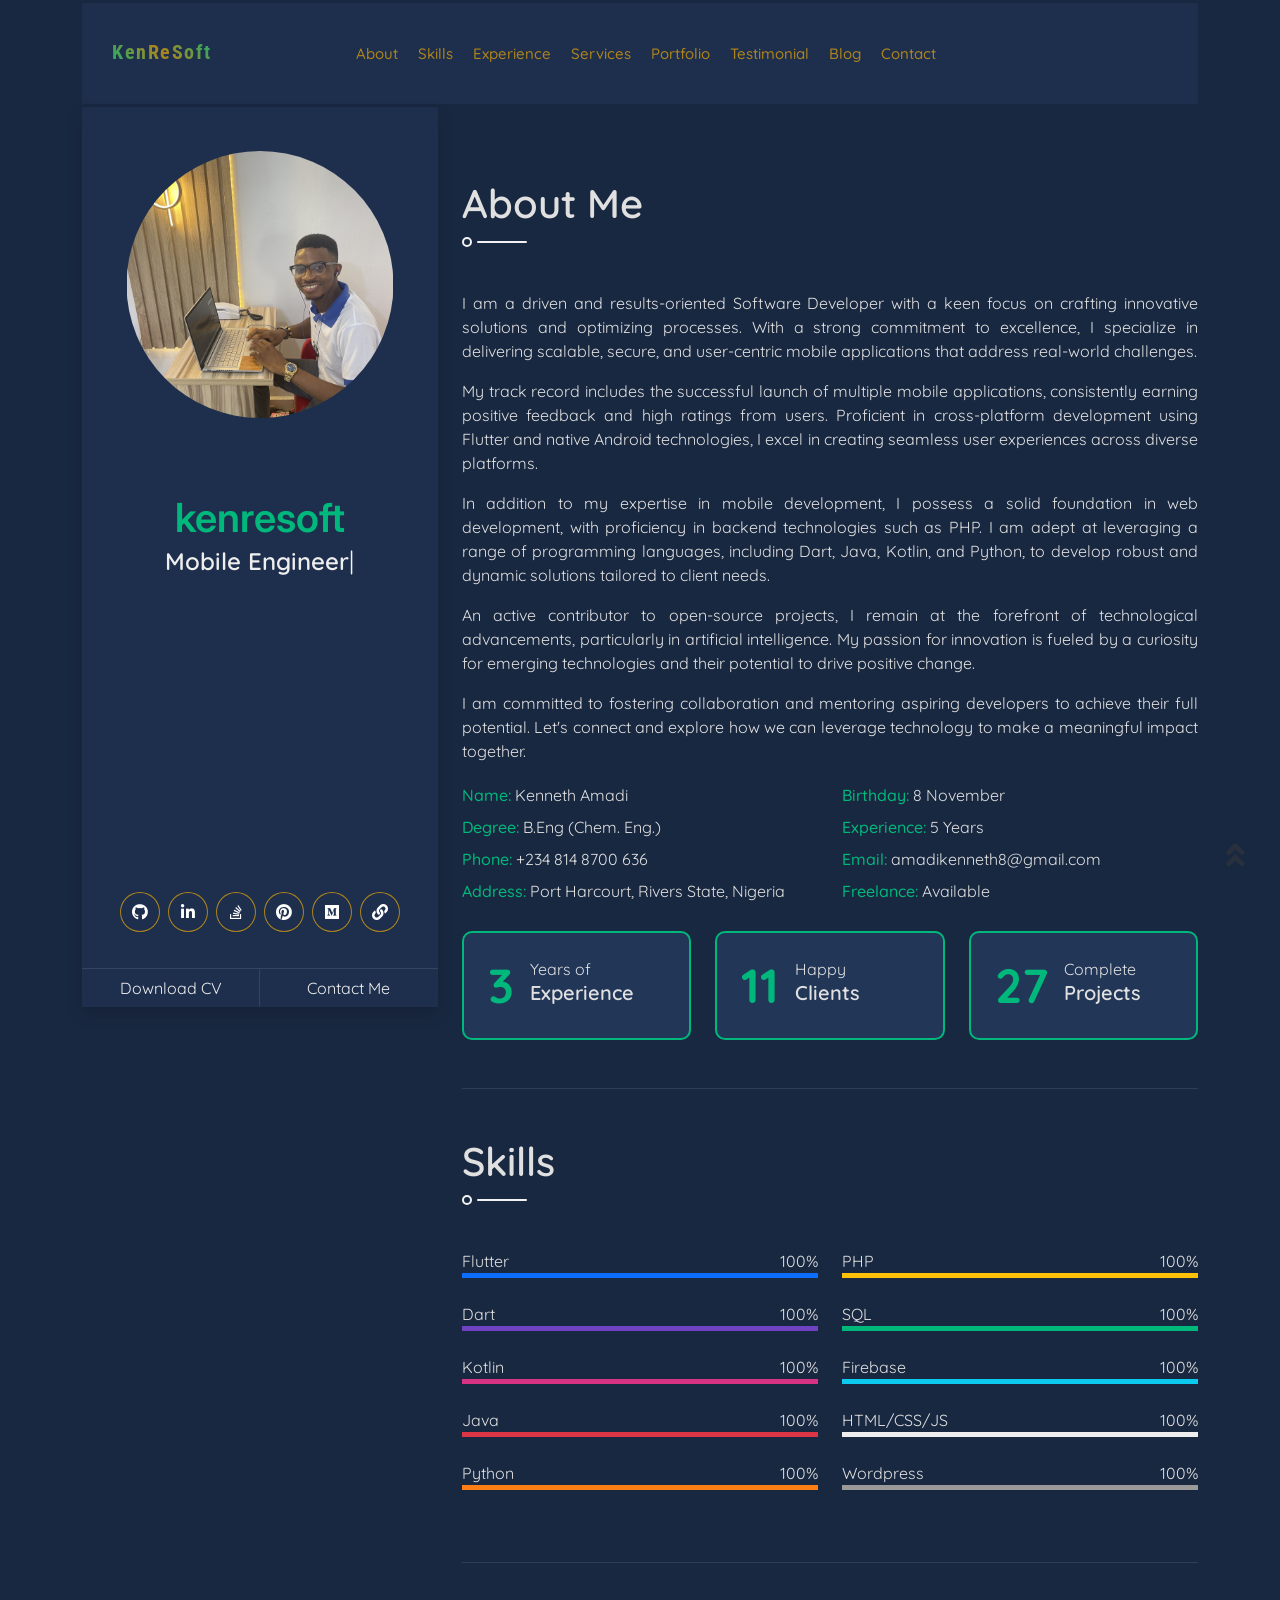
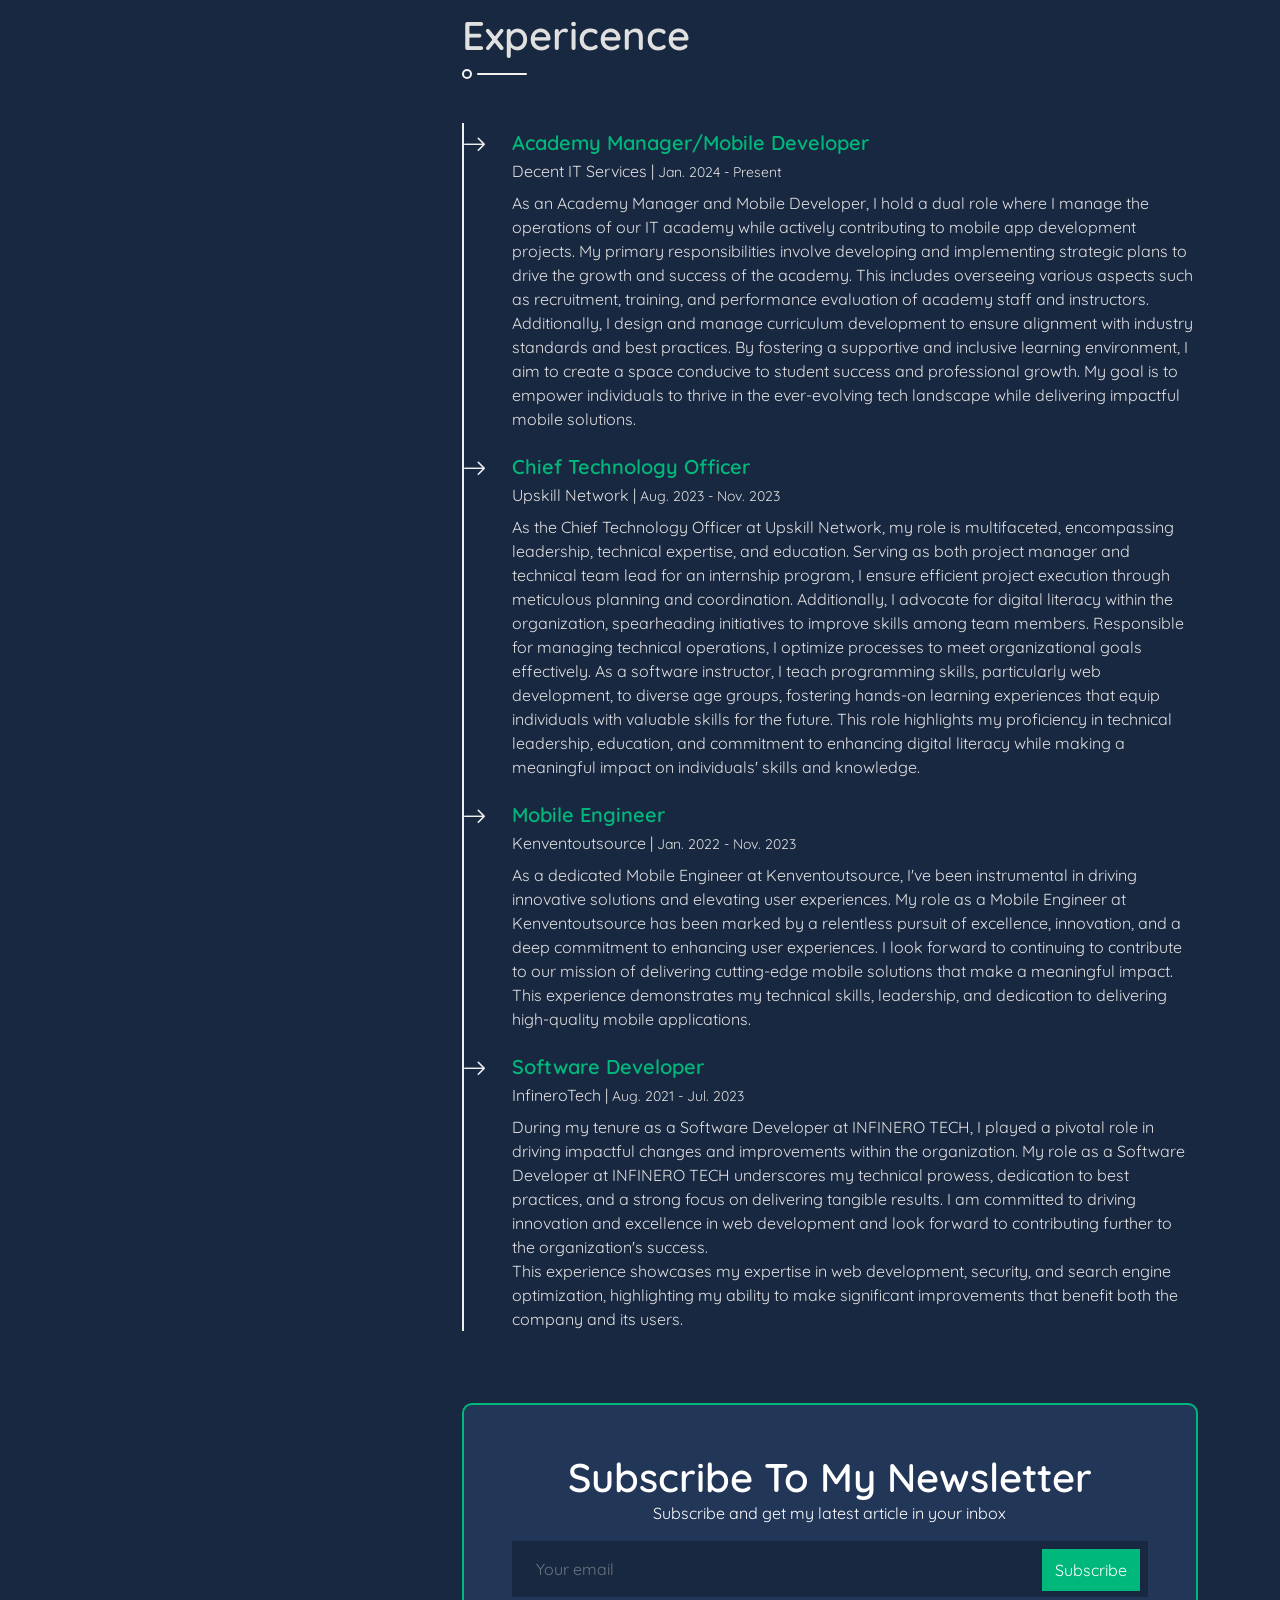
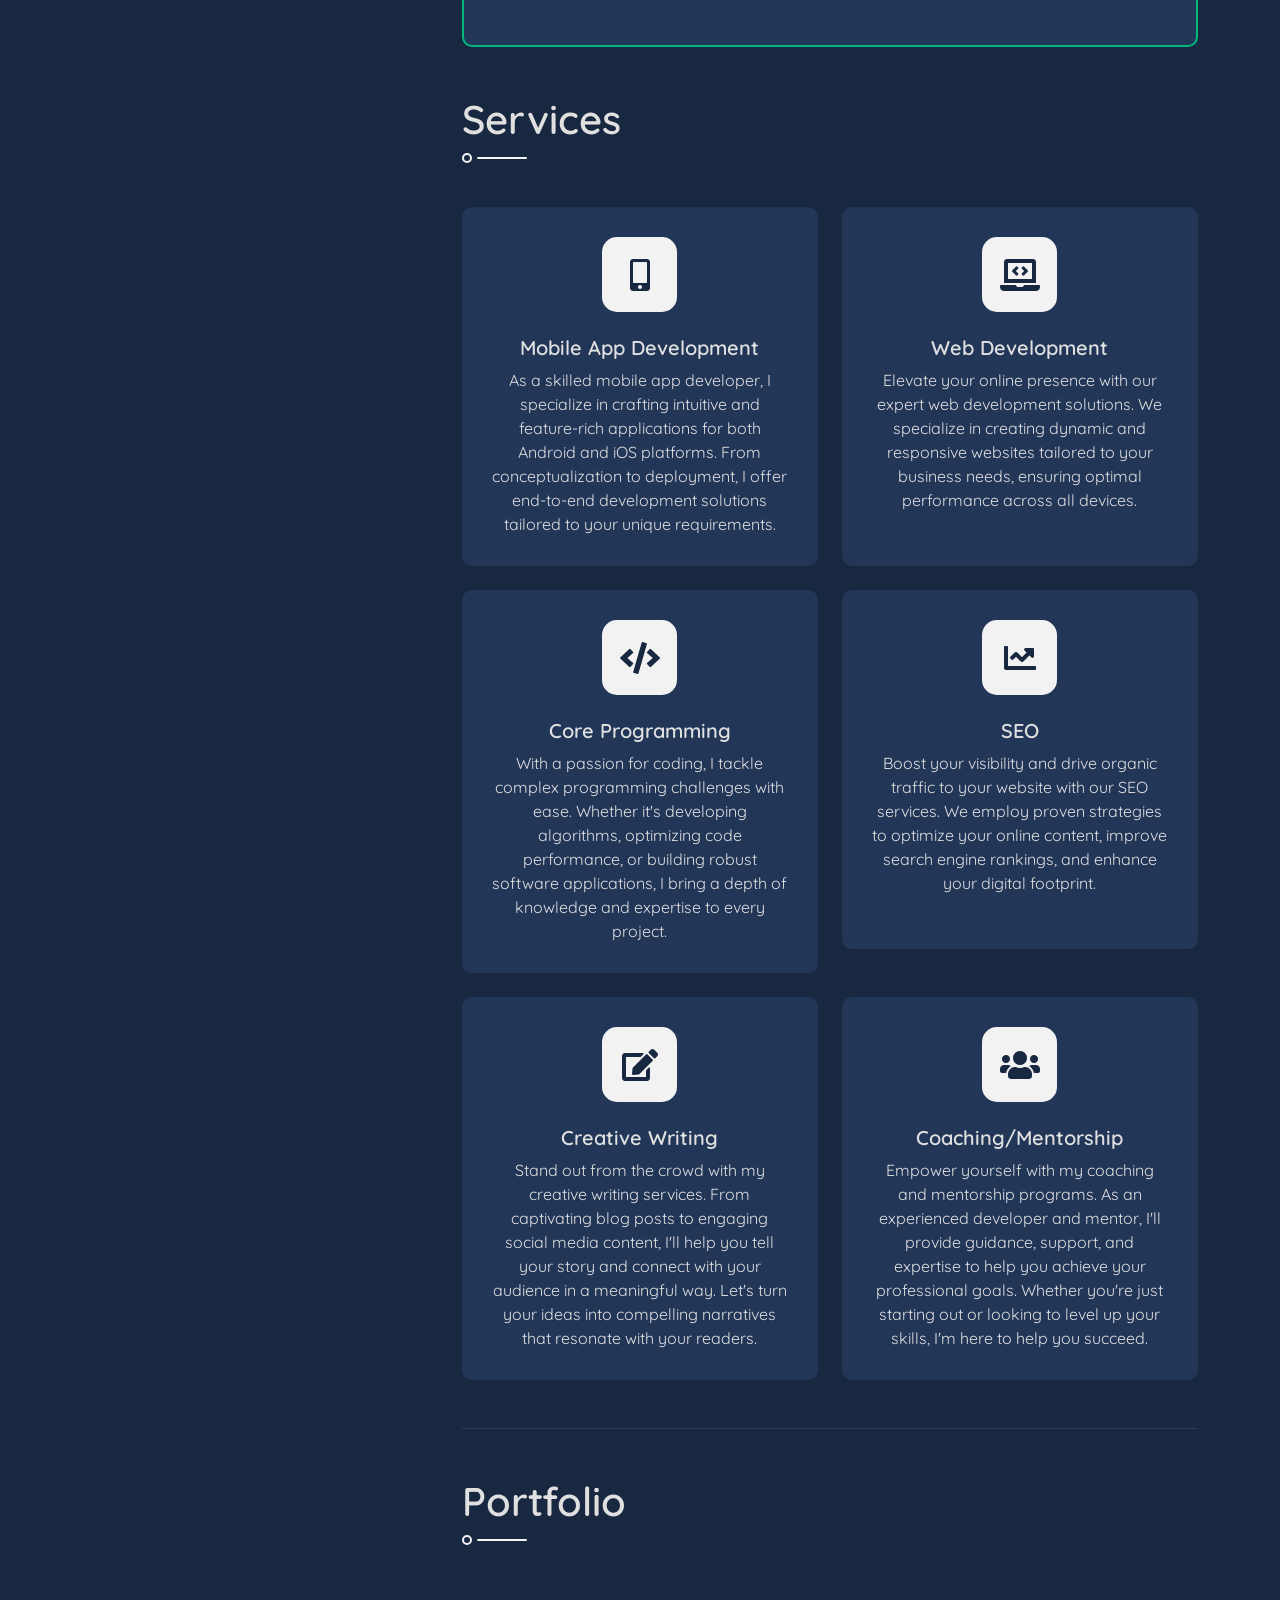
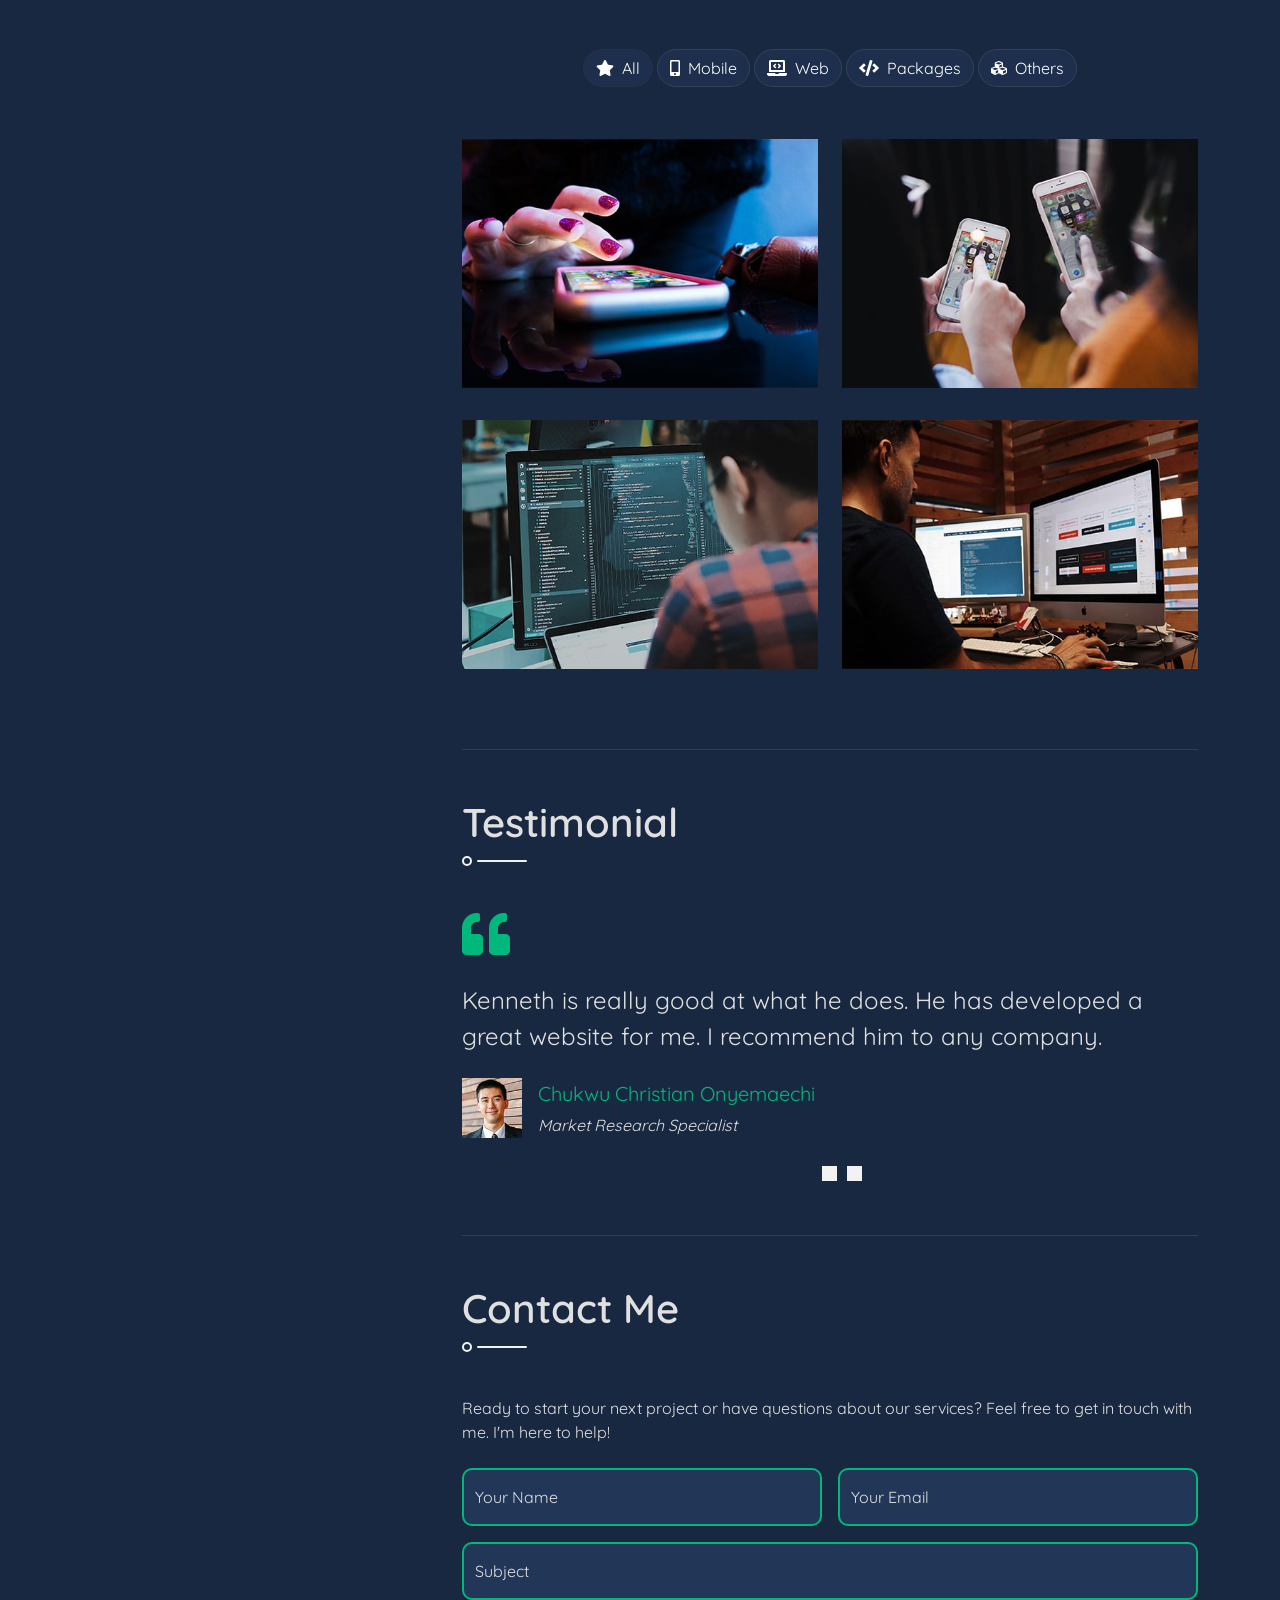
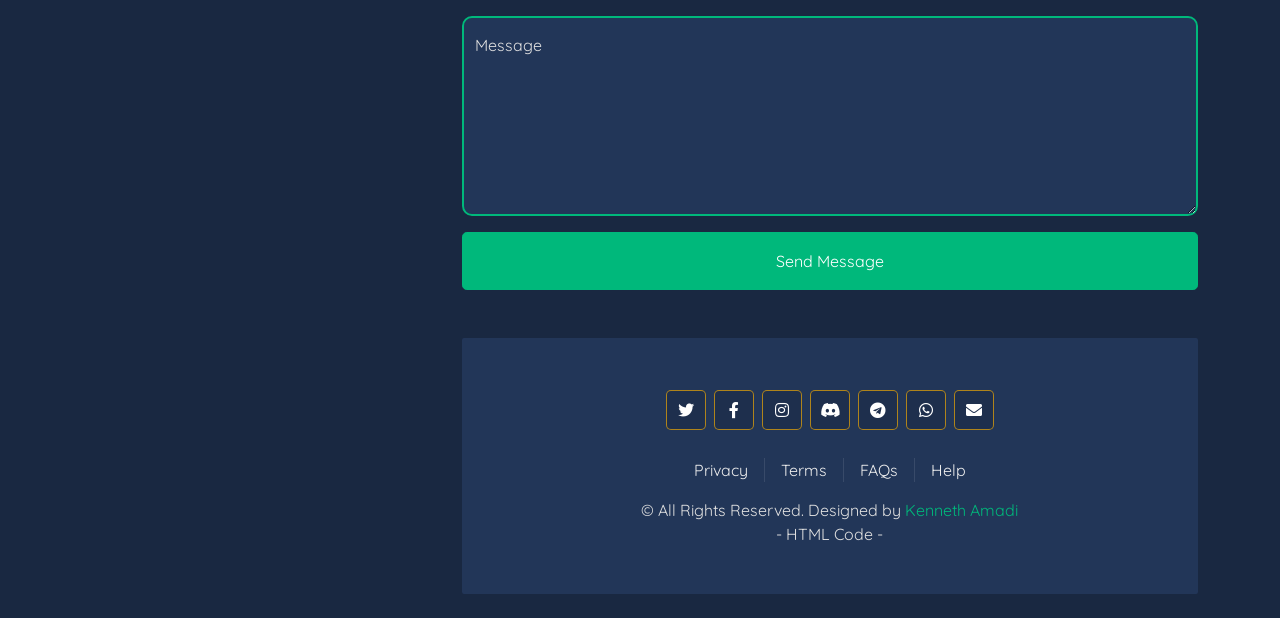
==== index.html @ 163d8c82 "Fixed broken social links. Modified brand design. Modified GTestimonials." ====
<!DOCTYPE html>
<html lang="en">

<head>
    <meta charset="utf-8">
    <title>Kenresoft's Portfolio: Building Digital Solutions with Passion</title>
    <meta content="width=device-width, initial-scale=1.0" name="viewport">
    <meta name="keywords" content="Software Development, Mobile App Development, Web Development, 
        Flutter, Android, iOS, User Experience (UX), User Interface (UI), Responsive Design, 
        Code Quality, Innovation, Passionate Developer, Kenresoft, Digital Solutions, Technology">

    <meta content="Explore Kenresoft's digital realm, where passion meets innovation. 
        As a skilled software developer specializing in mobile and web development, 
        Kenresoft is dedicated to elevating user experiences through meticulously crafted code. 
        Discover a portfolio showcasing impactful projects, built with a focus on quality, creativity, 
        and user-centric design. Join the Kenresoft community and embark on a journey of digital transformation."
        name="description">

    <!-- Favicon -->
    <link href="img/favicon.ico" rel="icon">

    <!-- Google Web Fonts -->
    <link rel="preconnect" href="https://fonts.googleapis.com">
    <link rel="preconnect" href="https://fonts.gstatic.com" crossorigin>
    <link href="https://fonts.googleapis.com/css2?family=Lato:wght@400;700&display=swap" rel="stylesheet">
    <link href="https://fonts.googleapis.com/css2?family=Roboto+Condensed&display=swap" rel="stylesheet">
    <link href="https://fonts.googleapis.com/css2?family=Poppins&display=swap" rel="stylesheet">
    <link href="https://fonts.googleapis.com/css2?family=Quicksand&display=swap" rel="stylesheet">
    <link href="https://fonts.googleapis.com/css2?family=Inter&display=swap" rel="stylesheet">

    <!-- Icon Font Stylesheet -->
    <link href="https://cdnjs.cloudflare.com/ajax/libs/font-awesome/5.10.0/css/all.min.css" rel="stylesheet">
    <link href="https://cdn.jsdelivr.net/npm/bootstrap-icons@1.4.1/font/bootstrap-icons.css" rel="stylesheet">

    <!-- Libraries Stylesheet -->
    <link href="lib/owlcarousel/assets/owl.carousel.min.css" rel="stylesheet">
    <link href="lib/lightbox/css/lightbox.min.css" rel="stylesheet">
    <link href="lib/animate/animate.min.css" rel="stylesheet">

    <!-- Customized Bootstrap Stylesheet -->
    <link href="css/bootstrap.min.css" rel="stylesheet">

    <!-- Template Stylesheet -->
    <link href="css/style.css" rel="stylesheet">
</head>

<body data-spy="scroll" data-target=".navbar" data-offset="51">


    <!-- Spinner Start -->
    <div id="spinner"
        class="show bg-white position-fixed translate-middle w-100 vh-100 top-50 start-50 d-flex align-items-center justify-content-center">
        <div class="spinner-border text-primary" style="width: 3rem; height: 3rem;" role="status">
            <span class="sr-only">Loading...</span>
        </div>
    </div>
    <!-- Spinner End -->

    <div class="container">
        <div class="row g-4">
            <div>
                <!-- Nav Bar Start -->
                <div class="navbar navbar-expand-lg bg-light navbar-dark overflow-hidden">
                    <div class="container-fluid" style="display: flex;">
                        <div>
                            <a href="index.html" class="navbar-brand brand gradient-text">KenReSoft</a>
                        </div>
                        <button type="button" class="navbar-toggler" data-toggle="collapse"
                            data-target="#navbarCollapse">
                            <span class="navbar-toggler-icon"></span>
                        </button>

                        <div class="collapse navbar-collapse justify-content-between" id="navbarCollapse">
                            <div class="navbar-nav ml-auto">
                                <!-- <a href="#home" class="nav-item nav-link active">Home</a> -->
                                <a href="#about" class="nav-item nav-link">About</a>
                                <a href="#skills" class="nav-item nav-link">Skills</a>
                                <a href="#experience" class="nav-item nav-link">Experience</a>
                                <a href="#services" class="nav-item nav-link">Services</a>
                                <a href="#portfolio" class="nav-item nav-link">Portfolio</a>
                                <a href="#testimonial" class="nav-item nav-link">Testimonial</a>
                                <a href="#blog" class="nav-item nav-link">Blog</a>
                                <a href="#contact" class="nav-item nav-link">Contact</a>
                            </div>
                        </div>
                    </div>
                </div>
                <!-- Nav Bar End -->
            </div>

            <div class="col-lg-4 sticky-lg-top vh-100 mt-0">

                <div class="d-flex flex-column h-100 text-center light-box overflow-hidden shadow brd">
                    <div>
                        <img class="w-75 img-fluid mb-4" src="img/profile.jpg" alt="Circular Image"
                            style="clip-path: circle();">
                    </div>
                    <!-- <img class="w-75 img-fluid mb-4" src="img/profile.jpg" alt="Circular Image" style="clip-path: circle();"> -->
                    <h1 class="text-primary mt-2 owner">kenresoft</h1>
                    <div class="mb-4" style="height: 22px;">
                        <h4 class="typed-text-output d-inline-block text-light"></h4>
                        <div class="typed-text d-none ">Mobile Engineer, Flutter Developer, Android Developer, Web
                            Developer, Content Writer, Data Analyst</div>
                    </div>
                    <div class="d-flex justify-content-center mt-auto mb-3">
                        <a class="btn btn-secondary btn-square mx-1" aria-label="GitHub Profile"
                            href="https://github.com/kenresoft"><i class="fab fa-github"></i></a>
                        <a class="btn btn-secondary btn-square mx-1" aria-label="LinkedIn Profile"
                            href="https://linkedin.com/in/kenresoft"><i class="fab fa-linkedin-in"></i></a>
                        <a class="btn btn-secondary btn-square mx-1" aria-label="Stack Overflow Profile"
                            href="https://stackoverflow.com/kenresoft"><i class="fab fa-stack-overflow"></i></a>
                        <a class="btn btn-secondary btn-square mx-1" aria-label="Pinterest Handle"
                            href="https://pinterest.com/kenresoft"><i class="fab fa-pinterest"></i></a>
                        <a class="btn btn-secondary btn-square mx-1" aria-label="Medium Blog"
                            href="https://medium.com/kenresoft"><i class="fab fa-medium"></i></a>
                        <a class="btn btn-secondary btn-square mx-1" aria-label="Hashnode Blog"
                            href="https://hashnode.com/kenresoft"><i class="fas fa-link"></i></a>
                    </div>
                    <div class="d-flex align-items-end justify-content-between border-top">
                        <a href="" class="btn w-50 border-end">Download CV</a>
                        <a href="#contact" class="btn w-50 btn-scroll">Contact Me</a>
                    </div>
                </div>
            </div>
            <div class="col-lg-8">
                <!-- About Start -->
                <section class="py-5 border-bottom wow fadeInUp" data-wow-delay="0.1s" id="about">
                    <h1 class="title pb-3 mb-5">About Me</h1>
                    <p class="mb-3 text-justify">I am a driven and results-oriented Software Developer with a keen focus
                        on crafting
                        innovative solutions and optimizing processes. With a strong commitment to excellence, I
                        specialize in delivering scalable, secure, and user-centric mobile applications that address
                        real-world challenges.</p>

                    <p class="mb-3 text-justify">My track record includes the successful launch of multiple mobile
                        applications,
                        consistently earning positive feedback and high ratings from users. Proficient in cross-platform
                        development using Flutter and native Android technologies, I excel in creating seamless user
                        experiences across diverse platforms.

                    </p>
                    <p class="mb-3 text-justify">In addition to my expertise in mobile development, I possess a solid
                        foundation in
                        web development, with proficiency in backend technologies such as PHP. I am adept at leveraging
                        a range of programming languages, including Dart, Java, Kotlin, and Python, to develop robust
                        and dynamic solutions tailored to client needs.

                    </p>
                    <p class="mb-3 text-justify">An active contributor to open-source projects, I remain at the
                        forefront of
                        technological advancements, particularly in artificial intelligence. My passion for innovation
                        is fueled by a curiosity for emerging technologies and their potential to drive positive change.
                    </p>

                    </p>
                    <p class="mb-3 text-justify">I am committed to fostering collaboration and mentoring aspiring
                        developers to
                        achieve their full potential. Let's connect and explore how we can leverage technology to make a
                        meaningful impact together.</p>
                    <div class="row mb-4">
                        <div class="col-sm-6 py-1">
                            <span class="fw-medium text-primary">Name:</span> Kenneth Amadi
                        </div>
                        <div class="col-sm-6 py-1">
                            <span class="fw-medium text-primary">Birthday:</span> 8 November
                        </div>
                        <div class="col-sm-6 py-1">
                            <span class="fw-medium text-primary">Degree:</span> B.Eng (Chem. Eng.)
                        </div>
                        <div class="col-sm-6 py-1">
                            <span class="fw-medium text-primary">Experience:</span> 5 Years
                        </div>
                        <div class="col-sm-6 py-1">
                            <span class="fw-medium text-primary">Phone:</span> +234 814 8700 636
                        </div>
                        <div class="col-sm-6 py-1">
                            <span class="fw-medium text-primary">Email:</span> amadikenneth8@gmail.com
                        </div>
                        <div class="col-sm-6 py-1">
                            <span class="fw-medium text-primary">Address:</span> Port Harcourt, Rivers State, Nigeria
                        </div>
                        <div class="col-sm-6 py-1">
                            <span class="fw-medium text-primary">Freelance:</span> Available
                        </div>
                    </div>
                    <div class="row g-4">
                        <div class="col-md-4 col-lg-6 col-xl-4">
                            <div class="d-flex bg-secondary p-4">
                                <h1 class="fl*x-shrink-0 display-5 text-primary mb-0" data-toggle="counter-up">6</h1>
                                <div class="ps-3">
                                    <p class="mb-0">Years of</p>
                                    <h5 class="mb-0">Experience</h5>
                                </div>
                            </div>
                        </div>
                        <div class="col-md-4 col-lg-6 col-xl-4">
                            <div class="d-flex bg-secondary p-4">
                                <h1 class="flex-shrink-0 display-5 text-primary mb-0" data-toggle="counter-up">20</h1>
                                <div class="ps-3">
                                    <p class="mb-0">Happy</p>
                                    <h5 class="mb-0">Clients</h5>
                                </div>
                            </div>
                        </div>
                        <div class="col-md-4 col-lg-6 col-xl-4">
                            <div class="d-flex bg-secondary p-4">
                                <h1 class="flex-shrink-0 display-5 text-primary mb-0" data-toggle="counter-up">50</h1>
                                <div class="ps-3">
                                    <p class="mb-0">Complete</p>
                                    <h5 class="mb-0">Projects</h5>
                                </div>
                            </div>
                        </div>
                    </div>
                </section>
                <!-- About End -->

                <!-- Skills Start -->
                <section class="py-5 border-bottom wow fadeInUp" data-wow-delay="0.1s" id="skills">
                    <h1 class="title pb-3 mb-5">Skills</h1>
                    <div class="row">
                        <div class="col-sm-6">
                            <div class="skill mb-4">
                                <div class="d-flex justify-content-between">
                                    <p class="mb-0">Flutter</p>
                                    <p class="mb-0">100%</p>
                                </div>
                                <div class="progress">
                                    <div class="progress-bar blue" role="progressbar" aria-valuenow="100"
                                        aria-valuemin="0" aria-valuemax="100"></div>
                                </div>
                            </div>
                            <div class="skill mb-4">
                                <div class="d-flex justify-content-between">
                                    <p class="mb-0">Dart</p>
                                    <p class="mb-0">100%</p>
                                </div>
                                <div class="progress">
                                    <div class="progress-bar purple" role="progressbar" aria-valuenow="100"
                                        aria-valuemin="0" aria-valuemax="100"></div>
                                </div>
                            </div>
                            <div class="skill mb-4">
                                <div class="d-flex justify-content-between">
                                    <p class="mb-0">Kotlin</p>
                                    <p class="mb-0">100%</p>
                                </div>
                                <div class="progress">
                                    <div class="progress-bar pink" role="progressbar" aria-valuenow="100"
                                        aria-valuemin="0" aria-valuemax="100"></div>
                                </div>
                            </div>
                            <div class="skill mb-4">
                                <div class="d-flex justify-content-between">
                                    <p class="mb-0">Java</p>
                                    <p class="mb-0">100%</p>
                                </div>
                                <div class="progress">
                                    <div class="progress-bar red" role="progressbar" aria-valuenow="100"
                                        aria-valuemin="0" aria-valuemax="100"></div>
                                </div>
                            </div>
                            <div class="skill mb-4">
                                <div class="d-flex justify-content-between">
                                    <p class="mb-0">Python</p>
                                    <p class="mb-0">100%</p>
                                </div>
                                <div class="progress">
                                    <div class="progress-bar orange" role="progressbar" aria-valuenow="100"
                                        aria-valuemin="0" aria-valuemax="100"></div>
                                </div>
                            </div>
                        </div>
                        <div class="col-sm-6">
                            <div class="skill mb-4">
                                <div class="d-flex justify-content-between">
                                    <p class="mb-0">PHP</p>
                                    <p class="mb-0">100%</p>
                                </div>
                                <div class="progress">
                                    <div class="progress-bar yellow" role="progressbar" aria-valuenow="100"
                                        aria-valuemin="0" aria-valuemax="100"></div>
                                </div>
                            </div>
                            <div class="skill mb-4">
                                <div class="d-flex justify-content-between">
                                    <p class="mb-0">SQL</p>
                                    <p class="mb-0">100%</p>
                                </div>
                                <div class="progress">
                                    <div class="progress-bar green" role="progressbar" aria-valuenow="100"
                                        aria-valuemin="0" aria-valuemax="100"></div>
                                </div>
                            </div>
                            <div class="skill mb-4">
                                <div class="d-flex justify-content-between">
                                    <p class="mb-0">Firebase</p>
                                    <p class="mb-0">100%</p>
                                </div>
                                <div class="progress">
                                    <div class="progress-bar cyan" role="progressbar" aria-valuenow="100"
                                        aria-valuemin="0" aria-valuemax="100"></div>
                                </div>
                            </div>
                            <div class="skill mb-4">
                                <div class="d-flex justify-content-between">
                                    <p class="mb-0">HTML/CSS/JS</p>
                                    <p class="mb-0">100%</p>
                                </div>
                                <div class="progress">
                                    <div class="progress-bar white" role="progressbar" aria-valuenow="100"
                                        aria-valuemin="0" aria-valuemax="100"></div>
                                </div>
                            </div>
                            <div class="skill mb-4">
                                <div class="d-flex justify-content-between">
                                    <p class="mb-0">Wordpress</p>
                                    <p class="mb-0">100%</p>
                                </div>
                                <div class="progress">
                                    <div class="progress-bar gray" role="progressbar" aria-valuenow="100"
                                        aria-valuemin="0" aria-valuemax="100"></div>
                                </div>
                            </div>
                        </div>
                    </div>
                </section>
                <!-- Skills End -->

                <!-- Expericence Start -->
                <section class="py-5 wow fadeInUp" data-wow-delay="0.1s" id="experience">
                    <h1 class="title pb-3 mb-5">Expericence</h1>
                    <div class="border-start border-2 border-light pt-2 ps-5">
                        <div class="position-relative mb-4">
                            <span class="bi bi-arrow-right fs-4 text-light position-absolute"
                                style="top: -5px; left: -50px;"></span>
                            <h5 class="mb-1">Academy Manager/Mobile Developer</h5>
                            <p class="mb-2">Decent IT Services | <small>Jan. 2024 - Present</small></p>
                            <p>
                                As an Academy Manager and Mobile Developer, I hold a dual role where I manage the
                                operations of our IT academy while actively contributing to mobile app development
                                projects. My primary responsibilities involve developing and implementing strategic
                                plans to drive the growth and success of the academy. This includes overseeing various
                                aspects such as recruitment, training, and performance evaluation of academy staff and
                                instructors. Additionally, I design and manage curriculum development to ensure
                                alignment with industry standards and best practices. By fostering a supportive and
                                inclusive learning environment, I aim to create a space conducive to student success and
                                professional growth. My goal is to empower individuals to thrive in the ever-evolving
                                tech landscape while delivering impactful mobile solutions.</p>
                        </div>
                        <div class="position-relative mb-4">
                            <span class="bi bi-arrow-right fs-4 text-light position-absolute"
                                style="top: -5px; left: -50px;"></span>
                            <h5 class="mb-1">Chief Technology Officer</h5>
                            <p class="mb-2">Upskill Network | <small> Aug. 2023 - Nov. 2023</small></p>
                            <p>As the Chief Technology Officer at Upskill Network, my role is multifaceted, encompassing
                                leadership, technical expertise, and education. Serving as both project manager and
                                technical team lead for an internship program, I ensure efficient project execution
                                through meticulous planning and coordination. Additionally, I advocate for digital
                                literacy within the organization, spearheading initiatives to improve skills among team
                                members. Responsible for managing technical operations, I optimize processes to meet
                                organizational goals effectively. As a software instructor, I teach programming skills,
                                particularly web development, to diverse age groups, fostering hands-on learning
                                experiences that equip individuals with valuable skills for the future. This role
                                highlights my proficiency in technical leadership, education, and commitment to
                                enhancing digital literacy while making a meaningful impact on individuals' skills and
                                knowledge.</p>
                        </div>
                        <div class="position-relative mb-4">
                            <span class="bi bi-arrow-right fs-4 text-light position-absolute"
                                style="top: -5px; left: -50px;"></span>
                            <h5 class="mb-1">Mobile Engineer</h5>
                            <p class="mb-2">Kenventoutsource | <small>Jan. 2022 - Nov. 2023</small></p>
                            <p>As a dedicated Mobile Engineer at Kenventoutsource, I've been instrumental in driving
                                innovative solutions and elevating user experiences. My role as a Mobile Engineer at
                                Kenventoutsource has been marked by a relentless pursuit of excellence, innovation, and
                                a deep commitment to enhancing user experiences. I look forward to continuing to
                                contribute to our mission of delivering cutting-edge mobile solutions that make a
                                meaningful impact. <br />
                                This experience demonstrates my technical skills, leadership, and dedication to
                                delivering high-quality mobile applications.</p>
                        </div>
                        <div class="position-relative mb-4">
                            <span class="bi bi-arrow-right fs-4 text-light position-absolute"
                                style="top: -5px; left: -50px;"></span>
                            <h5 class="mb-1">Software Developer</h5>
                            <p class="mb-2">InfineroTech | <small>Aug. 2021 - Jul. 2023</small></p>
                            <p>During my tenure as a Software Developer at INFINERO TECH, I played a pivotal role in
                                driving impactful changes and improvements within the organization. My role as a
                                Software Developer at INFINERO TECH underscores my technical prowess, dedication to best
                                practices, and a strong focus on delivering tangible results. I am committed to driving
                                innovation and excellence in web development and look forward to contributing further to
                                the organization's success. <br />
                                This experience showcases my expertise in web development, security, and search engine
                                optimization, highlighting my ability to make significant improvements that benefit both
                                the company and its users.</p>
                        </div>
                    </div>
                </section>
                <!-- Expericence End -->

                <!-- Subscribe Start -->
                <section class="wow fadeInUp" data-wow-delay="0.1s">
                    <div class="bg-secondary text-center p-5">
                        <h1 class="text-white font-weight-bold">Subscribe To My Newsletter</h1>
                        <p class="text-white mb-3">Subscribe and get my latest article in your inbox</p>
                        <div class="position-relative w-100">
                            <input class="form-control bg-dark border-0 w-100 py-3 ps-4 pe-5" type="text"
                                placeholder="Your email">
                            <button type="button"
                                class="btn btn-primary py-2 position-absolute top-0 end-0 mt-2 me-2">Subscribe</button>
                        </div>
                    </div>
                </section>
                <!-- Subscribe End -->

                <!-- Services Start -->
                <section class="py-5 border-bottom wow fadeInUp" data-wow-delay="0.1s" id="services">
                    <h1 class="title pb-3 mb-5">Services</h1>
                    <div class="row g-4">
                        <div class="col-md-6">
                            <div class="service-item">
                                <i class="fas fa-2x fa-mobile-alt mx-auto mb-4"></i>
                                <h5 class="mb-2">Mobile App Development</h5>
                                <p class="mb-0">As a skilled mobile app developer, I specialize in crafting intuitive
                                    and feature-rich applications for both Android and iOS platforms. From
                                    conceptualization to deployment, I offer end-to-end development solutions tailored
                                    to your unique requirements.</p>
                            </div>
                        </div>
                        <div class="col-md-6">
                            <div class="service-item">
                                <i class="fas fa-2x fa-laptop-code mx-auto mb-4"></i>
                                <h5 class="mb-2">Web Development</h5>
                                <p class="mb-0">Elevate your online presence with our expert web development solutions.
                                    We specialize in creating dynamic and responsive websites tailored to your business
                                    needs, ensuring optimal performance across all devices.</p><br />
                            </div>
                        </div>
                        <div class="col-md-6">
                            <div class="service-item">
                                <i class="fas fa-2x fa-code mx-auto mb-4"></i>
                                <h5 class="mb-2">Core Programming</h5>
                                <p class="mb-0">With a passion for coding, I tackle complex programming challenges with
                                    ease. Whether it's developing algorithms, optimizing code performance, or building
                                    robust software applications, I bring a depth of knowledge and expertise to every
                                    project.</p>
                            </div>
                        </div>
                        <div class="col-md-6">
                            <div class="service-item">
                                <i class="fas fa-2x fa-chart-line mx-auto mb-4"></i>
                                <h5 class="mb-2">SEO</h5>
                                <p class="mb-0">Boost your visibility and drive organic traffic to your website with our
                                    SEO services. We employ proven strategies to optimize your online content, improve
                                    search engine rankings, and enhance your digital footprint.</p><br />
                            </div>
                        </div>
                        <div class="col-md-6">
                            <div class="service-item">
                                <i class="fas fa-2x fa-edit mx-auto mb-4"></i>
                                <h5 class="mb-2">Creative Writing</h5>
                                <p class="mb-0">Stand out from the crowd with my creative writing services. From
                                    captivating blog posts to engaging social media content, I'll help you tell your
                                    story and connect with your audience in a meaningful way. Let's turn your ideas into
                                    compelling narratives that resonate with your readers.</p>
                            </div>
                        </div>
                        <div class="col-md-6">
                            <div class="service-item">
                                <i class="fas fa-2x fa-users mx-auto mb-4"></i>
                                <h5 class="mb-2">Coaching/Mentorship</h5>
                                <p class="mb-0">Empower yourself with my coaching and mentorship programs. As an
                                    experienced developer and mentor, I'll provide guidance, support, and expertise to
                                    help you achieve your professional goals. Whether you're just starting out or
                                    looking to level up your skills, I'm here to help you succeed.</p>
                            </div>
                        </div>
                    </div>
                </section>
                <!-- Services End -->

                <!-- Portfolio Start -->
                <section class="py-5 border-bottom wow fadeInUp" data-wow-delay="0.1s" id="portfolio">
                    <h1 class="title pb-3 mb-5">Portfolio</h1>
                    <div class="row">
                        <div class="col-12">
                            <div class="row">
                                <div class="col-12 text-center mb-2">
                                    <ul class="list-inline mb-4" id="portfolio-flters">
                                        <li class="btn btn-secondary active" data-filter="*"><i
                                                class="fa fa-star me-2"></i>All</li>
                                        <li class="btn btn-secondary" data-filter=".first"><i
                                                class="fa fa-mobile-alt me-2"></i>Mobile</li>
                                        <li class="btn btn-secondary" data-filter=".second"><i
                                                class="fa fa-laptop-code me-2"></i>Web</li>
                                        <li class="btn btn-secondary" data-filter=".second"><i
                                                class="fa fa-code me-2"></i>Packages</li>
                                        <li class="btn btn-secondary" data-filter=".second"><i
                                                class="fa fa-cubes me-2"></i>Others</li>
                                    </ul>
                                </div>
                            </div>
                            <div class="row portfolio-container">
                                <div class="col-md-6 mb-4 portfolio-item first">
                                    <div class="position-relative overflow-hidden mb-2">
                                        <img class="img-fluid w-100" src="img/portfolio-1.jpg" alt="">
                                        <div class="portfolio-btn d-flex align-items-center justify-content-center">
                                            <a href="img/portfolio-1.jpg" data-lightbox="portfolio">
                                                <i class="bi bi-plus text-light"></i>
                                            </a>
                                        </div>
                                    </div>
                                </div>
                                <div class="col-md-6 mb-4 portfolio-item second">
                                    <div class="position-relative overflow-hidden mb-2">
                                        <img class="img-fluid w-100" src="img/portfolio-2.jpg" alt="">
                                        <div class="portfolio-btn d-flex align-items-center justify-content-center">
                                            <a href="img/portfolio-2.jpg" data-lightbox="portfolio">
                                                <i class="bi bi-plus text-light"></i>
                                            </a>
                                        </div>
                                    </div>
                                </div>
                                <div class="col-md-6 mb-4 portfolio-item first">
                                    <div class="position-relative overflow-hidden mb-2">
                                        <img class="img-fluid w-100" src="img/portfolio-3.jpg" alt="">
                                        <div class="portfolio-btn d-flex align-items-center justify-content-center">
                                            <a href="img/portfolio-3.jpg" data-lightbox="portfolio">
                                                <i class="bi bi-plus text-light"></i>
                                            </a>
                                        </div>
                                    </div>
                                </div>
                                <div class="col-md-6 mb-4 portfolio-item second">
                                    <div class="position-relative overflow-hidden mb-2">
                                        <img class="img-fluid w-100" src="img/portfolio-4.jpg" alt="">
                                        <div class="portfolio-btn d-flex align-items-center justify-content-center">
                                            <a href="img/portfolio-4.jpg" data-lightbox="portfolio">
                                                <i class="bi bi-plus text-light"></i>
                                            </a>
                                        </div>
                                    </div>
                                </div>
                            </div>
                        </div>
                    </div>
                </section>
                <!-- Portfolio End -->

                <!-- Testimonial Start -->
                <section class="py-5 border-bottom wow fadeInUp" data-wow-delay="0.1s" id="testimonial">
                    <h1 class="title pb-3 mb-5">Testimonial</h1>
                    <div class="owl-carousel testimonial-carousel">
                        <div class="text-left">
                            <i class="fa fa-3x fa-quote-left text-primary mb-4"></i>
                            <p class="fs-4 mb-4">Kenneth is really good at what he does. He has developed a great
                                website for me. I recommend him to any company.</p>
                            <div class="d-flex align-items-center">
                                <img class="img-fluid" src="img/testimonial-1.jpg" style="width: 60px; height: 60px;">
                                <div class="ps-3">
                                    <p class="text-primary fs-5 mb-1">Chukwu Christian Onyemaechi</p>
                                    <i>Market Research Specialist</i>
                                </div>
                            </div>
                        </div>
                        <div class="text-left">
                            <i class="fa fa-3x fa-quote-left text-primary mb-4"></i>
                            <p class="fs-4 mb-4">Work done great, easy to work with, understanding person. Would
                                recommend!</p>
                            <div class="d-flex align-items-center">
                                <img class="img-fluid" src="img/testimonial-2.jpg" style="width: 60px; height: 60px;">
                                <div class="ps-3">
                                    <p class="text-primary fs-5 mb-1">Georgi Jugashvilli</p>
                                    <i> - </i>
                                </div>
                            </div>
                        </div>
                        <div class="text-left">
                            <i class="fa fa-3x fa-quote-left text-primary mb-4"></i>
                            <p class="fs-4 mb-4">Kenneth is really good at what he does. He has developed a great
                                website for me. I recommend him to any company.</p>
                            <div class="d-flex align-items-center">
                                <img class="img-fluid" src="img/testimonial-3.jpg" style="width: 60px; height: 60px;">
                                <div class="ps-3">
                                    <p class="text-primary fs-5 mb-1">Chukwu Christian Onyemaechi</p>
                                    <i>Market Research Specialist</i>
                                </div>
                            </div>
                        </div>
                    </div>
                </section>
                <!-- Testimonial End -->

                <!-- Contact Start -->
                <section class="py-5 wow fadeInUp" data-wow-delay="0.1s" id="contact">
                    <h1 class="title pb-3 mb-5">Contact Me</h1>
                    <p class="mb-4">Ready to start your next project or have questions about our services? Feel free to
                        get in touch with me. I'm here to help!</p>
                    <form>
                        <div class="row g-3">
                            <div class="col-md-6">
                                <div class="form-floating">
                                    <input type="text" class="form-control border-0 bg-secondary" id="name"
                                        placeholder="Your Name">
                                    <label for="name">Your Name</label>
                                </div>
                            </div>
                            <div class="col-md-6">
                                <div class="form-floating">
                                    <input type="email" class="form-control border-0 bg-secondary" id="email"
                                        placeholder="Your Email">
                                    <label for="email">Your Email</label>
                                </div>
                            </div>
                            <div class="col-12">
                                <div class="form-floating">
                                    <input type="text" class="form-control border-0 bg-secondary" id="subject"
                                        placeholder="Subject">
                                    <label for="subject">Subject</label>
                                </div>
                            </div>
                            <div class="col-12">
                                <div class="form-floating">
                                    <textarea class="form-control border-0 bg-secondary"
                                        placeholder="Leave a message here" id="message"
                                        style="height: 200px"></textarea>
                                    <label for="message">Message</label>
                                </div>
                            </div>
                            <div class="col-12">
                                <button class="btn btn-primary w-100 py-3 rounded-3" type="submit">Send Message</button>
                            </div>
                        </div>
                    </form>
                </section>
                <!-- Contact End -->

                <!-- Footer Start -->
                <section class="wow fadeIn overflow-hidden light-box brd" data-wow-delay="0.1s">
                    <div class="bg-secondary light-box text-center p-5">
                        <div class="d-flex justify-content-center mb-4 flex-wrap">
                            <a class="btn btn-dark btn-square mx-1 my-1" href="https://x.com/kenresoft"><i
                                    class="fab fa-twitter"></i></a>
                            <a class="btn btn-dark btn-square mx-1 my-1" href="https://facebook.com/kenresoft"><i
                                    class="fab fa-facebook-f"></i></a>
                            <a class="btn btn-dark btn-square mx-1 my-1" href="https://instagram.com/kenresoft"><i
                                    class="fab fa-instagram"></i></a>
                            <a class="btn btn-dark btn-square mx-1 my-1" href="https://discord.com/@kenresoft"><i
                                    class="fab fa-discord"></i></a>
                            <a class="btn btn-dark btn-square mx-1 my-1" href="https://telegram.com/@kenresoft"><i
                                    class="fab fa-telegram"></i></a>
                            <a class="btn btn-dark btn-square mx-1 my-1" href="https://wa.me/2348148700636"><i
                                    class="fab fa-whatsapp"></i></a>
                            <a class="btn btn-dark btn-square mx-1 my-1" href="mailto:amadikenneth8@gmail.com"><i
                                    class="fas fa-envelope"></i></a>
                        </div>
                        <div class="d-flex justify-content-center flex-wrap mb-3">
                            <a class="text-light px-3 border-end" href="#">Privacy</a>
                            <a class="text-light px-3 border-end" href="#">Terms</a>
                            <a class="text-light px-3 border-end" href="#">FAQs</a>
                            <a class="text-light px-3" href="#">Help</a>
                        </div>

                        <p class="m-0">&copy; All Rights Reserved. Designed by <a
                                href="https://github.com/kenresoft">Kenneth Amadi</a>
                        </p>
                        <p>- HTML Code -</p>
                    </div>
                </section>
                <!-- Footer End -->
            </div>
        </div>
    </div>


    <!-- Back to Top -->
    <a href="#" class="back-to-top"><i class="fa fa-angle-double-up"></i></a>

    <!-- JavaScript Libraries -->
    <script src="https://code.jquery.com/jquery-3.4.1.min.js"></script>
    <script src="https://stackpath.bootstrapcdn.com/bootstrap/4.4.1/js/bootstrap.bundle.min.js"></script>
    <script src="lib/wow/wow.min.js"></script>
    <script src="lib/typed/typed.min.js"></script>
    <script src="lib/easing/easing.min.js"></script>
    <script src="lib/waypoints/waypoints.min.js"></script>
    <script src="lib/counterup/counterup.min.js"></script>
    <script src="lib/owlcarousel/owl.carousel.min.js"></script>
    <script src="lib/isotope/isotope.pkgd.min.js"></script>
    <script src="lib/lightbox/js/lightbox.min.js"></script>

    <!-- Contact Javascript File -->
    <script src="mail/jqBootstrapValidation.min.js"></script>
    <script src="mail/contact.js"></script>

    <!-- Template Javascript -->
    <script src="js/main.js"></script>
</body>

</html>
---- css/style.css ----
:root {
  --primary: #192841;
  --secondary: #223658;
  --tertiary: #273C56;
  --bright: #2B4254;
  --light: #F2F2F2;
  --dark: #192841;
  --background: #192841;
  --accent-1: #00B87B;
  --accent-2: #ffb300a4;
  --accent-3: #1E2F4D;
  --accent-4: #E0115F;
  --accent-5: #e0e0e0;
  --accent-6: #bdbdbd;
}


.cyan {
  background-color: #0dcaf0 !important
}

.blue {
  background-color: #0d6efd !important
}

.indigo {
  background-color: #6610f2 !important
}

.purple {
  background-color: #6f42c1 !important
}

.pink {
  background-color: #d63384 !important
}

.red {
  background-color: #dc3545 !important
}

.orange {
  background-color: #fd7e14 !important
}

.yellow {
  background-color: #ffc107 !important
}

.green {
  background-color: #00B87B !important
}

.teal {
  background-color: #20c997 !important
}

.gray {
  background-color: #999999 !important
}

.white {
  background-color: #eee;
}

.black {
  background-color: #333;
}

/* Reset some default browser styles */
body,
h1,
h2,
p {
  margin: 0;
  padding: 0;
}

body {
  background-color: var(--primary) !important;
  color: var(--accent-5) !important;
  min-height: 100vh !important;
  overflow-x: hidden !important;
  font-family: 'Quicksand', sans-serif;
  ;
}

.brand {
  font-family: 'Roboto condensed', sans-serif;
}

.owner {
  font-family: 'Inter', sans-serif;
}

.text-justify {
  text-align: justify;
}

.bg-secondary {
  background-color: var(--secondary) !important;
  border-radius: 10px !important;
  border: #00B87B 2px solid !important;
}

.bg-dark {
  background-color: var(--dark) !important;
}

.btn-dark {
  background-color: var(--accent-3) !important;
}

.btn-dark:hover,
.btn-dark:focus {
  background-color: var(--accent-2) !important;
}

.btn-secondary {
  background-color: var(--accent-3) !important;
  border-radius: 30px !important;
  position: relative;
  margin-top: 60px !important;
  margin-bottom: 20px !important;
}

/* Tooltip text */
.btn-secondary::after {
  content: attr(aria-label);
  position: absolute;
  top: -100%;
  left: 50%;
  transform: translateX(-50%);
  background-color: var(--secondary);
  color: var(--accent-6);
  padding: 5px 10px;
  border-radius: 5px;
  font-size: 14px;
  white-space: nowrap;
  visibility: hidden;
  opacity: 0;
  transition: opacity 0.3s ease, visibility 0.3s ease;
}

/* Show tooltip on hover */
.btn-secondary:hover::after {
  visibility: visible;
  opacity: 1;
}

.btn-secondary:hover,
.btn-secondary:focus {
  background-color: var(--accent-2) !important;
}

.text-primary {
  --content: kenresoft;
  color: var(--accent-1) !important;
}

.mb-1 {
  color: var(--accent-1) !important;
}

.btn-dark {
  border-radius: 5px !important;
}

.gradient-text {
  --content: Sample Text Content;
  font-size: 36px;
  font-weight: bold;
  background-image: linear-gradient(to right, var(--accent-1), var(--accent-2));
  -webkit-background-clip: text;
  /* For Safari */
  background-clip: text;
  color: transparent;
}

.light-box {
  background: var(--accent-3);
  border: none !important;
  border-radius: 2px !important;
}

.brd {
  border: none !important;
  border-radius: 2px !important;
}

#spinner {
  opacity: 0;
  visibility: hidden;
  transition: opacity .5s ease-out, visibility 0s linear .5s;
  z-index: 99999;
}

#spinner.show {
  transition: opacity .5s ease-out, visibility 0s linear 0s;
  visibility: visible;
  opacity: 1;
}

@media (max-width: 991.98px) {
  .sticky-lg-top.vh-100 {
    height: 100% !important;
  }
}

.fw-semi-bold {
  font-weight: 600;
}

.fw-medium {
  font-weight: 500;
}

.btn-square {
  width: 40px;
  height: 40px;
}

.btn-sm-square {
  width: 30px;
  height: 30px;
}

.btn-lg-square {
  width: 50px;
  height: 50px;
}

.btn-square,
.btn-sm-square,
.btn-lg-square {
  padding: 0;
  display: flex;
  align-items: center;
  justify-content: center;
  border: var(--accent-2) 1.5px solid;
}

.btn.btn-primary {
  color: #FFFFFF;
}

.typed-cursor {
  font-size: 25px;
  color: var(--light);
}

.back-to-top {
  position: fixed;
  display: none;
  width: 30px;
  height: 30px;
  text-align: center;
  line-height: 1;
  font-size: 30px;
  right: 30px;
  bottom: 30px;
  transition: background 0.5s;
  z-index: 11;
}

.back-to-top i {
  color: var(--accent-2);
}

.back-to-top i:hover {
  color: var(--accent-1);
}

.back-to-top {
  -webkit-animation: action 1s infinite alternate;
  animation: action 1s infinite alternate;
}

@-webkit-keyframes action {
  0% {
    transform: translateY(0);
  }

  100% {
    transform: translateY(-15px);
  }
}

@keyframes action {
  0% {
    transform: translateY(0);
  }

  100% {
    transform: translateY(-15px);
  }
}

.title {
  position: relative;
}

.title::before {
  position: absolute;
  content: "";
  width: 10px;
  height: 10px;
  bottom: -4px;
  left: 0;
  border: 2px solid var(--light);
  border-radius: 10px;
}

.title::after {
  position: absolute;
  content: "";
  width: 50px;
  height: 2px;
  bottom: 0;
  left: 15px;
  border-radius: 2px;
  background: var(--light);
}

.progress {
  height: 5px;
}

.progress .progress-bar {
  width: 0px;
  transition: 2s;
}

.service-item {
  padding: 30px;
  text-align: center;
  background: var(--secondary);
  border-radius: 10px;
}

.service-item i {
  width: 75px;
  height: 75px;
  display: flex;
  align-items: center;
  justify-content: center;
  background: var(--light);
  color: var(--primary);
  border-radius: 15px;
  transition: .5s;
}

.service-item:hover i {
  background-image: linear-gradient(to bottom, var(--primary), var(--tertiary), var(--accent-3));
  color: var(--light);
}

.portfolio-item .portfolio-btn {
  position: absolute;
  width: 0;
  height: 0;
  top: 50%;
  left: 50%;
  font-size: 90px;
  background: rgba(15, 15, 15, 0.9);
  opacity: 0;
  transition: .5s;
}

.portfolio-item:hover .portfolio-btn {
  opacity: 1;
  width: calc(100% - 60px);
  height: calc(100% - 60px);
  top: 30px;
  left: 30px;
}

.portfolio-item i {
  opacity: 0;
  transition: .3s;
  transition-delay: .3s;
}

.portfolio-item:hover i {
  opacity: 1;
}

.testimonial-carousel .owl-dots {
  margin-top: 25px;
  text-align: center;
}

.testimonial-carousel .owl-dot {
  display: inline-block;
  margin: 0 5px;
  width: 15px;
  height: 15px;
  background: var(--light);
}

.testimonial-carousel .owl-dot.active {
  background: var(--primary);
}

/*** NavBar ***/
.navbar {
  background: var(--accent-3) !important;
  border-top: 3px solid var(--dark);
  border-bottom: 3px solid var(--dark);
  border-radius: 4px;
  position: relative;
  transition: .5s;
  z-index: 999;
}

.navbar .navbar-brand {
  color: var(--light);
  margin: 0;
  font-size: 20px;
  line-height: 0px;
  font-weight: 900;
  letter-spacing: 1.5px;
  transition: .5s;
  background-color: var(--background);
  border-radius: 100px;
  padding: 6px;
}

.navbar .navbar-brand img {
  max-width: 100%;
  max-height: 40px;
}

.navbar .dropdown-menu {
  margin-top: 0;
  border: 0;
  border-radius: 0;
  background: #f8f9fa;
}

.navbar-dark .navbar-nav .nav-link,
.navbar-dark .navbar-nav .nav-link:focus {
  padding: 10px 10px 8px 10px;
  color: var(--accent-2);
  font-size: 15px;
  font-weight: 500;
  display: flex;
  flex-wrap: wrap;
}

.navbar-dark .navbar-nav .nav-link:hover,
.navbar-dark .navbar-nav .nav-link.active {
  color: var(--accent-1);
}

.navbar-toggler {
  border: 0.5px solid transparent;
  box-shadow: var(--dark) 0 0 0 0.09rem;
}

.navbar-toggler:focus {
  border: 1.5px solid transparent;
  box-shadow: var(--accent-2) 0 0 0 .05rem
}

@media (min-width: 992px) {

  /* Desktop */
  .navbar {
    position: relative;
    width: 100%;
    padding: 30px 0px;
    background: var(--accent-3) !important;
    /* border-bottom: 1px dashed rgba(256, 256, 256, .2); */
    z-index: 9;
  }

  .navbar .navbar-brand {
    margin-right: 10vw !important
  }
}

@media (max-width: 991.98px) {

  /* Mobile */
  .navbar {
    padding: 15px 0;
    margin: 0;
  }

  .navbar .navbar-nav {
    margin-top: 10px;
    padding-left: 20px;
    background: var(--primary);
    border-radius: 10px;
  }

  .navbar a.nav-link {
    padding: 5px;
  }

  .navbar .dropdown-menu {
    box-shadow: none;
  }
}

.gradient-text {
  font-weight: bold !important;
  background: linear-gradient(45deg, var(--accent-1), var(--accent-2), var(--accent-1)) !important;
  background-clip: text !important;
  -webkit-background-clip: text !important;
  color: transparent !important;
}
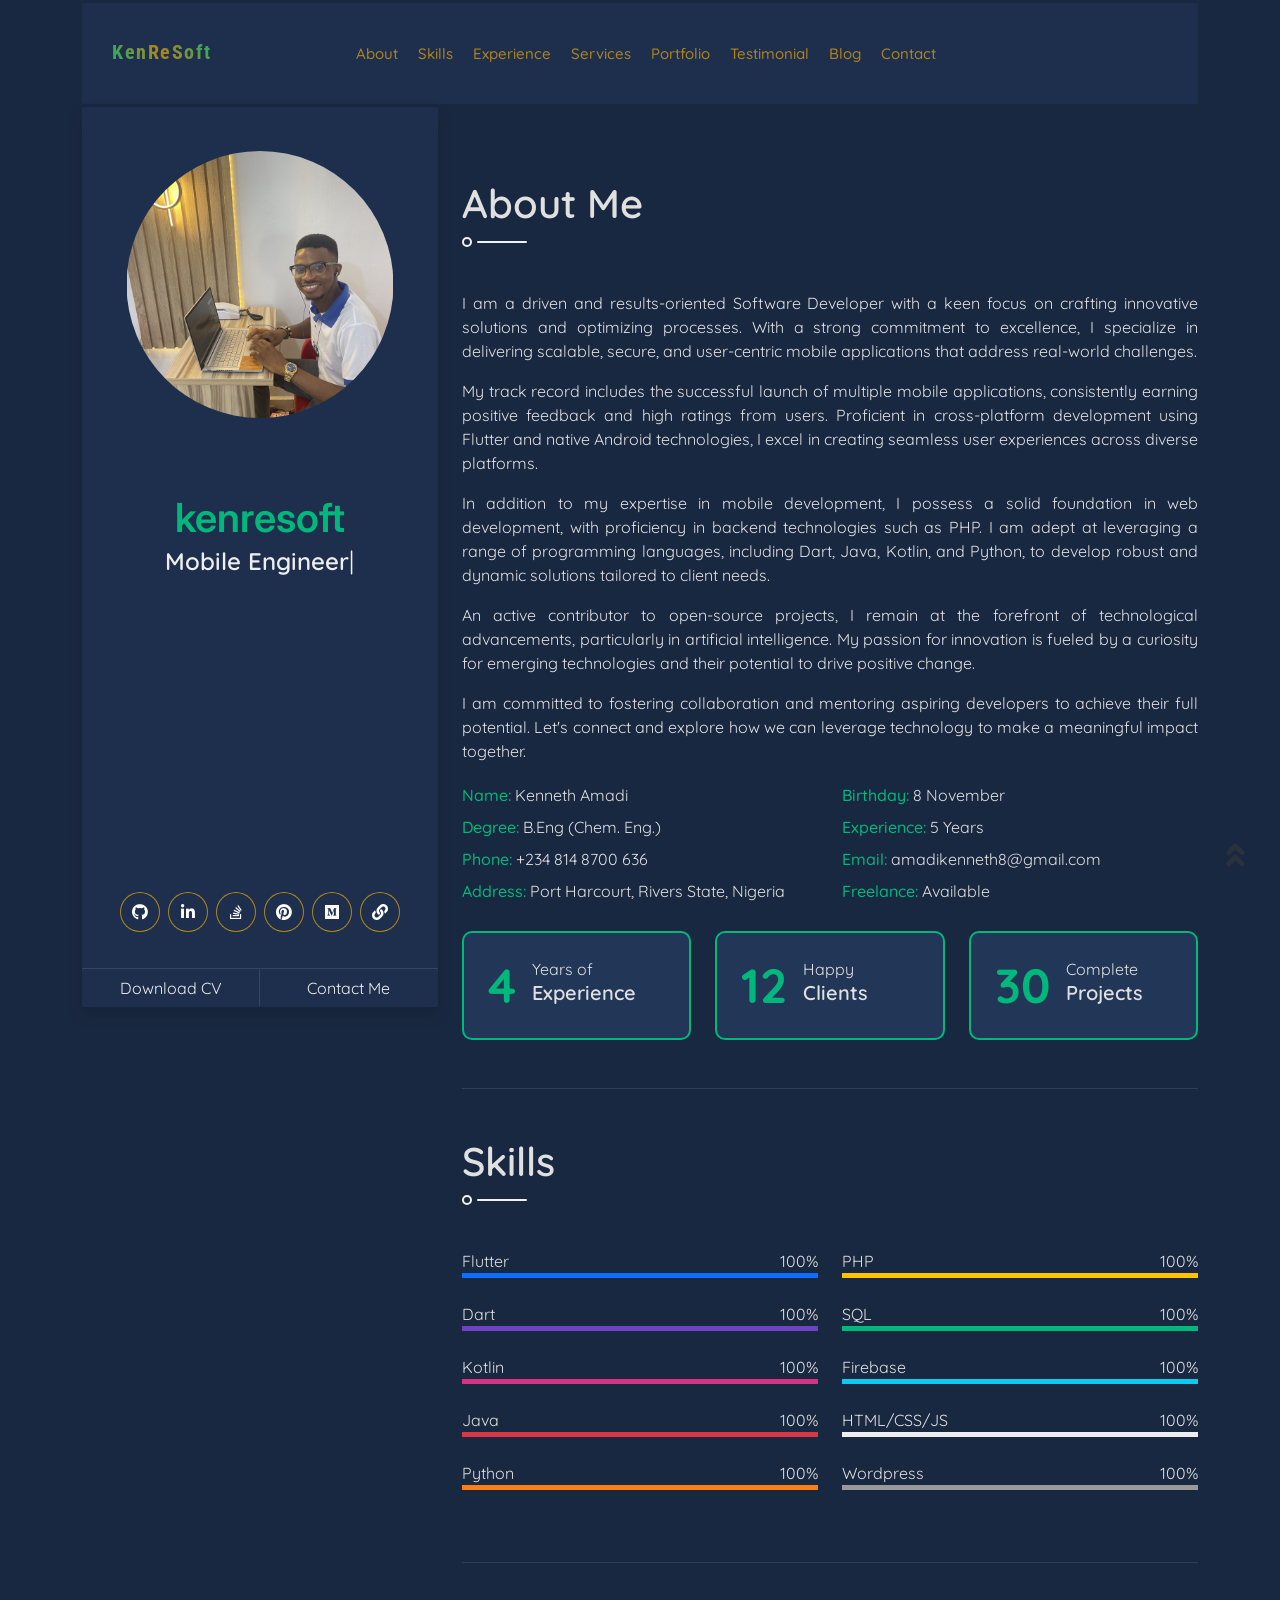
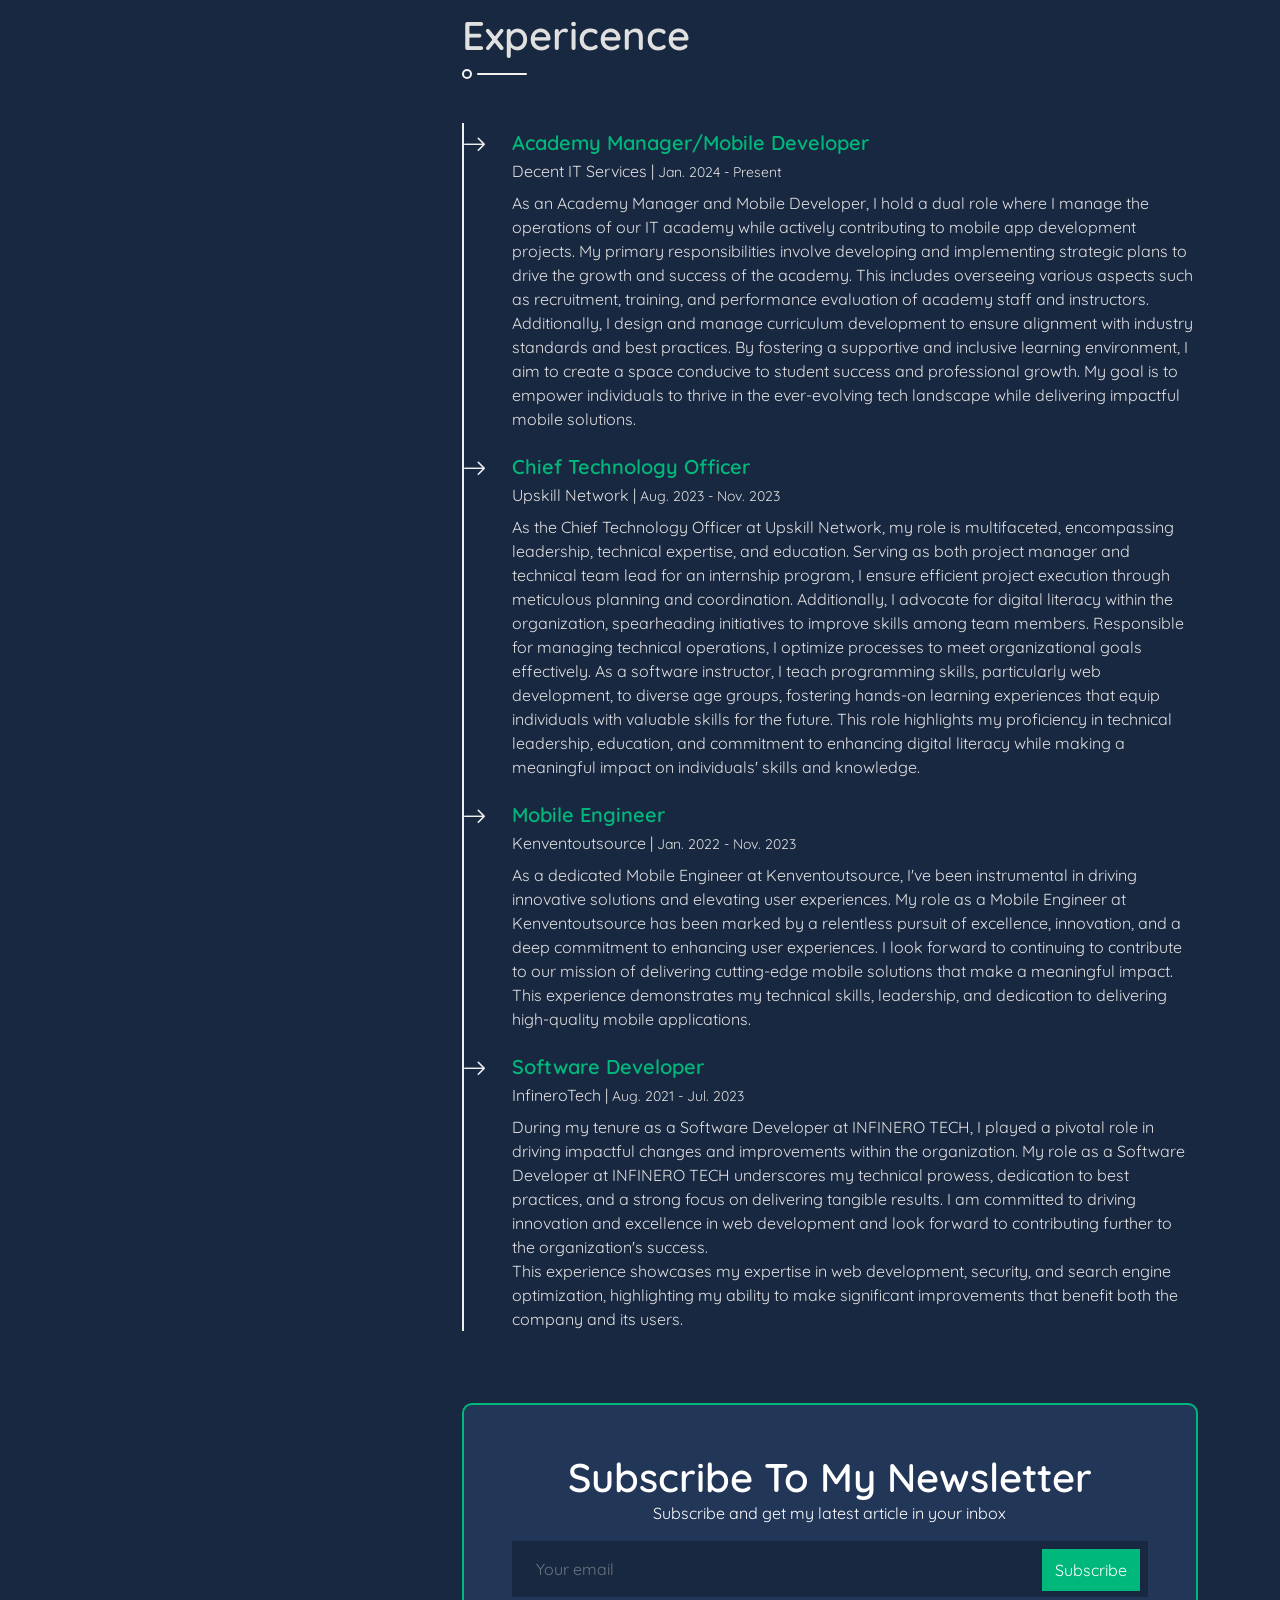
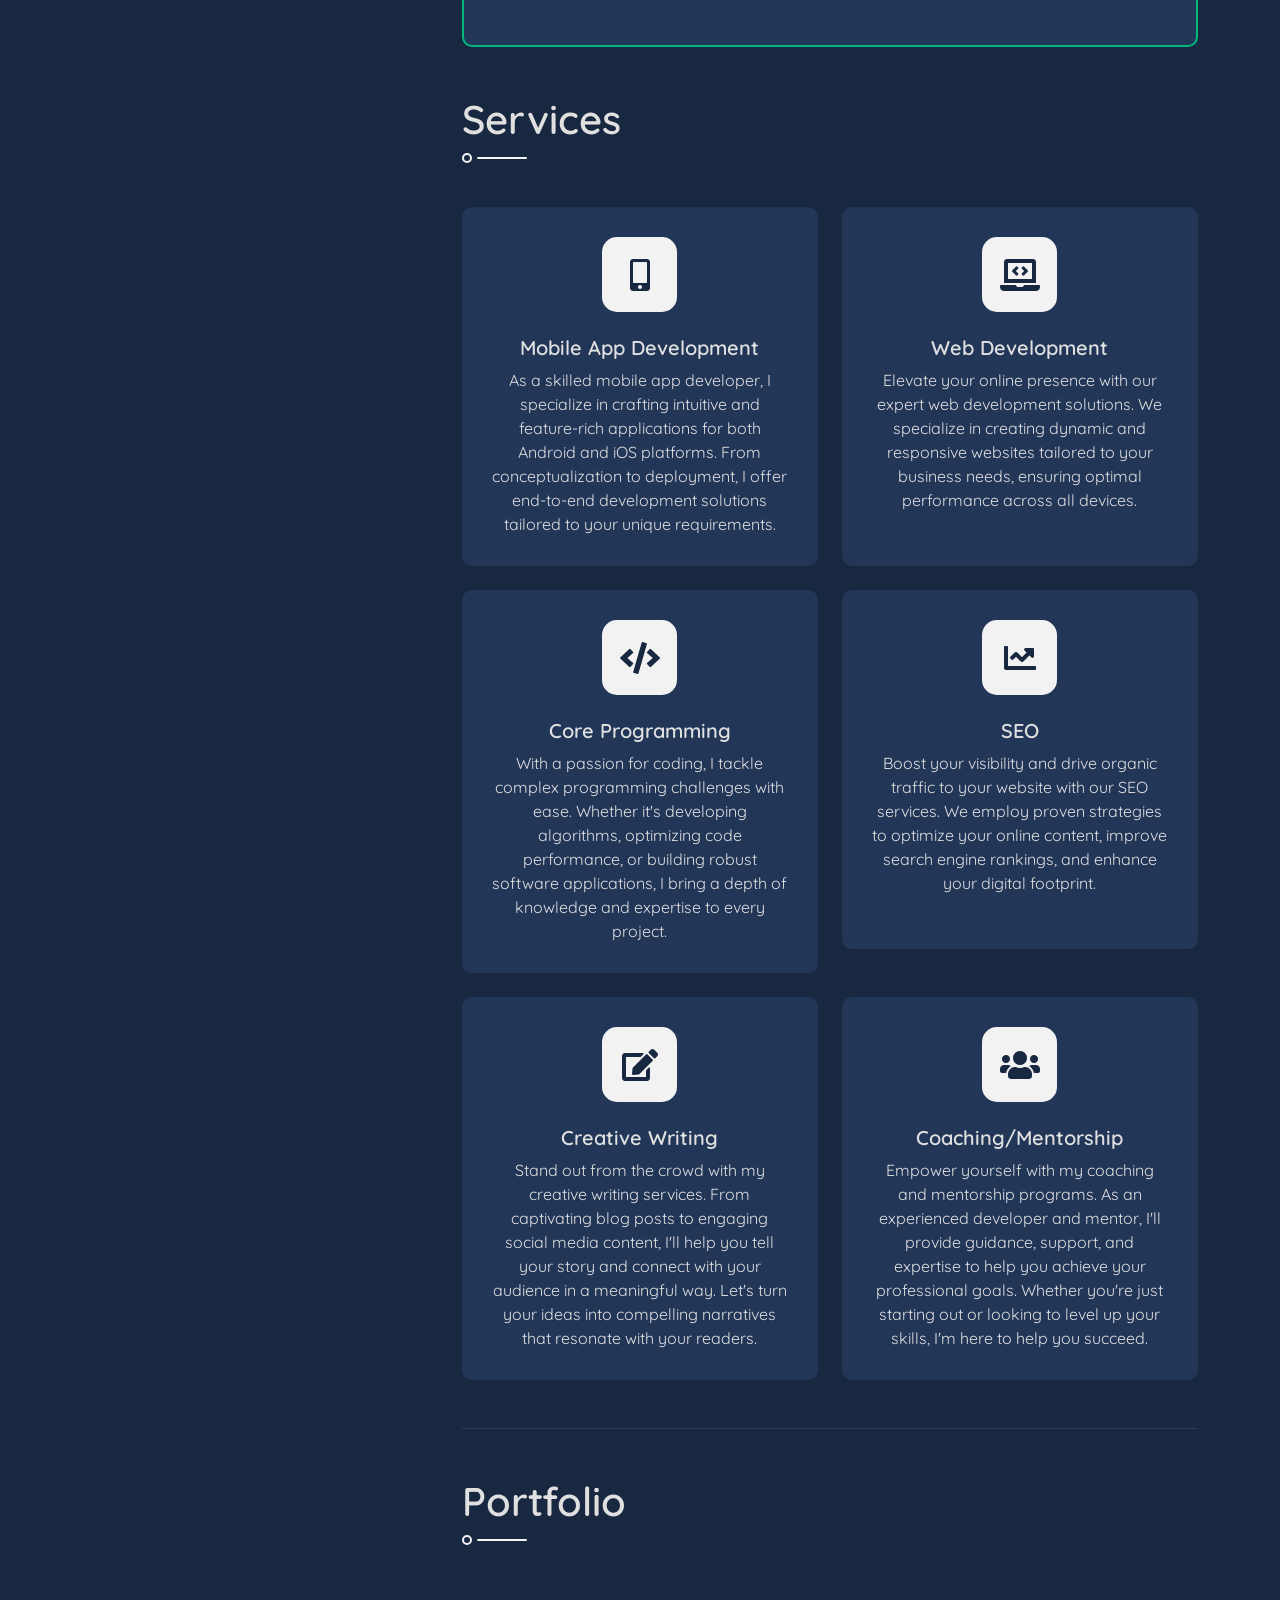
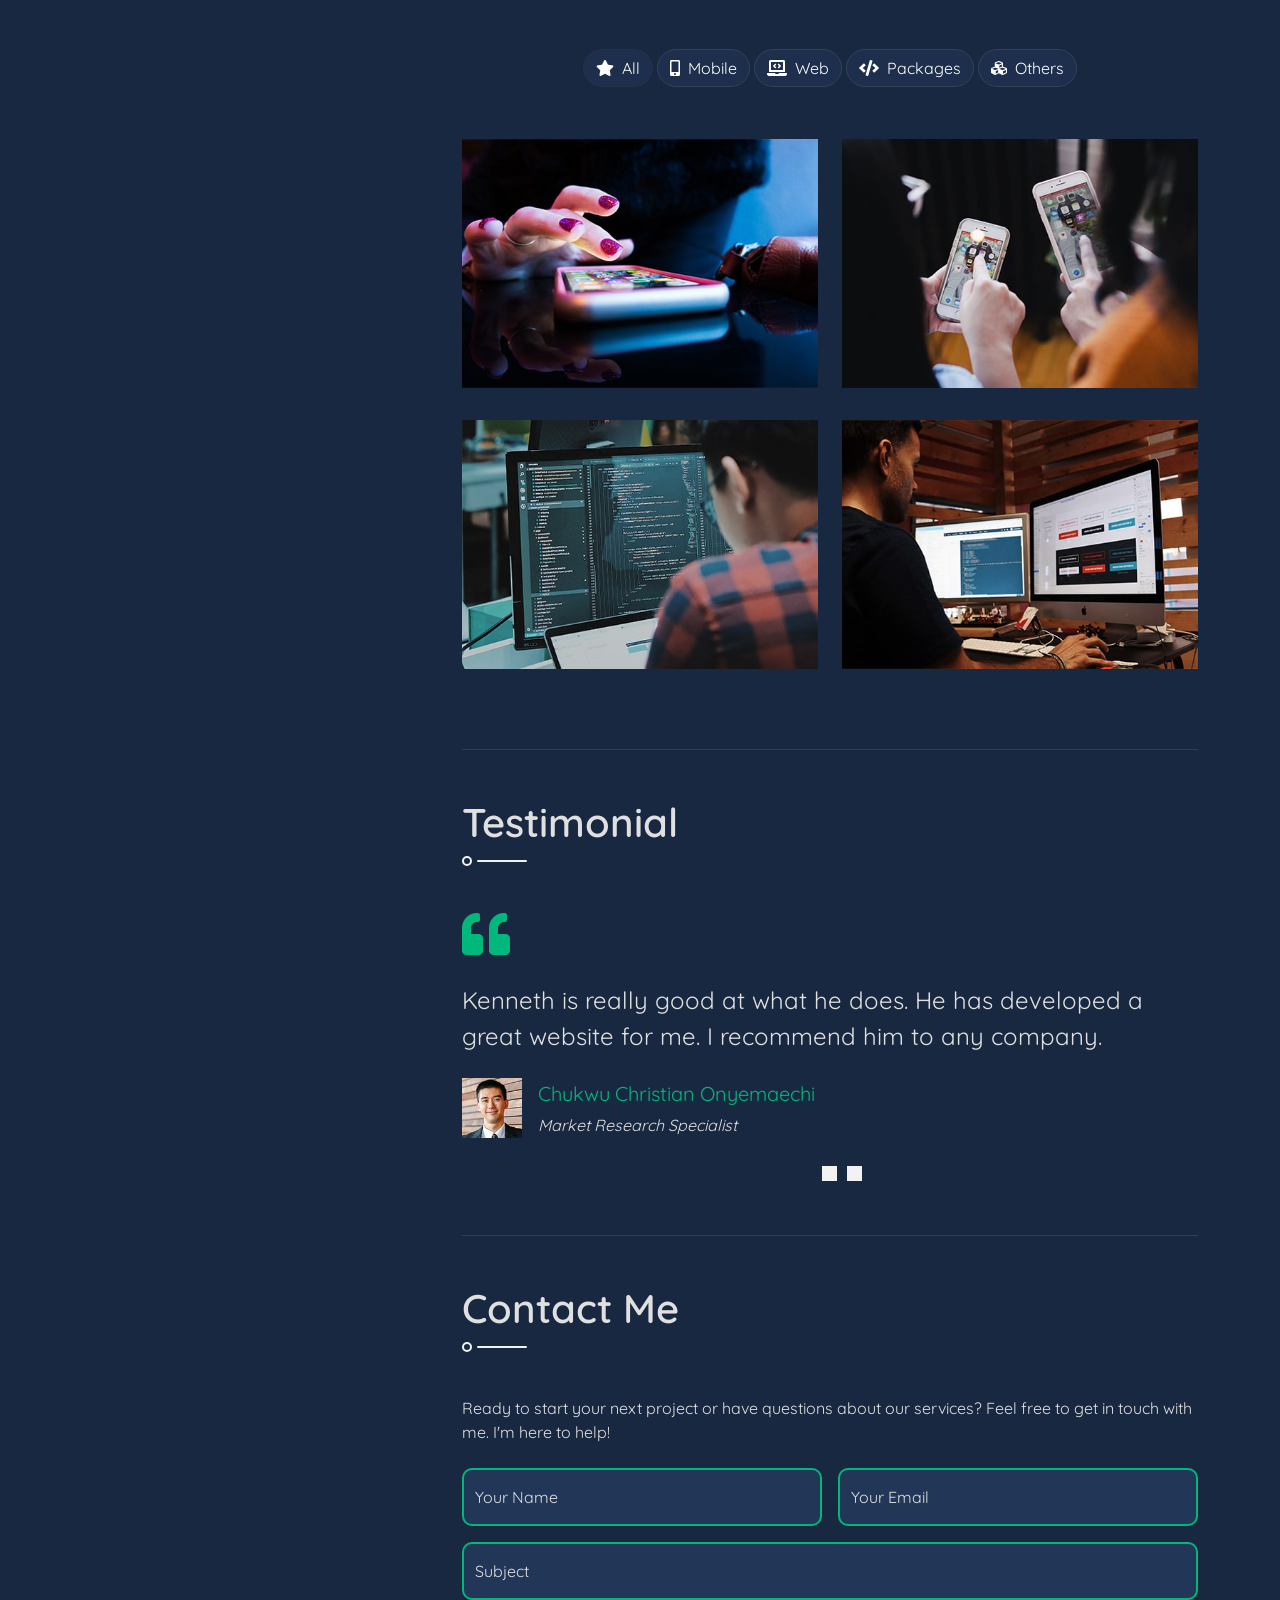
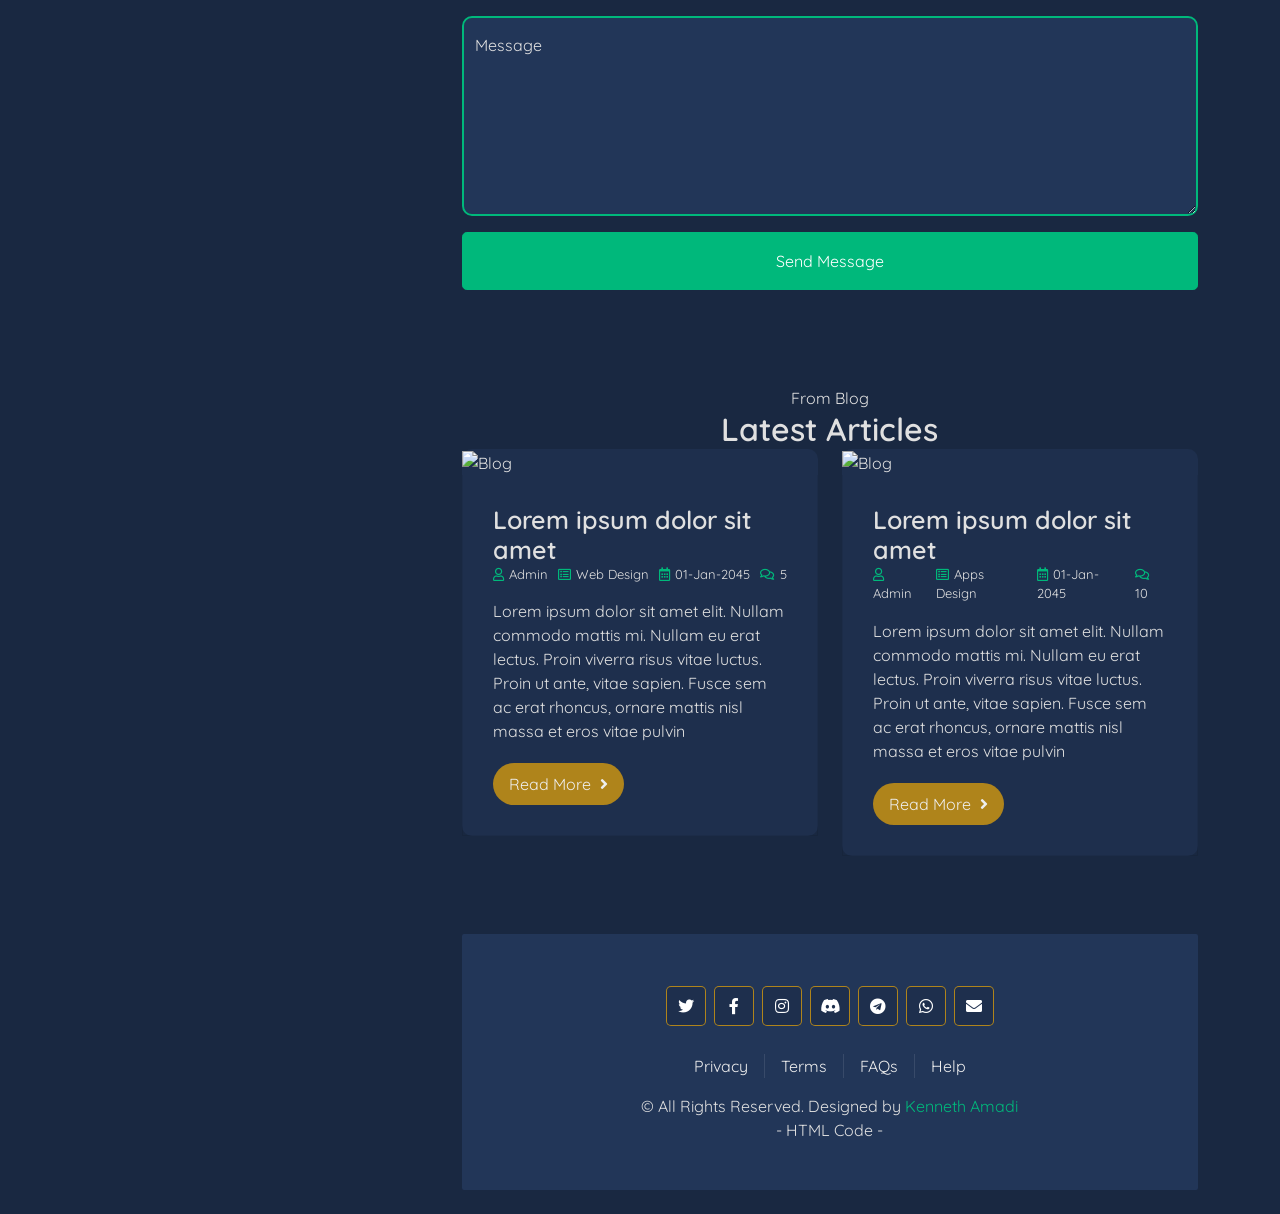
==== commit b09e0eb1: "Added Blog section" ====
--- a/index.html
+++ b/index.html
@@ -636,6 +636,61 @@
                 </section>
                 <!-- Contact End -->
 
+                <!-- Blog Start -->
+                <section class="py-5 blog" id="blog">
+                    <div class="section-header text-center wow zoomIn" data-wow-delay="0.1s">
+                        <p>From Blog</p>
+                        <h2>Latest Articles</h2>
+                    </div>
+                    <div class="row">
+                        <div class="col-lg-6">
+                            <div class="blog-item wow fadeInUp" data-wow-delay="0.1s">
+                                <div class="blog-img">
+                                    <img src="img/blog-1.jpg" alt="Blog">
+                                </div>
+                                <div class="blog-text">
+                                    <h2>Lorem ipsum dolor sit amet</h2>
+                                    <div class="blog-meta">
+                                        <p><i class="far fa-user text-primary"></i>Admin</p>
+                                        <p><i class="far fa-list-alt text-primary"></i>Web Design</p>
+                                        <p><i class="far fa-calendar-alt text-primary"></i>01-Jan-2045</p>
+                                        <p><i class="far fa-comments text-primary"></i>5</p>
+                                    </div>
+                                    <p>
+                                        Lorem ipsum dolor sit amet elit. Nullam commodo mattis mi. Nullam eu erat
+                                        lectus. Proin viverra risus vitae luctus. Proin ut ante, vitae sapien. Fusce
+                                        sem ac erat rhoncus, ornare mattis nisl massa et eros vitae pulvin
+                                    </p>
+                                    <a class="btn" href="">Read More <i class="fa fa-angle-right"></i></a>
+                                </div>
+                            </div>
+                        </div>
+                        <div class="col-lg-6">
+                            <div class="blog-item wow fadeInUp" data-wow-delay="0.3s">
+                                <div class="blog-img">
+                                    <img src="img/blog-2.jpg" alt="Blog">
+                                </div>
+                                <div class="blog-text">
+                                    <h2>Lorem ipsum dolor sit amet</h2>
+                                    <div class="blog-meta">
+                                        <p><i class="far fa-user text-primary"></i>Admin</p>
+                                        <p><i class="far fa-list-alt text-primary"></i>Apps Design</p>
+                                        <p><i class="far fa-calendar-alt text-primary"></i>01-Jan-2045</p>
+                                        <p><i class="far fa-comments text-primary"></i>10</p>
+                                    </div>
+                                    <p>
+                                        Lorem ipsum dolor sit amet elit. Nullam commodo mattis mi. Nullam eu erat
+                                        lectus. Proin viverra risus vitae luctus. Proin ut ante, vitae sapien. Fusce
+                                        sem ac erat rhoncus, ornare mattis nisl massa et eros vitae pulvin
+                                    </p>
+                                    <a class="btn" href="">Read More <i class="fa fa-angle-right"></i></a>
+                                </div>
+                            </div>
+                        </div>
+                    </div>
+                </section>
+                <!-- Blog End -->
+
                 <!-- Footer Start -->
                 <section class="wow fadeIn overflow-hidden light-box brd" data-wow-delay="0.1s">
                     <div class="bg-secondary light-box text-center p-5">
--- a/css/style.css
+++ b/css/style.css
@@ -504,6 +504,86 @@
   }
 }
 
+/*******************************/
+/*********** Blog CSS **********/
+/*******************************/
+.blog {
+  position: relative;
+  width: 100%;
+  padding: 45px 0 15px 0; 
+}
+
+.blog .blog-item {
+  position: relative;
+  margin-bottom: 30px;
+  background: var(--accent-3);
+  border-radius: 10px;
+}
+
+.blog .blog-img {
+  position: relative;
+  width: 100%;
+  overflow: hidden;
+}
+
+.blog .blog-img img {
+  width: 100%;
+  transition: .5s;
+}
+
+.blog .blog-item:hover img {
+  transform: scale(1.1);
+}
+
+.blog .blog-text {
+  position: relative;
+  padding: 30px;
+  border-right: 1px solid rgba(0, 0, 0, .07);
+  border-bottom: 1px solid rgba(0, 0, 0, .07);
+  border-left: 1px solid rgba(0, 0, 0, .07);
+}
+
+.blog .blog-text h2 {
+  font-size: 25px;
+  font-weight: 600;
+}
+
+.blog .blog-text p {
+  margin-bottom: 10px;
+}
+
+.blog .blog-item a.btn {
+  margin-top: 10px;
+  padding: 8px 15px;
+  background: var(--accent-2);
+  border-radius: 60px;
+}
+
+.blog .blog-item a.btn i {
+  margin-left: 5px;
+}
+
+.blog .blog-meta {
+  position: relative;
+  display: flex;
+  margin-bottom: 15px;
+}
+
+.blog .blog-meta p {
+  margin: 0 10px 0 0;
+  font-size: 13px;
+}
+
+.blog .blog-meta i {
+  color: #414141;
+  margin-right: 5px;
+}
+
+.blog .blog-meta p:last-child {
+  margin: 0;
+}
+
+
 .gradient-text {
   font-weight: bold !important;
   background: linear-gradient(45deg, var(--accent-1), var(--accent-2), var(--accent-1)) !important;
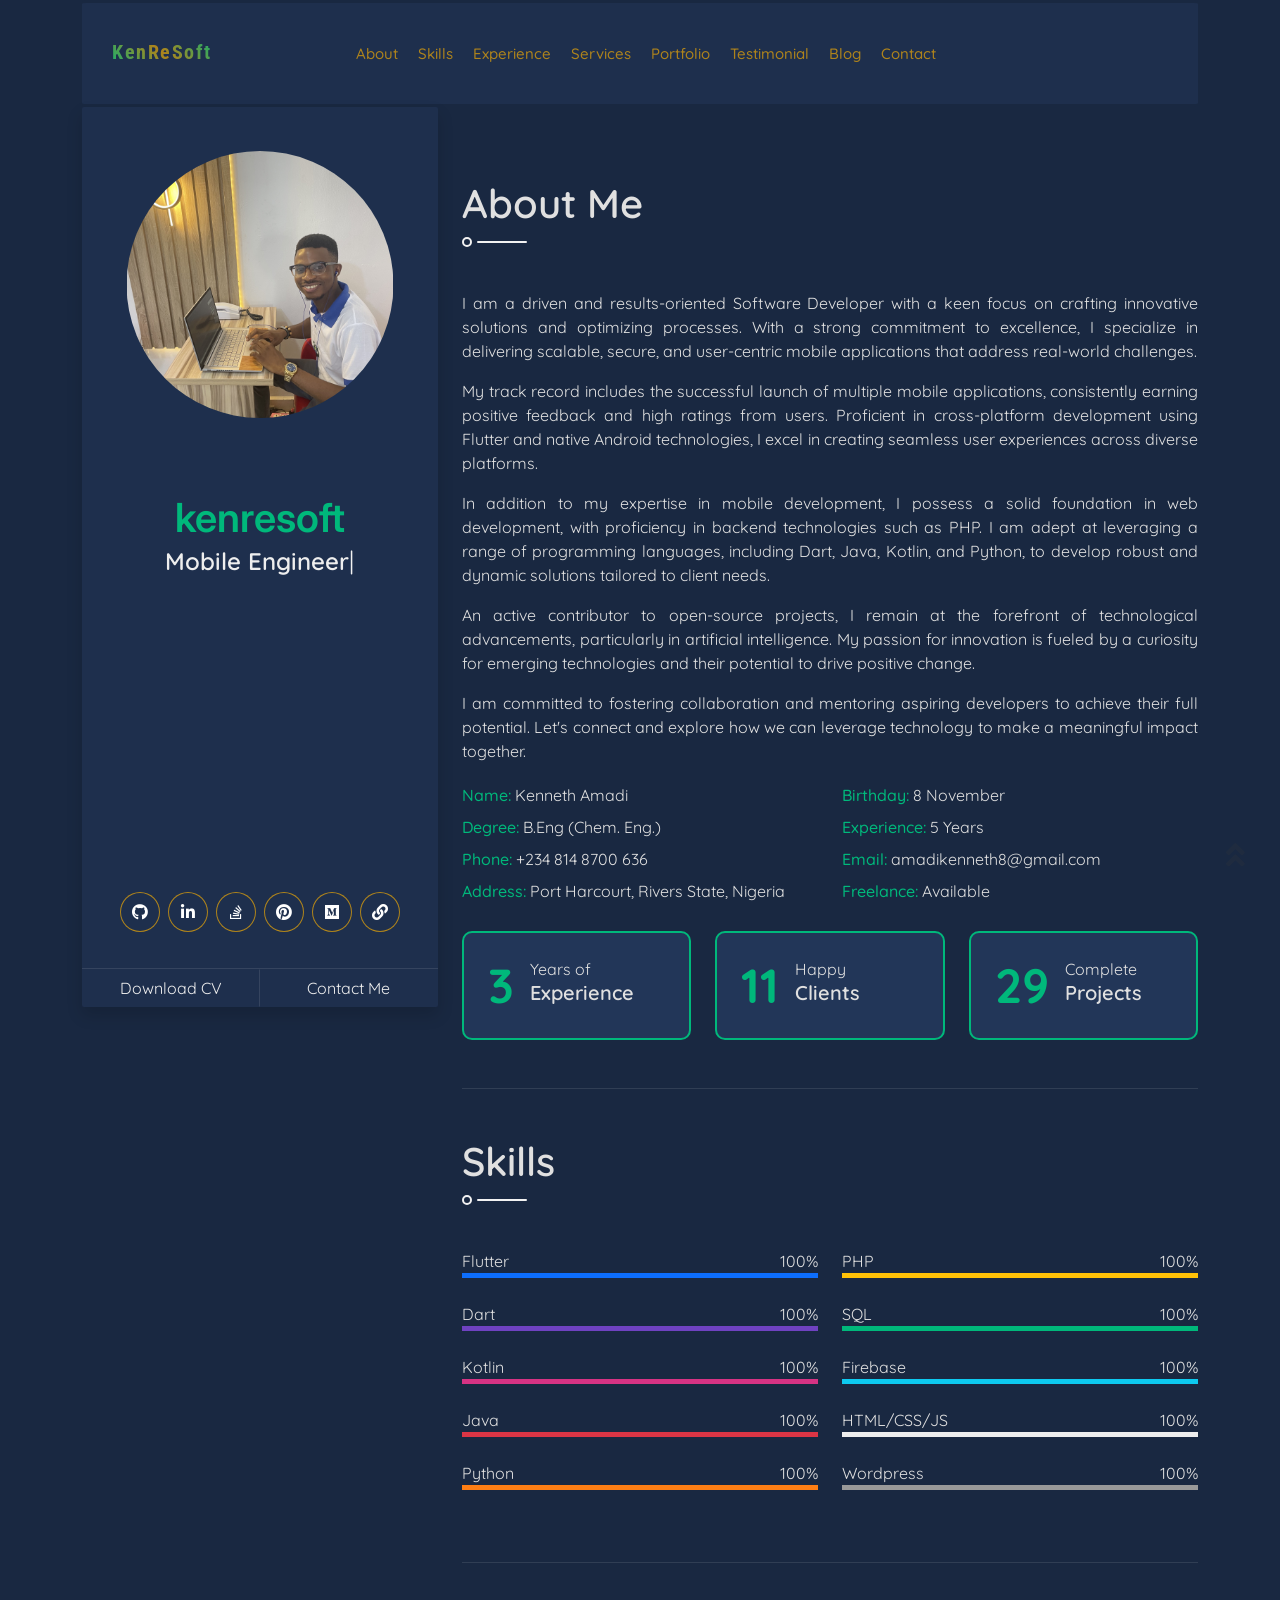
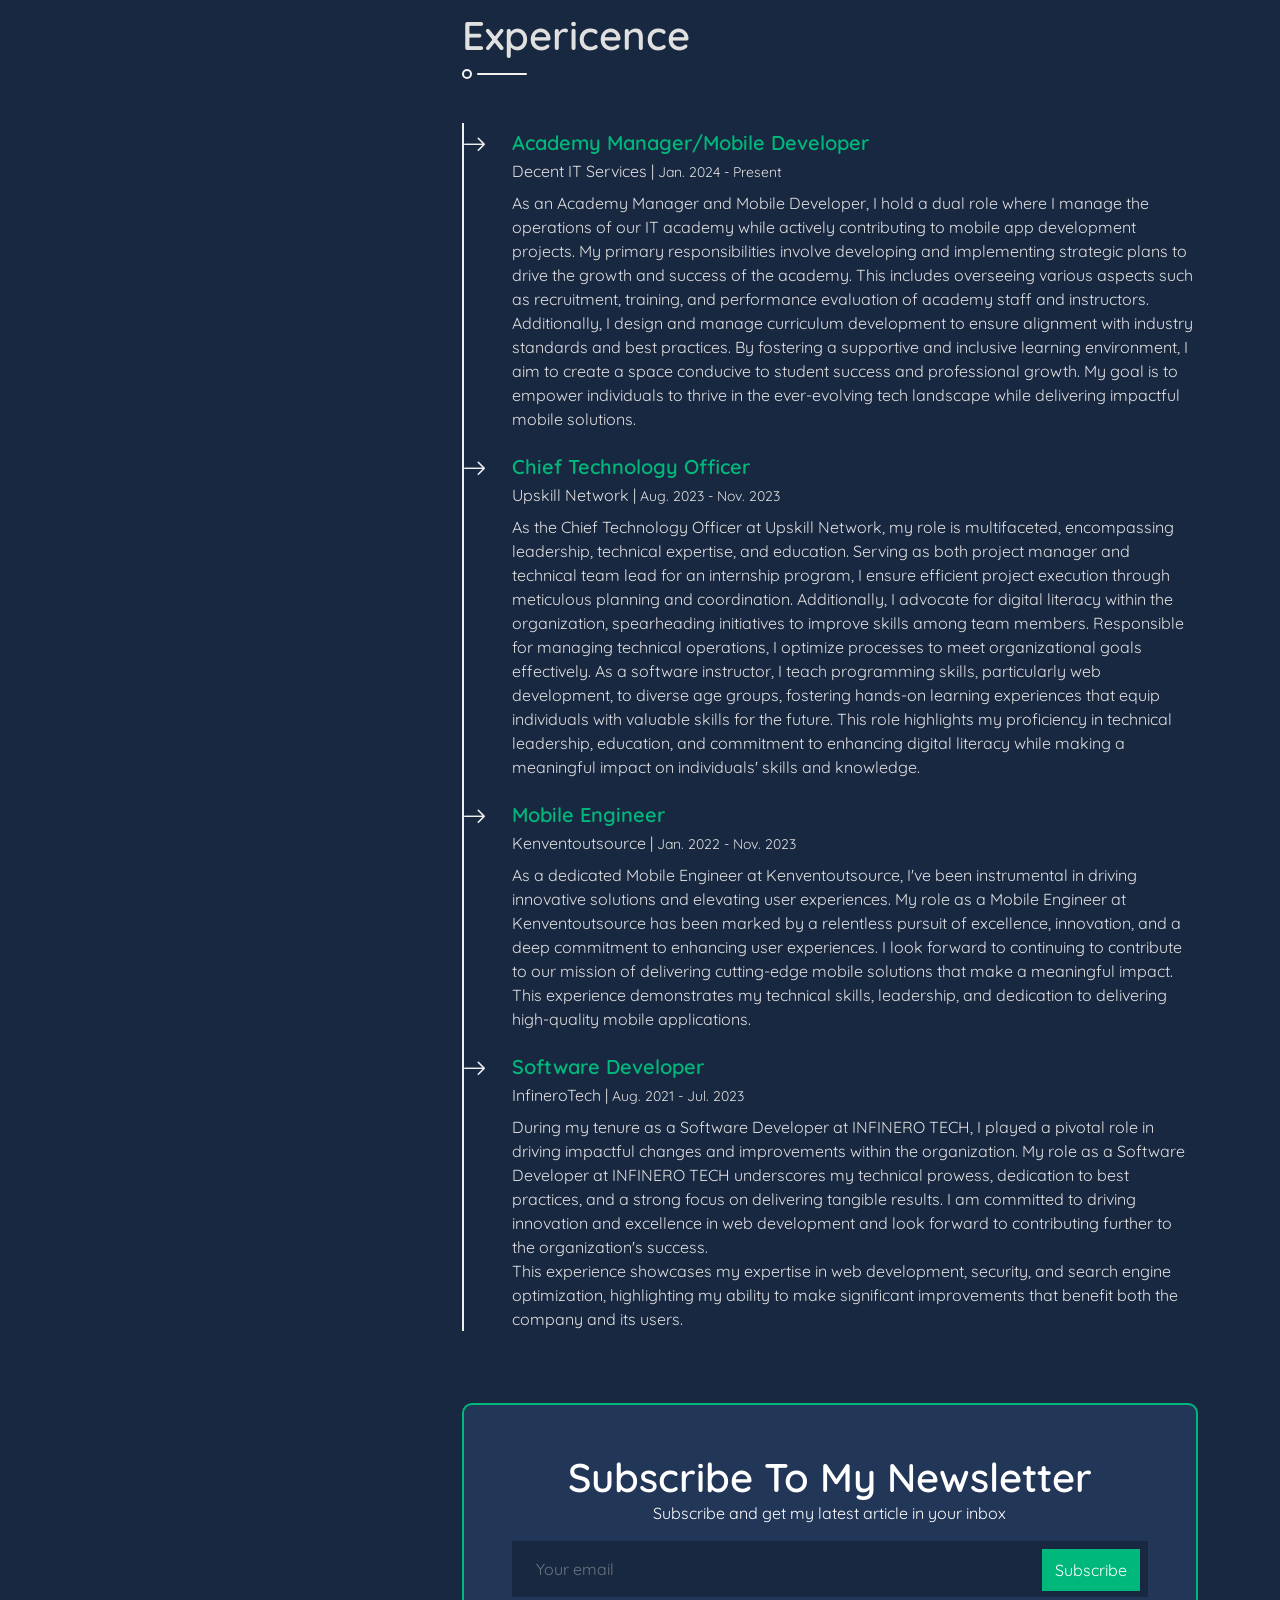
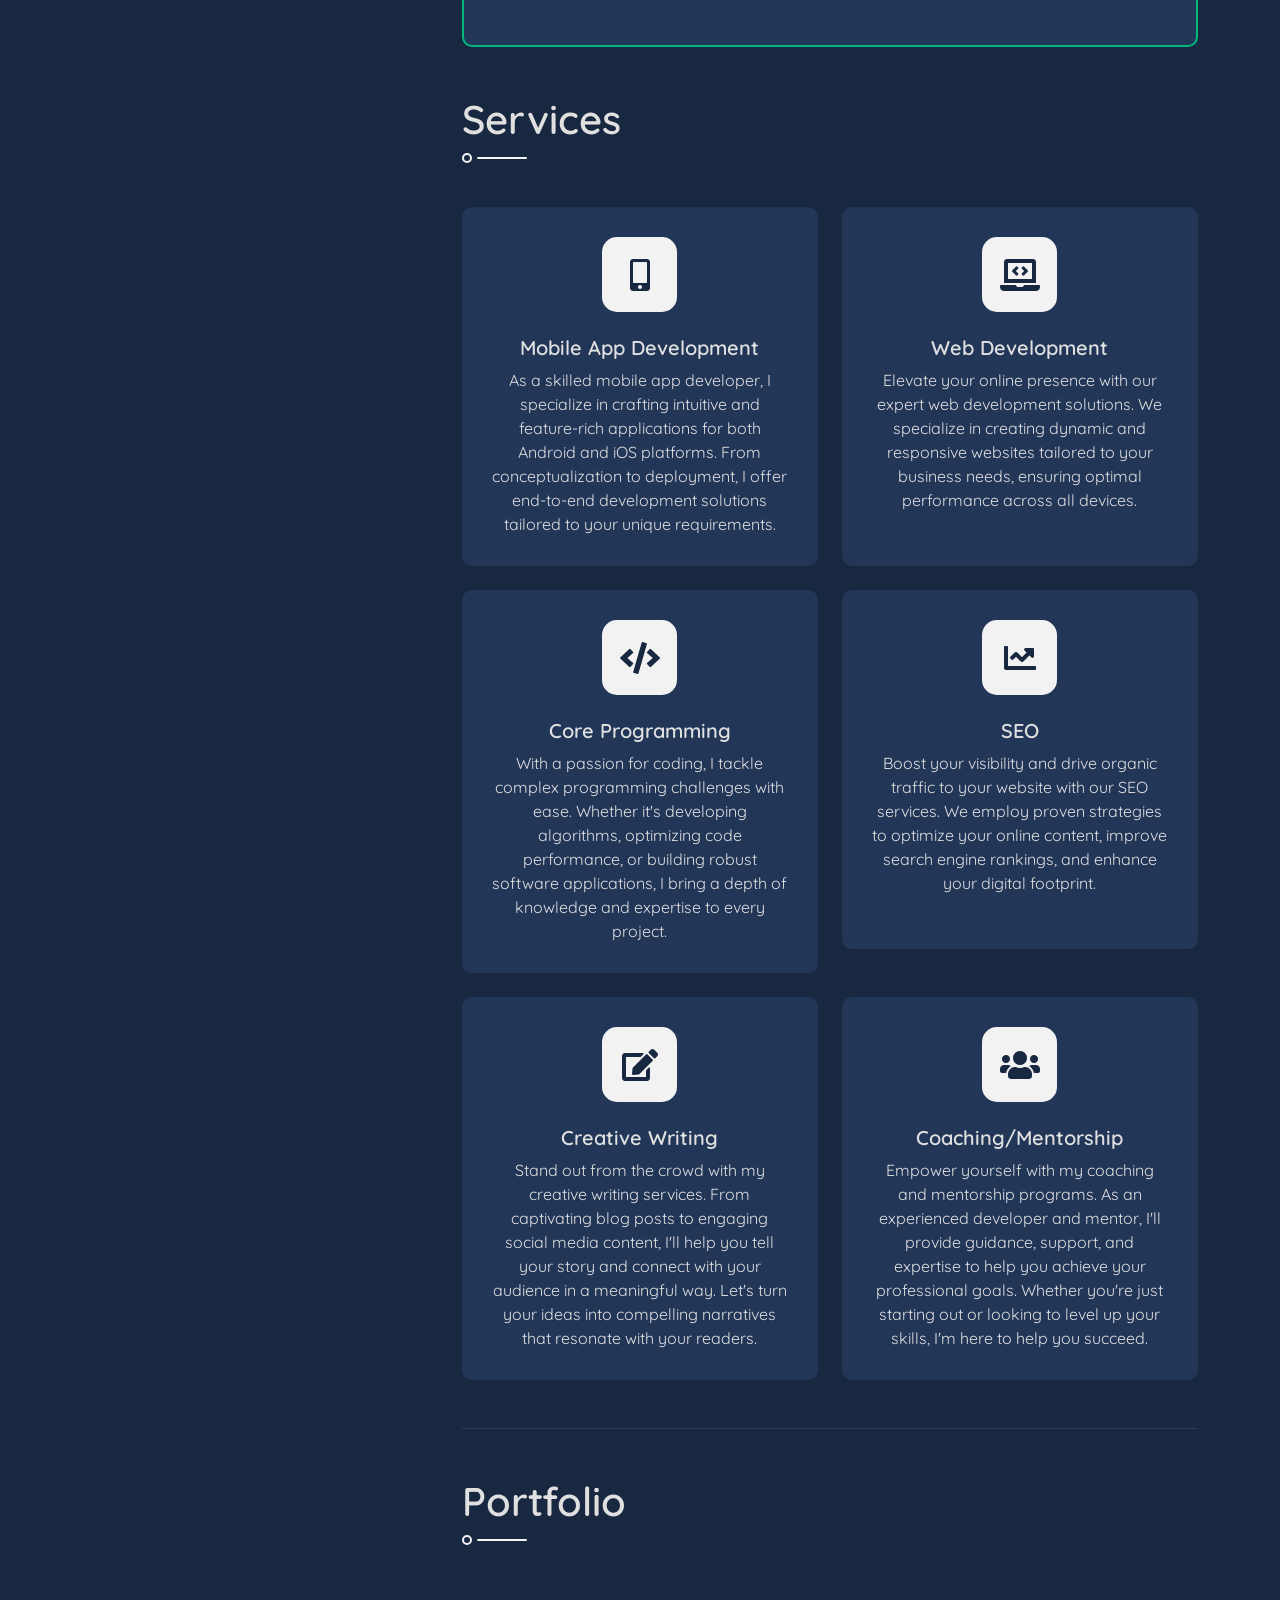
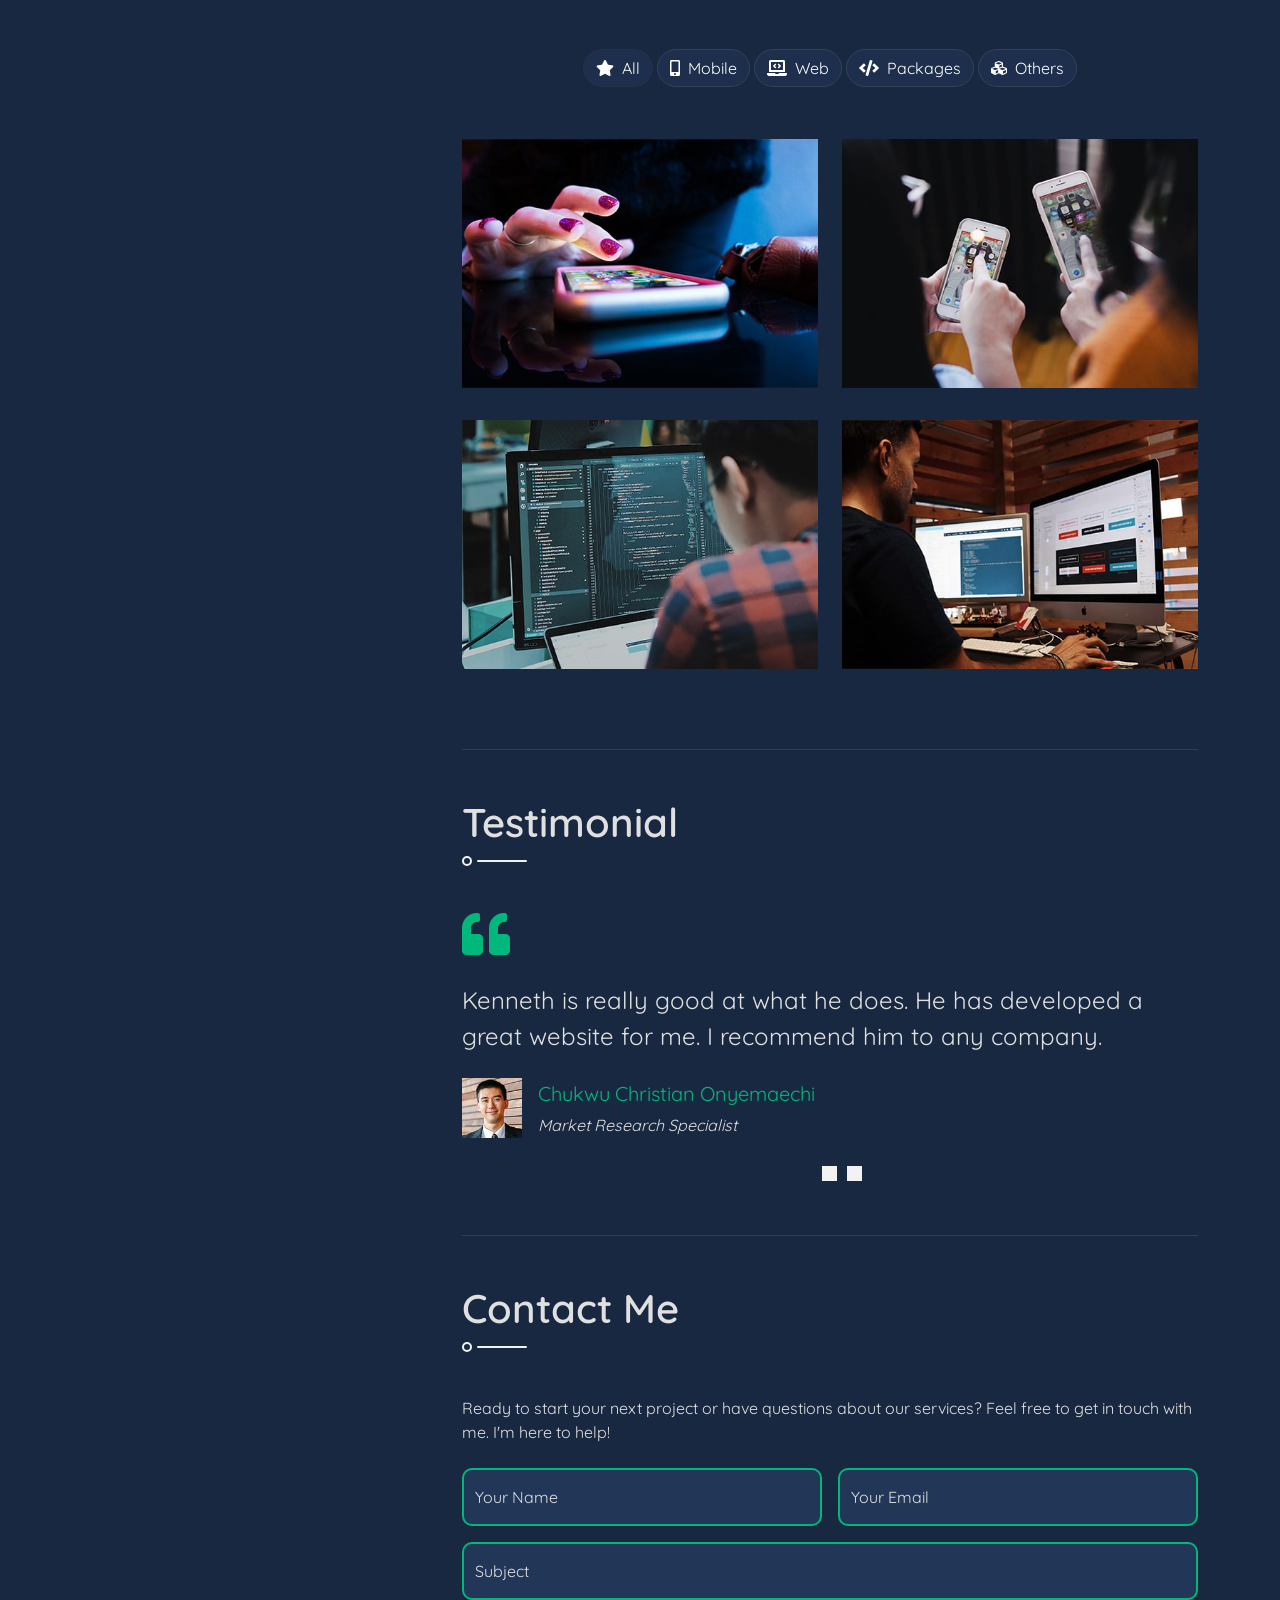
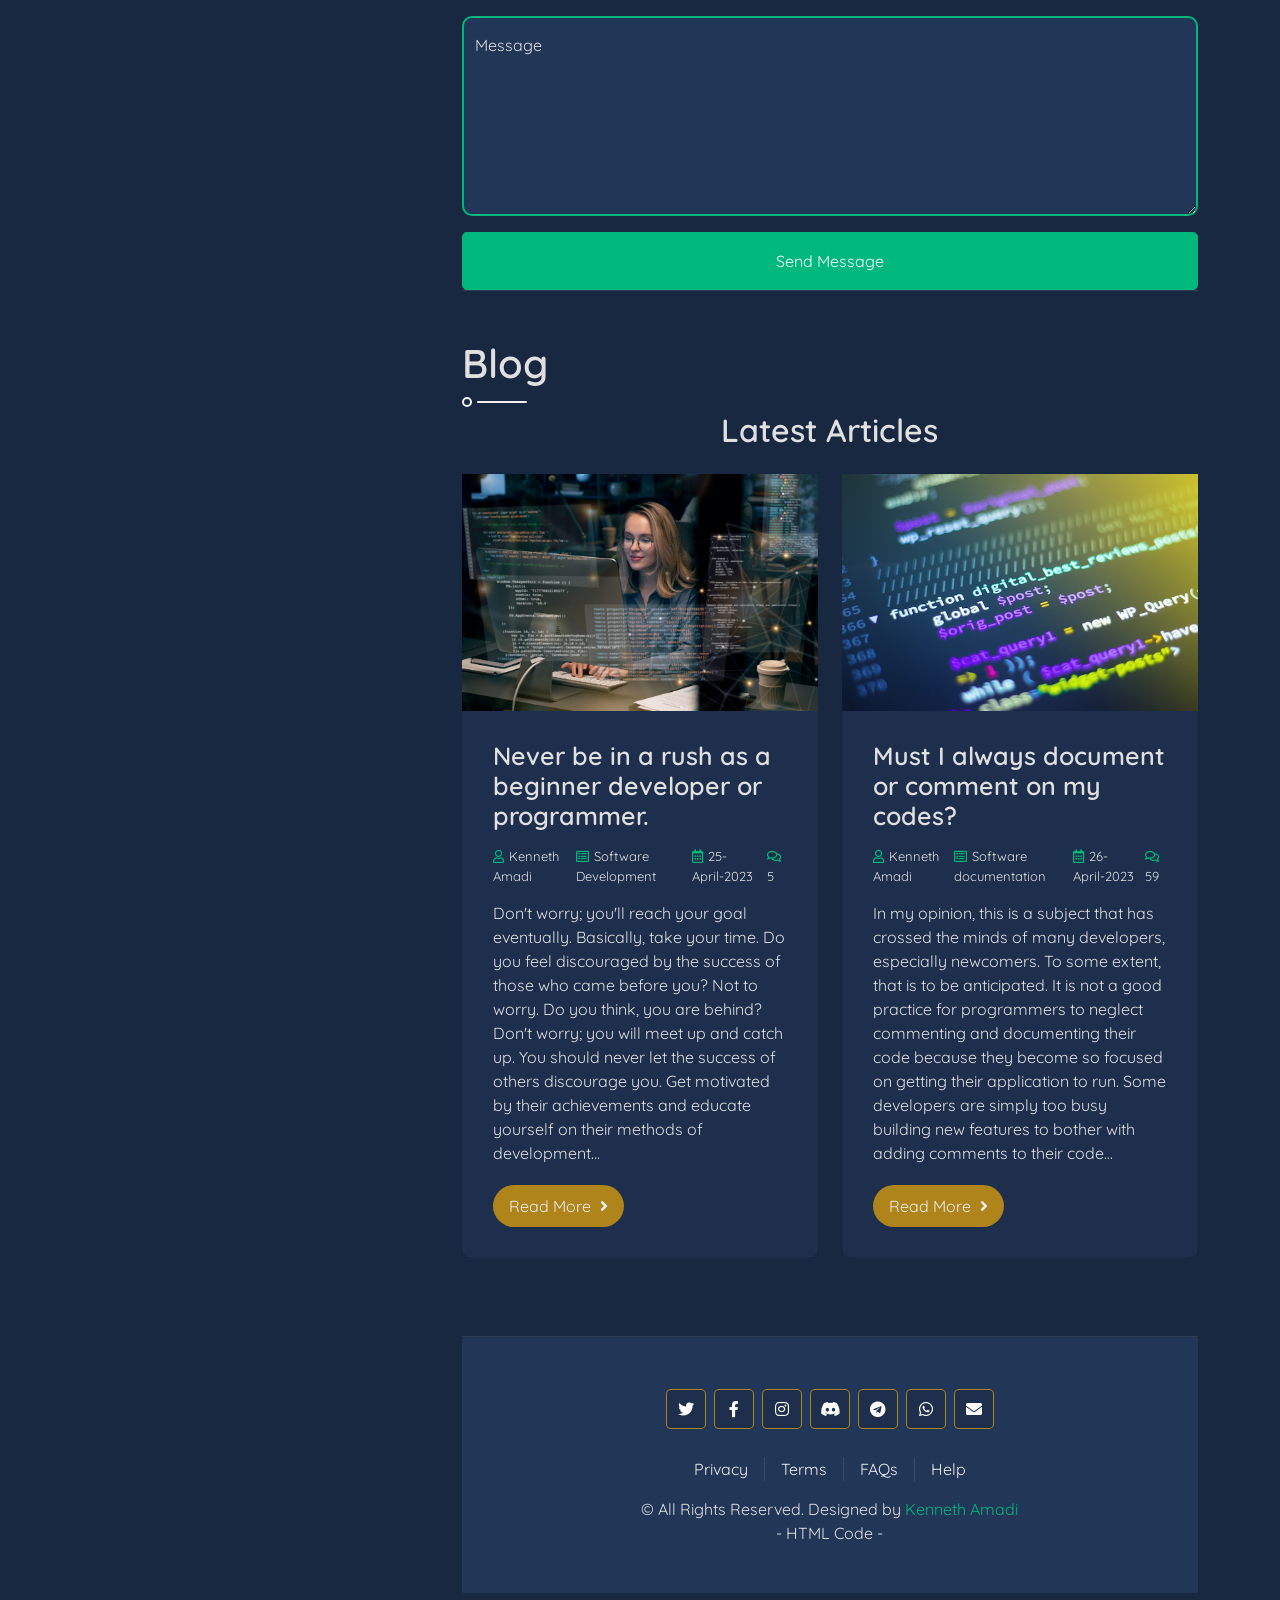
==== commit 4900f880: "Update blog posts and the blog images." ====
--- a/index.html
+++ b/index.html
@@ -112,9 +112,9 @@
                         <a class="btn btn-secondary btn-square mx-1" aria-label="Pinterest Handle"
                             href="https://pinterest.com/kenresoft"><i class="fab fa-pinterest"></i></a>
                         <a class="btn btn-secondary btn-square mx-1" aria-label="Medium Blog"
-                            href="https://medium.com/kenresoft"><i class="fab fa-medium"></i></a>
+                            href="https://medium.com/@kenresoft"><i class="fab fa-medium"></i></a>
                         <a class="btn btn-secondary btn-square mx-1" aria-label="Hashnode Blog"
-                            href="https://hashnode.com/kenresoft"><i class="fas fa-link"></i></a>
+                            href="https://hashnode.com/@kenresoft"><i class="fas fa-link"></i></a>
                     </div>
                     <div class="d-flex align-items-end justify-content-between border-top">
                         <a href="" class="btn w-50 border-end">Download CV</a>
@@ -593,7 +593,7 @@
                 <!-- Testimonial End -->
 
                 <!-- Contact Start -->
-                <section class="py-5 wow fadeInUp" data-wow-delay="0.1s" id="contact">
+                <section class="pt-5 border-bottom wow fadeInUp" data-wow-delay="0.1s" id="contact">
                     <h1 class="title pb-3 mb-5">Contact Me</h1>
                     <p class="mb-4">Ready to start your next project or have questions about our services? Feel free to
                         get in touch with me. I'm here to help!</p>
@@ -637,10 +637,10 @@
                 <!-- Contact End -->
 
                 <!-- Blog Start -->
-                <section class="py-5 blog" id="blog">
+                <section class="py-5 border-bottom blog" id="blog">
+                    <h1 class="title pb-3 mb-2">Blog</h1>
                     <div class="section-header text-center wow zoomIn" data-wow-delay="0.1s">
-                        <p>From Blog</p>
-                        <h2>Latest Articles</h2>
+                        <h2 class="mb-4">Latest Articles</h2>
                     </div>
                     <div class="row">
                         <div class="col-lg-6">
@@ -649,41 +649,51 @@
                                     <img src="img/blog-1.jpg" alt="Blog">
                                 </div>
                                 <div class="blog-text">
-                                    <h2>Lorem ipsum dolor sit amet</h2>
+                                    <h2 class="mb-3">Never be in a rush as a beginner developer or programmer.</h2>
                                     <div class="blog-meta">
-                                        <p><i class="far fa-user text-primary"></i>Admin</p>
-                                        <p><i class="far fa-list-alt text-primary"></i>Web Design</p>
-                                        <p><i class="far fa-calendar-alt text-primary"></i>01-Jan-2045</p>
+                                        <p><i class="far fa-user text-primary"></i>Kenneth Amadi</p>
+                                        <p><i class="far fa-list-alt text-primary"></i>Software Development</p>
+                                        <p><i class="far fa-calendar-alt text-primary"></i>25-April-2023</p>
                                         <p><i class="far fa-comments text-primary"></i>5</p>
                                     </div>
                                     <p>
-                                        Lorem ipsum dolor sit amet elit. Nullam commodo mattis mi. Nullam eu erat
-                                        lectus. Proin viverra risus vitae luctus. Proin ut ante, vitae sapien. Fusce
-                                        sem ac erat rhoncus, ornare mattis nisl massa et eros vitae pulvin
+                                        Don't worry; you'll reach your goal eventually. Basically, take your time.
+                                        Do you feel discouraged by the success of those who came before you? Not to
+                                        worry.
+                                        Do you think, you are behind? Don't worry; you will meet up and catch up.
+                                        You should never let the success of others discourage you. Get motivated by
+                                        their achievements and educate yourself on their methods of development...
                                     </p>
-                                    <a class="btn" href="">Read More <i class="fa fa-angle-right"></i></a>
+                                    <a class="btn"
+                                        href="https://medium.com/@kenresoft/never-be-in-a-rush-as-a-beginner-developer-or-programmer-96b5ff8fbff3">Read
+                                        More <i class="fa fa-angle-right"></i></a>
                                 </div>
                             </div>
                         </div>
                         <div class="col-lg-6">
                             <div class="blog-item wow fadeInUp" data-wow-delay="0.3s">
                                 <div class="blog-img">
-                                    <img src="img/blog-2.jpg" alt="Blog">
+                                    <img src="img/blog-2.jpeg" alt="Blog">
                                 </div>
                                 <div class="blog-text">
-                                    <h2>Lorem ipsum dolor sit amet</h2>
+                                    <h2 class="mb-3">Must I always document or comment on my codes?</h2>
                                     <div class="blog-meta">
-                                        <p><i class="far fa-user text-primary"></i>Admin</p>
-                                        <p><i class="far fa-list-alt text-primary"></i>Apps Design</p>
-                                        <p><i class="far fa-calendar-alt text-primary"></i>01-Jan-2045</p>
-                                        <p><i class="far fa-comments text-primary"></i>10</p>
+                                        <p><i class="far fa-user text-primary"></i>Kenneth Amadi</p>
+                                        <p><i class="far fa-list-alt text-primary"></i>Software documentation</p>
+                                        <p><i class="far fa-calendar-alt text-primary"></i>26-April-2023</p>
+                                        <p><i class="far fa-comments text-primary"></i>59</p>
                                     </div>
                                     <p>
-                                        Lorem ipsum dolor sit amet elit. Nullam commodo mattis mi. Nullam eu erat
-                                        lectus. Proin viverra risus vitae luctus. Proin ut ante, vitae sapien. Fusce
-                                        sem ac erat rhoncus, ornare mattis nisl massa et eros vitae pulvin
+                                        In my opinion, this is a subject that has crossed the minds of many developers,
+                                        especially newcomers. To some extent, that is to be anticipated. It is not a
+                                        good practice for programmers to neglect commenting and documenting their code
+                                        because they become so focused on getting their application to run.
+                                        Some developers are simply too busy building new features to bother with adding
+                                        comments to their code...
                                     </p>
-                                    <a class="btn" href="">Read More <i class="fa fa-angle-right"></i></a>
+                                    <a class="btn"
+                                        href="https://kenresoft.hashnode.dev/must-i-always-document-or-comment-on-my-codes">Read
+                                        More <i class="fa fa-angle-right"></i></a>
                                 </div>
                             </div>
                         </div>
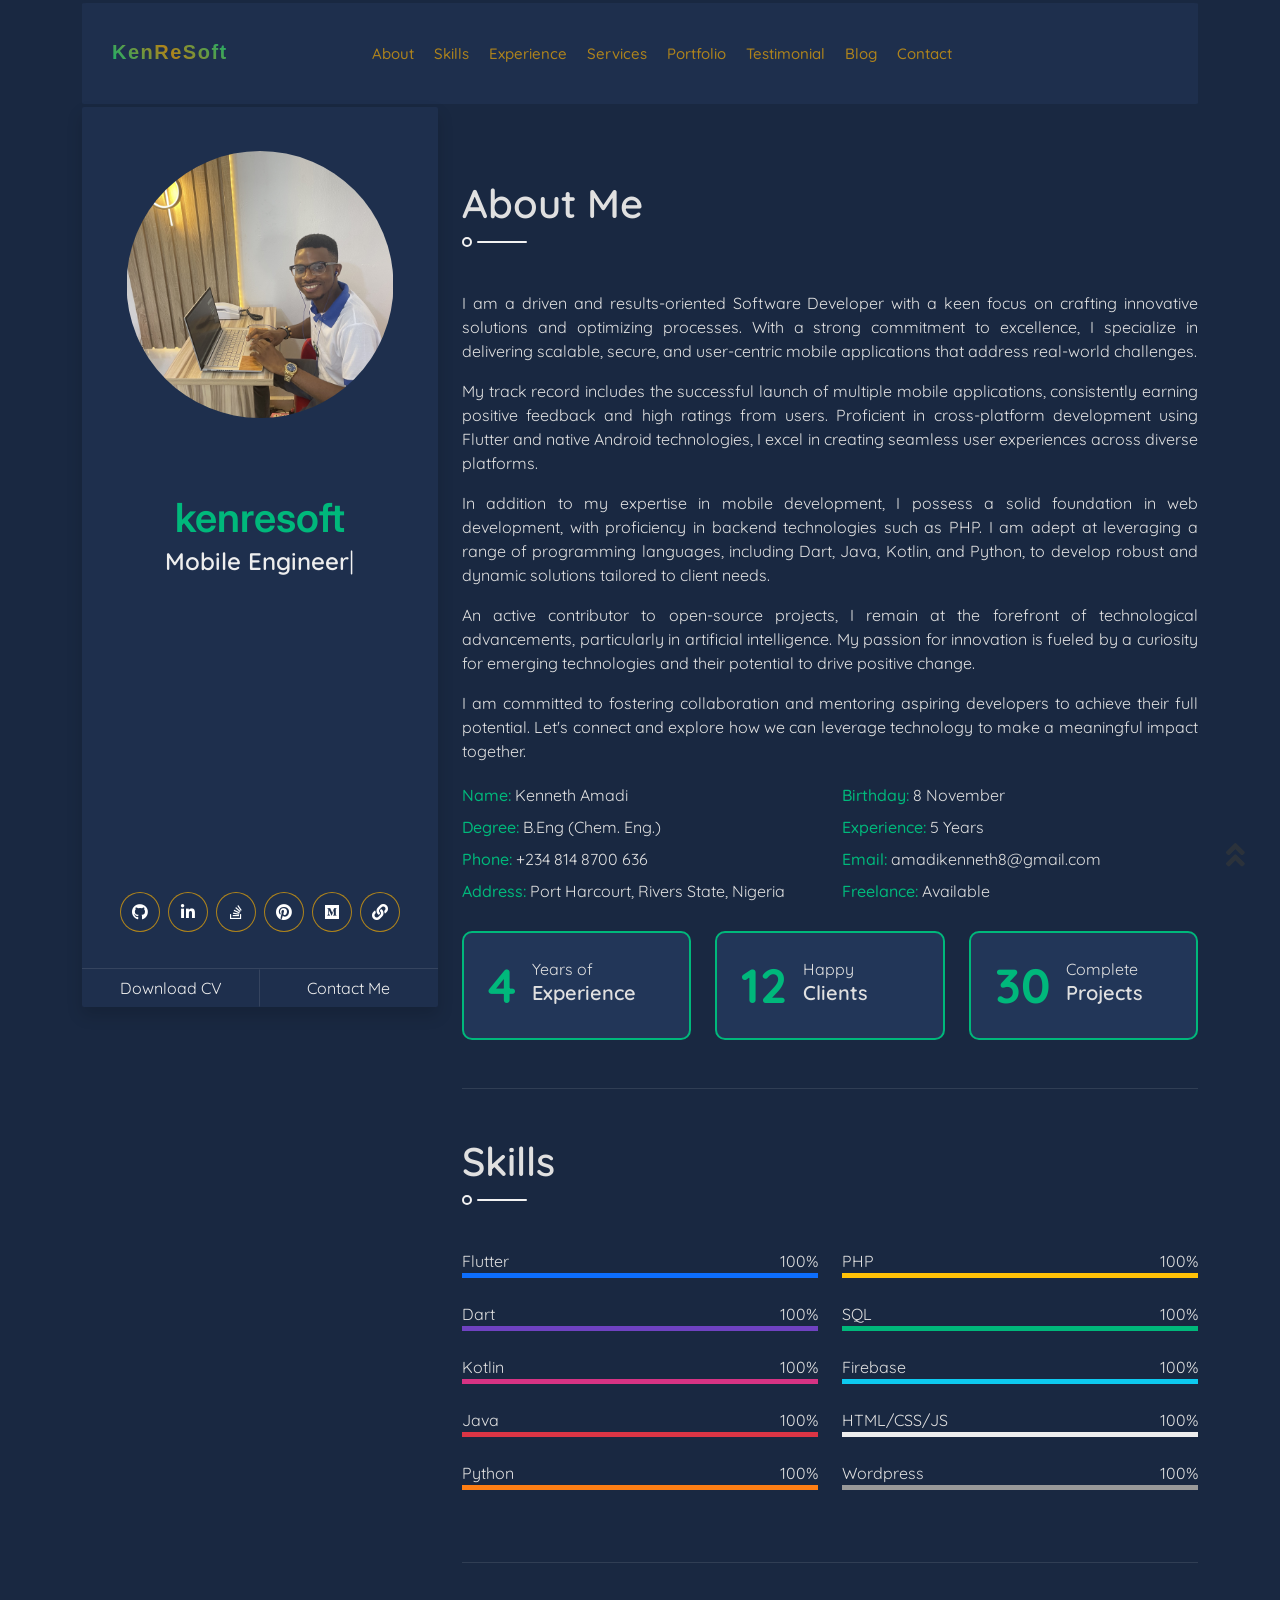
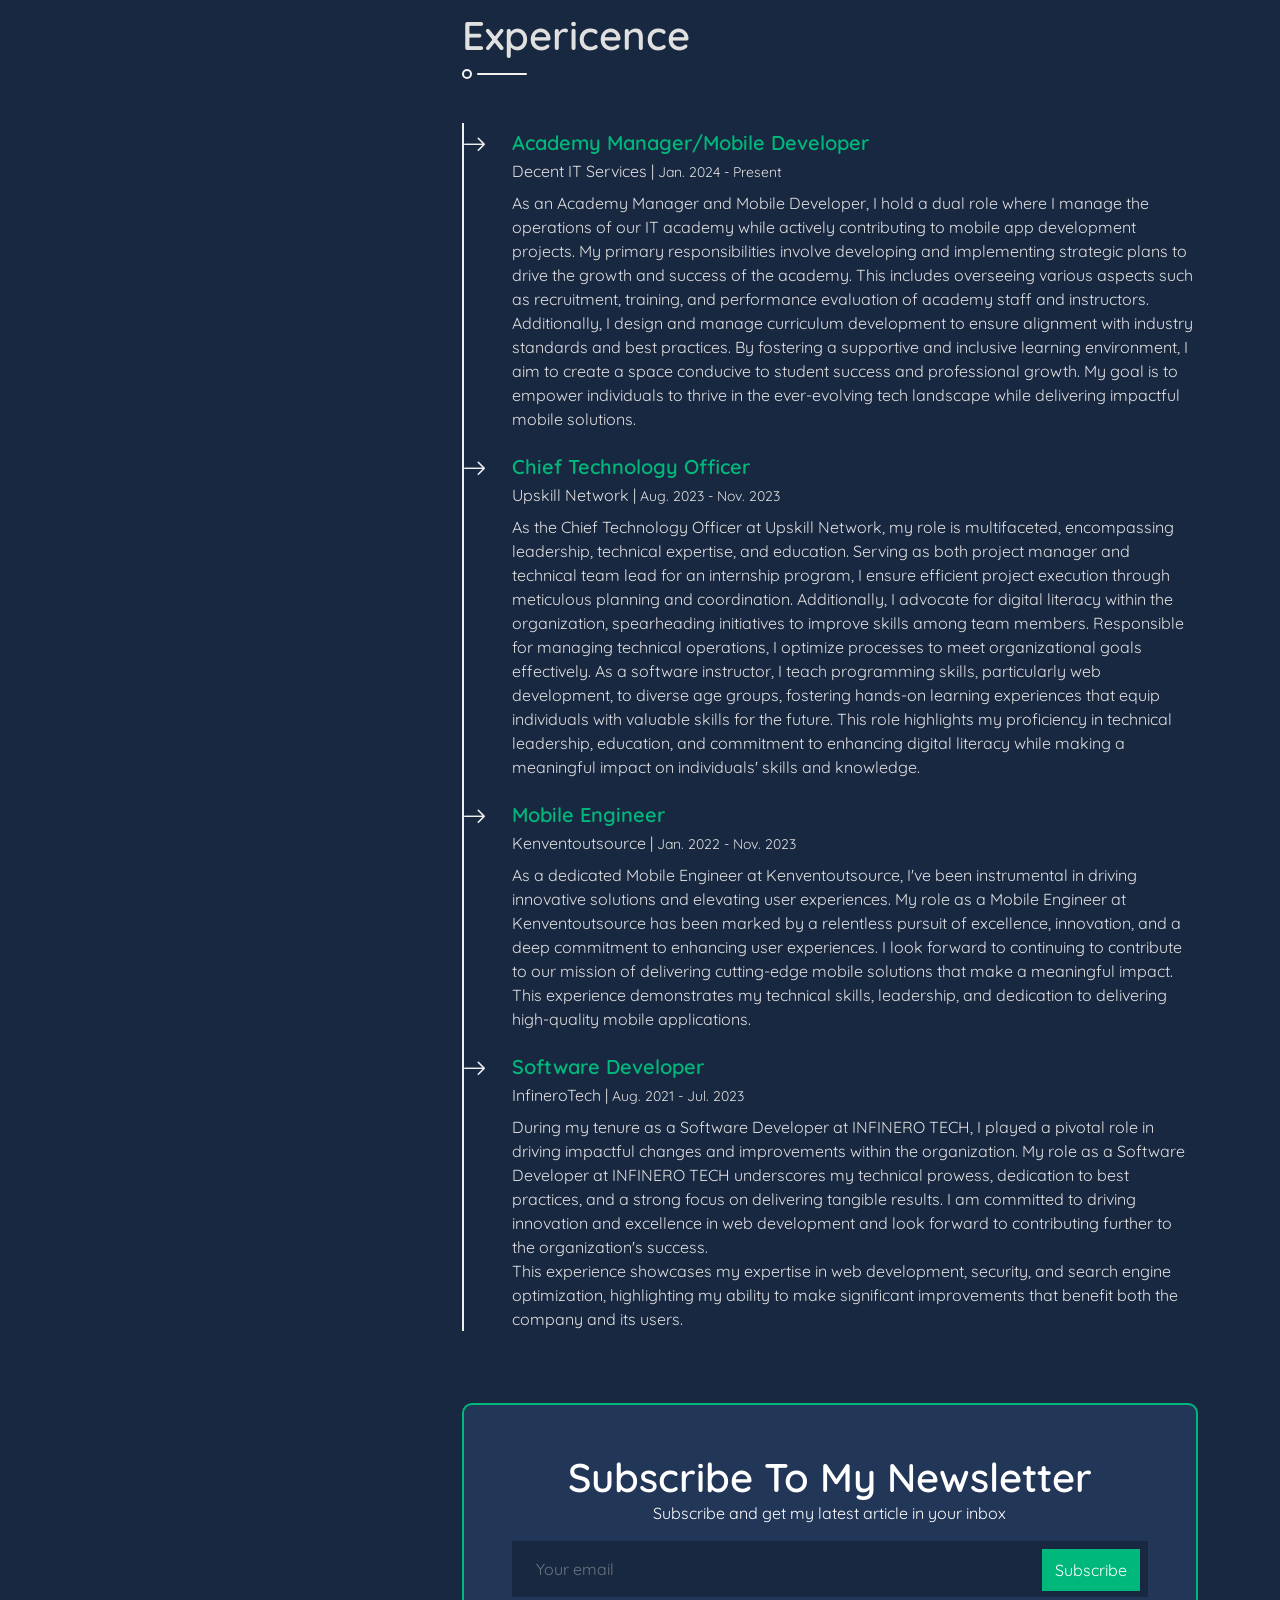
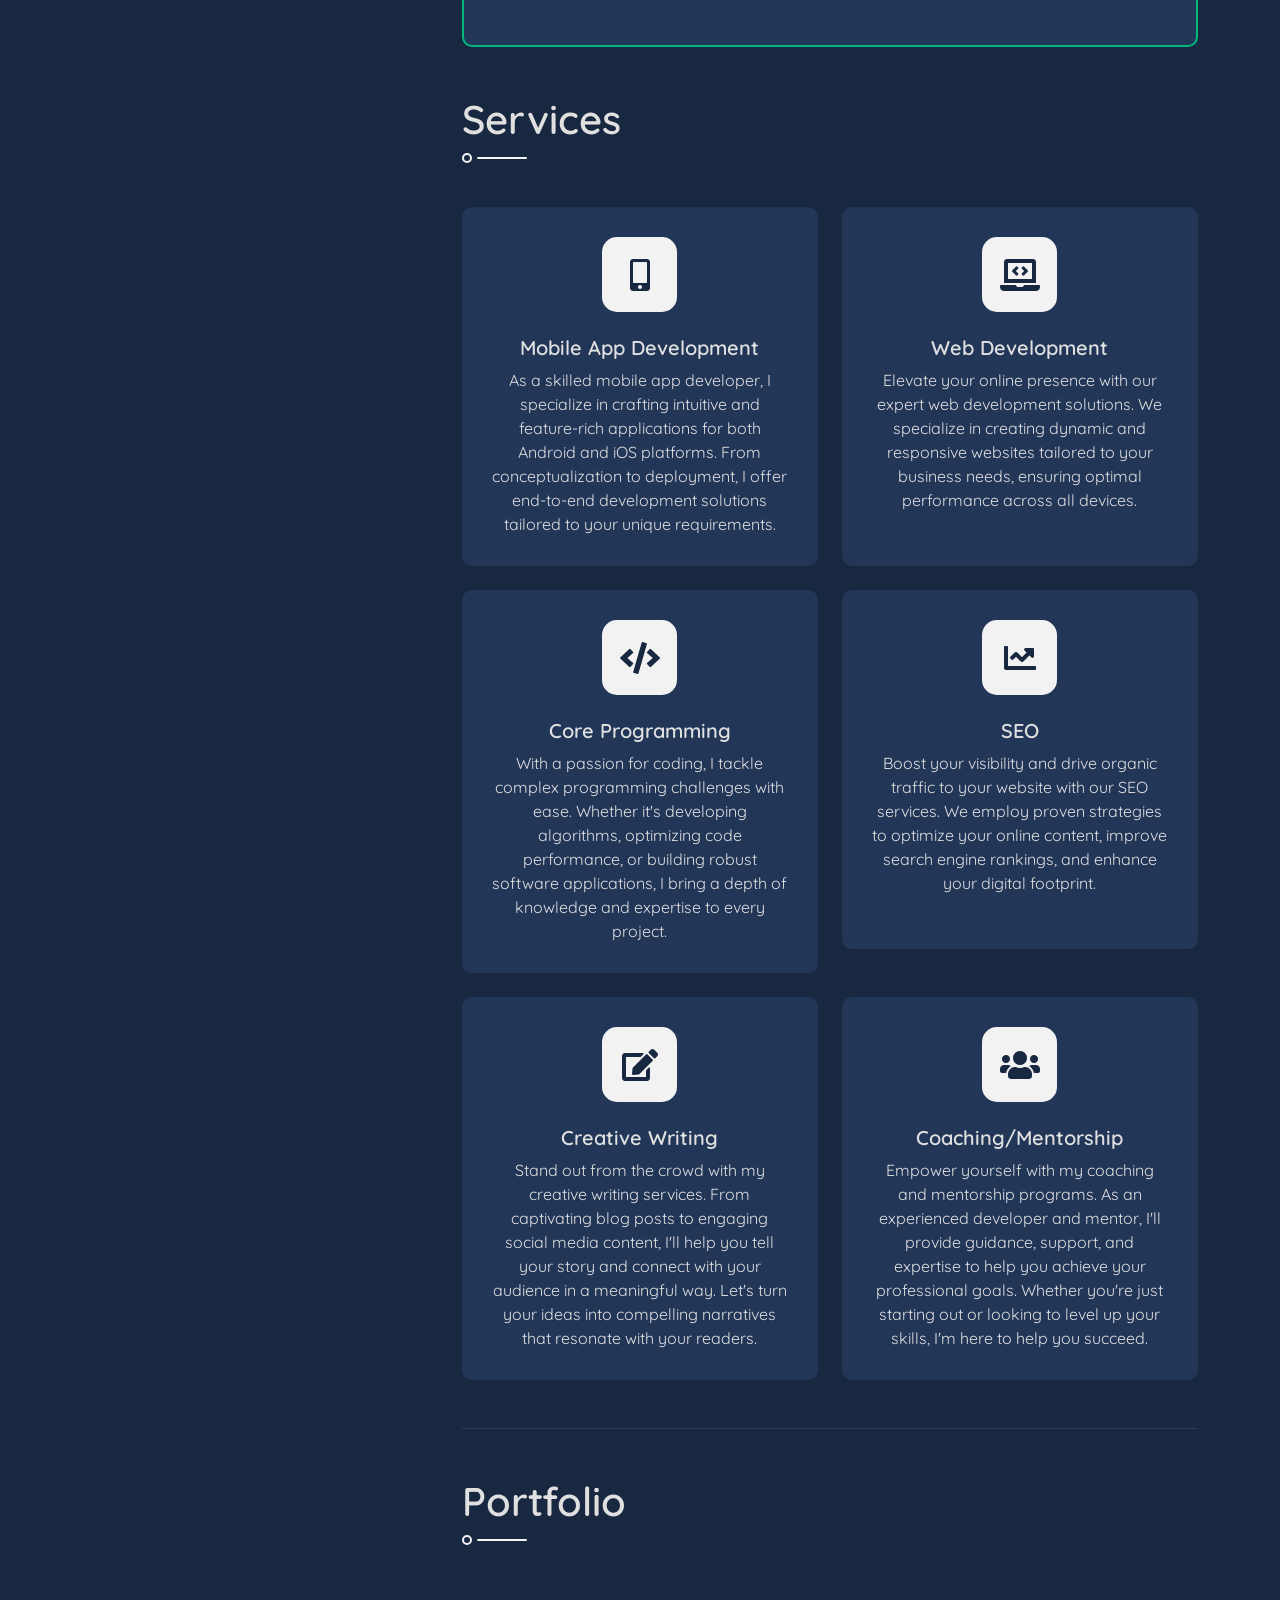
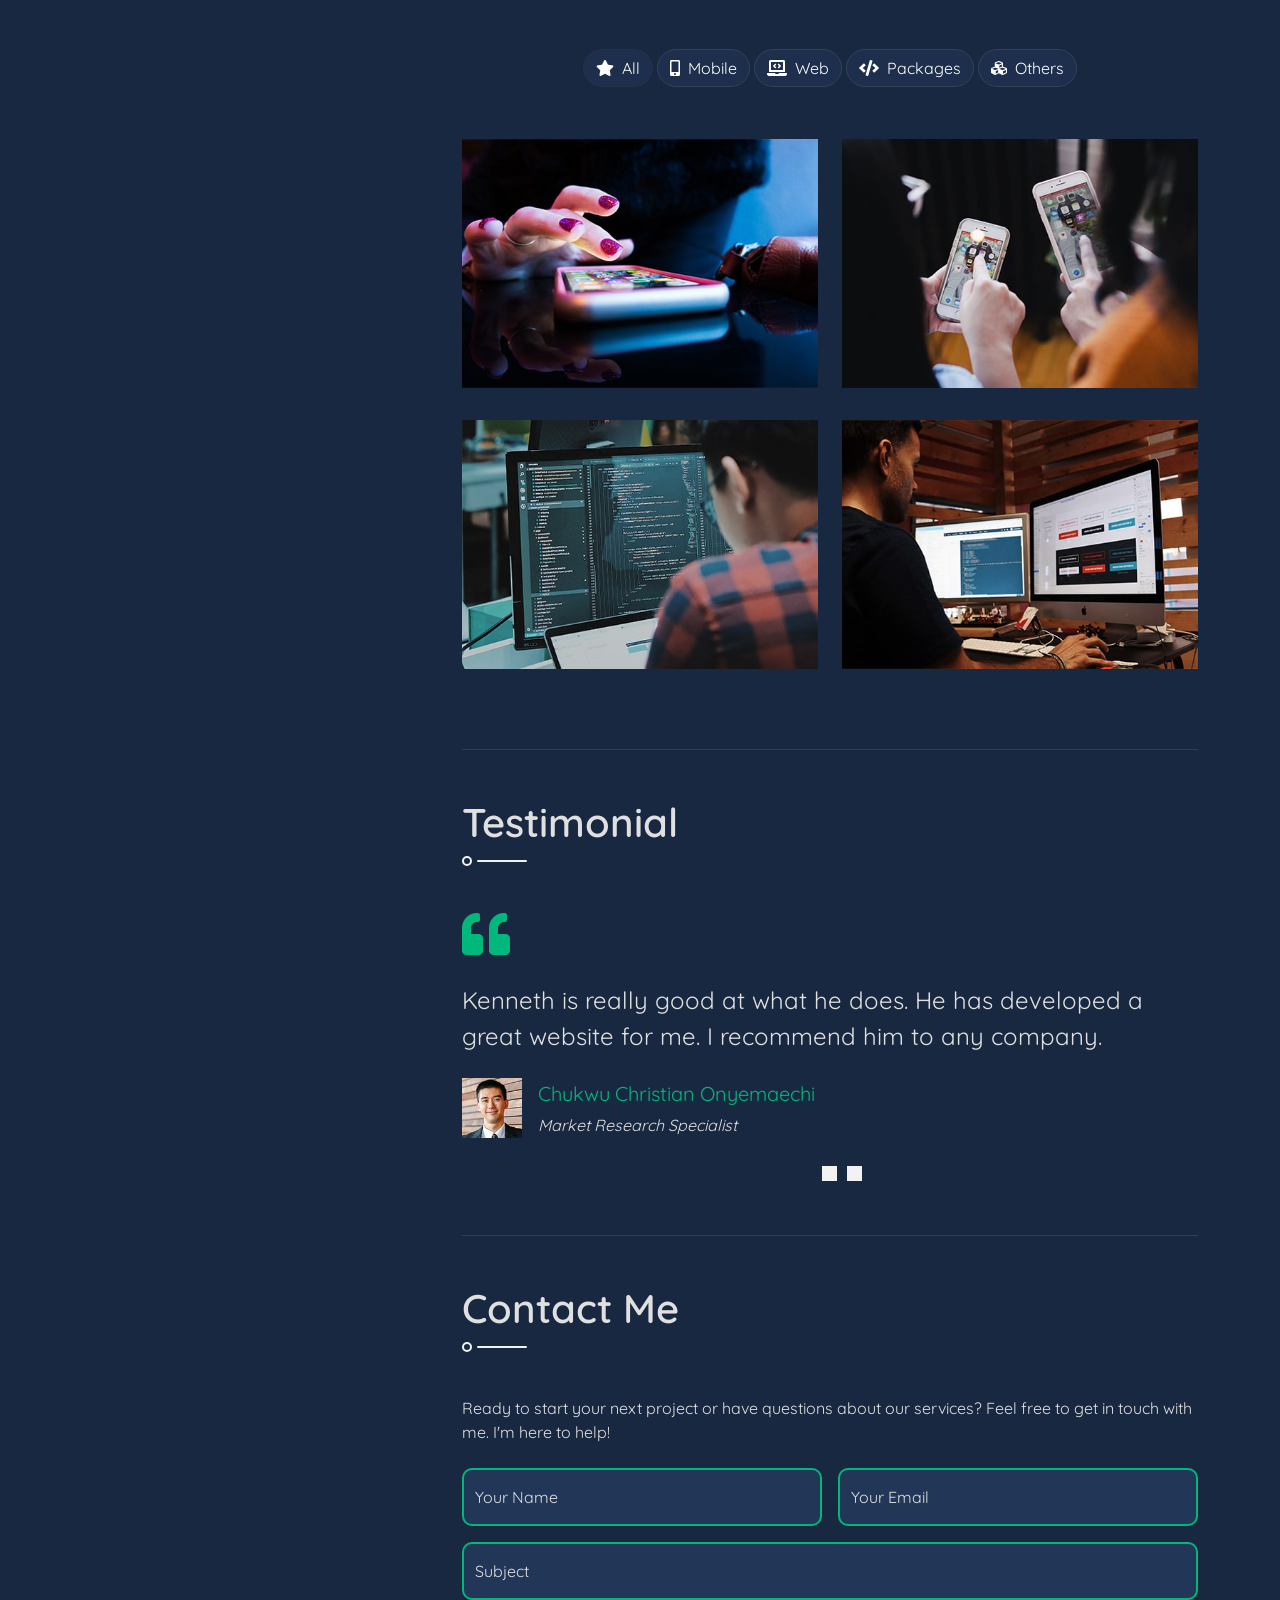
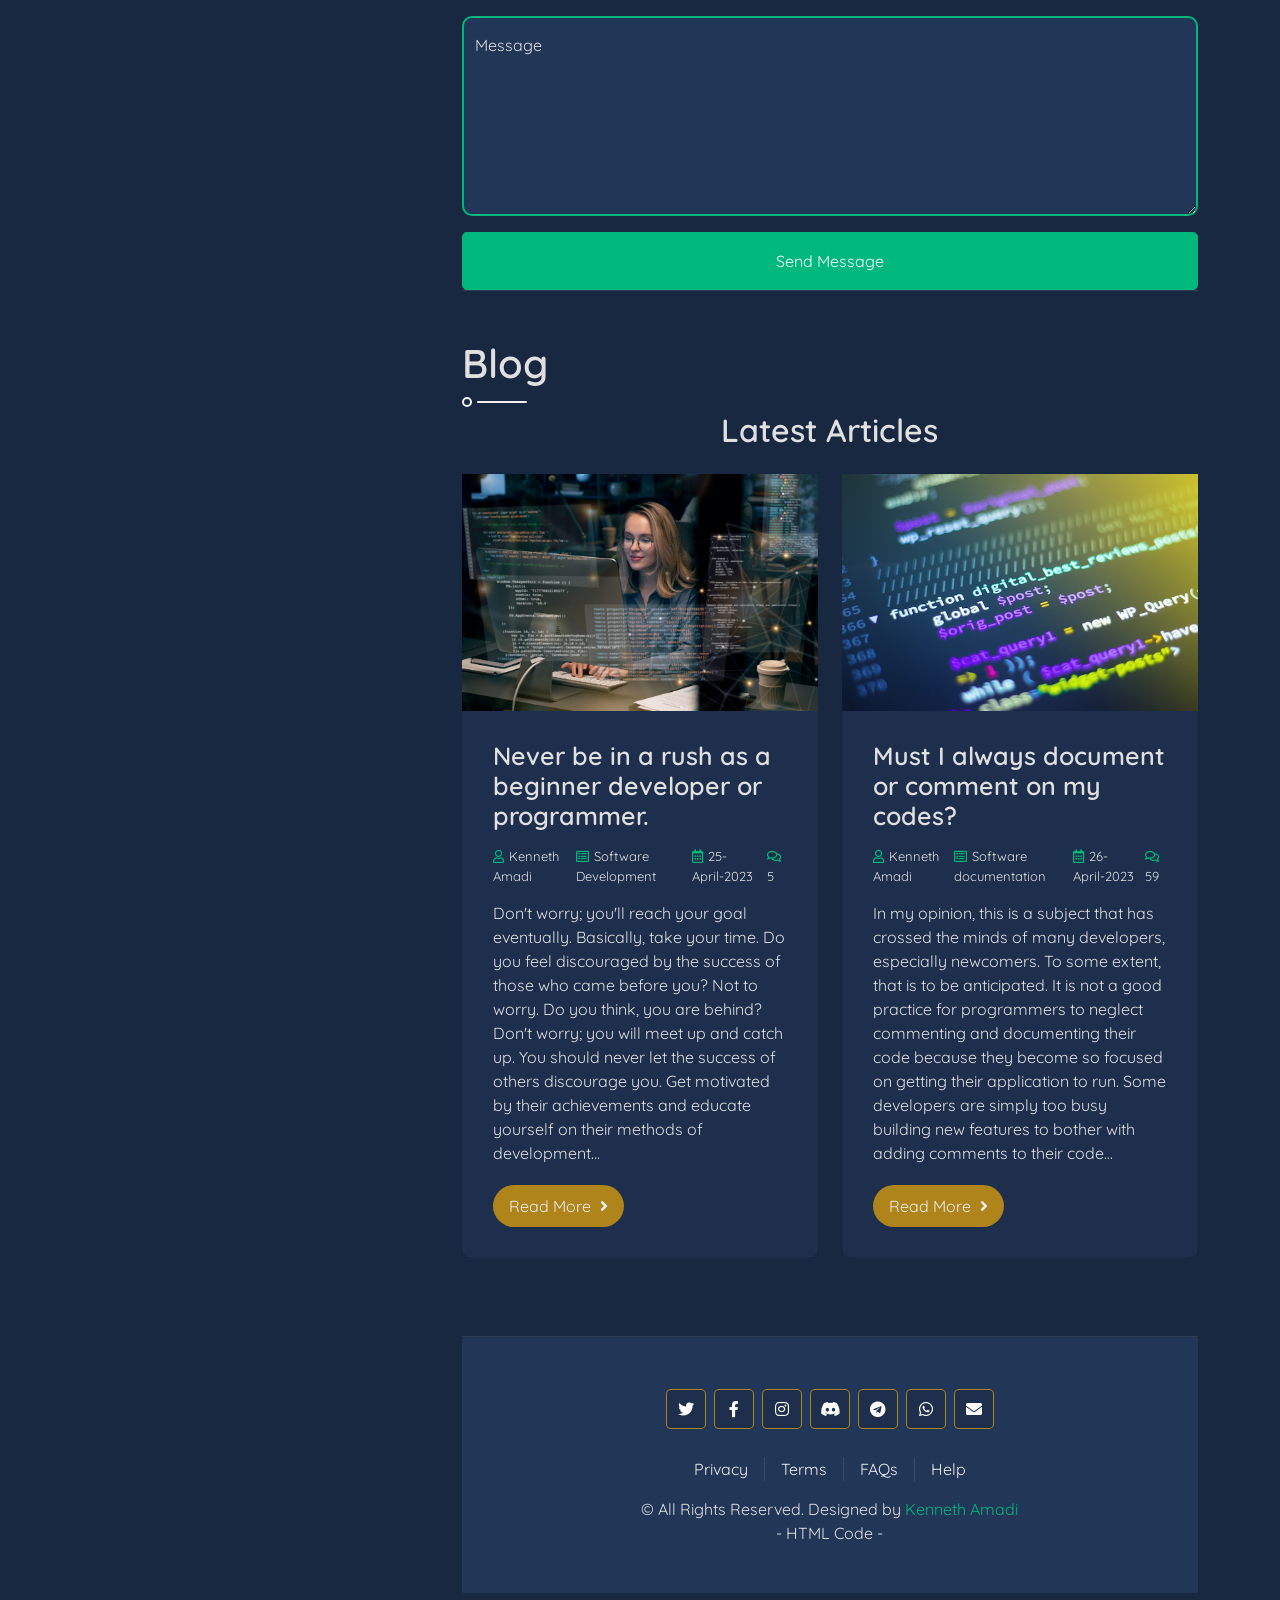
==== commit ec2f6939: "Update meta description and remove unecessary fonts" ====
--- a/index.html
+++ b/index.html
@@ -9,12 +9,13 @@
         Flutter, Android, iOS, User Experience (UX), User Interface (UI), Responsive Design, 
         Code Quality, Innovation, Passionate Developer, Kenresoft, Digital Solutions, Technology">
 
-    <meta content="Explore Kenresoft's digital realm, where passion meets innovation. 
-        As a skilled software developer specializing in mobile and web development, 
+    <meta content="As a skilled software developer specializing in mobile and web development, 
         Kenresoft is dedicated to elevating user experiences through meticulously crafted code. 
         Discover a portfolio showcasing impactful projects, built with a focus on quality, creativity, 
-        and user-centric design. Join the Kenresoft community and embark on a journey of digital transformation."
-        name="description">
+        and user-centric design." name="description">
+
+    <!-- Explore Kenresoft's digital realm, where passion meets innovation.  -->
+    <!-- Join the Kenresoft community and embark on a journey of digital transformation. -->
 
     <!-- Favicon -->
     <link href="img/favicon.ico" rel="icon">
@@ -23,8 +24,6 @@
     <link rel="preconnect" href="https://fonts.googleapis.com">
     <link rel="preconnect" href="https://fonts.gstatic.com" crossorigin>
     <link href="https://fonts.googleapis.com/css2?family=Lato:wght@400;700&display=swap" rel="stylesheet">
-    <link href="https://fonts.googleapis.com/css2?family=Roboto+Condensed&display=swap" rel="stylesheet">
-    <link href="https://fonts.googleapis.com/css2?family=Poppins&display=swap" rel="stylesheet">
     <link href="https://fonts.googleapis.com/css2?family=Quicksand&display=swap" rel="stylesheet">
     <link href="https://fonts.googleapis.com/css2?family=Inter&display=swap" rel="stylesheet">
 
@@ -63,7 +62,7 @@
                 <div class="navbar navbar-expand-lg bg-light navbar-dark overflow-hidden">
                     <div class="container-fluid" style="display: flex;">
                         <div>
-                            <a href="index.html" class="navbar-brand brand gradient-text">KenReSoft</a>
+                            <a href="index.html" class="navbar-brand brand gradient-text" id="animated-text">KenReSoft</a>
                         </div>
                         <button type="button" class="navbar-toggler" data-toggle="collapse"
                             data-target="#navbarCollapse">
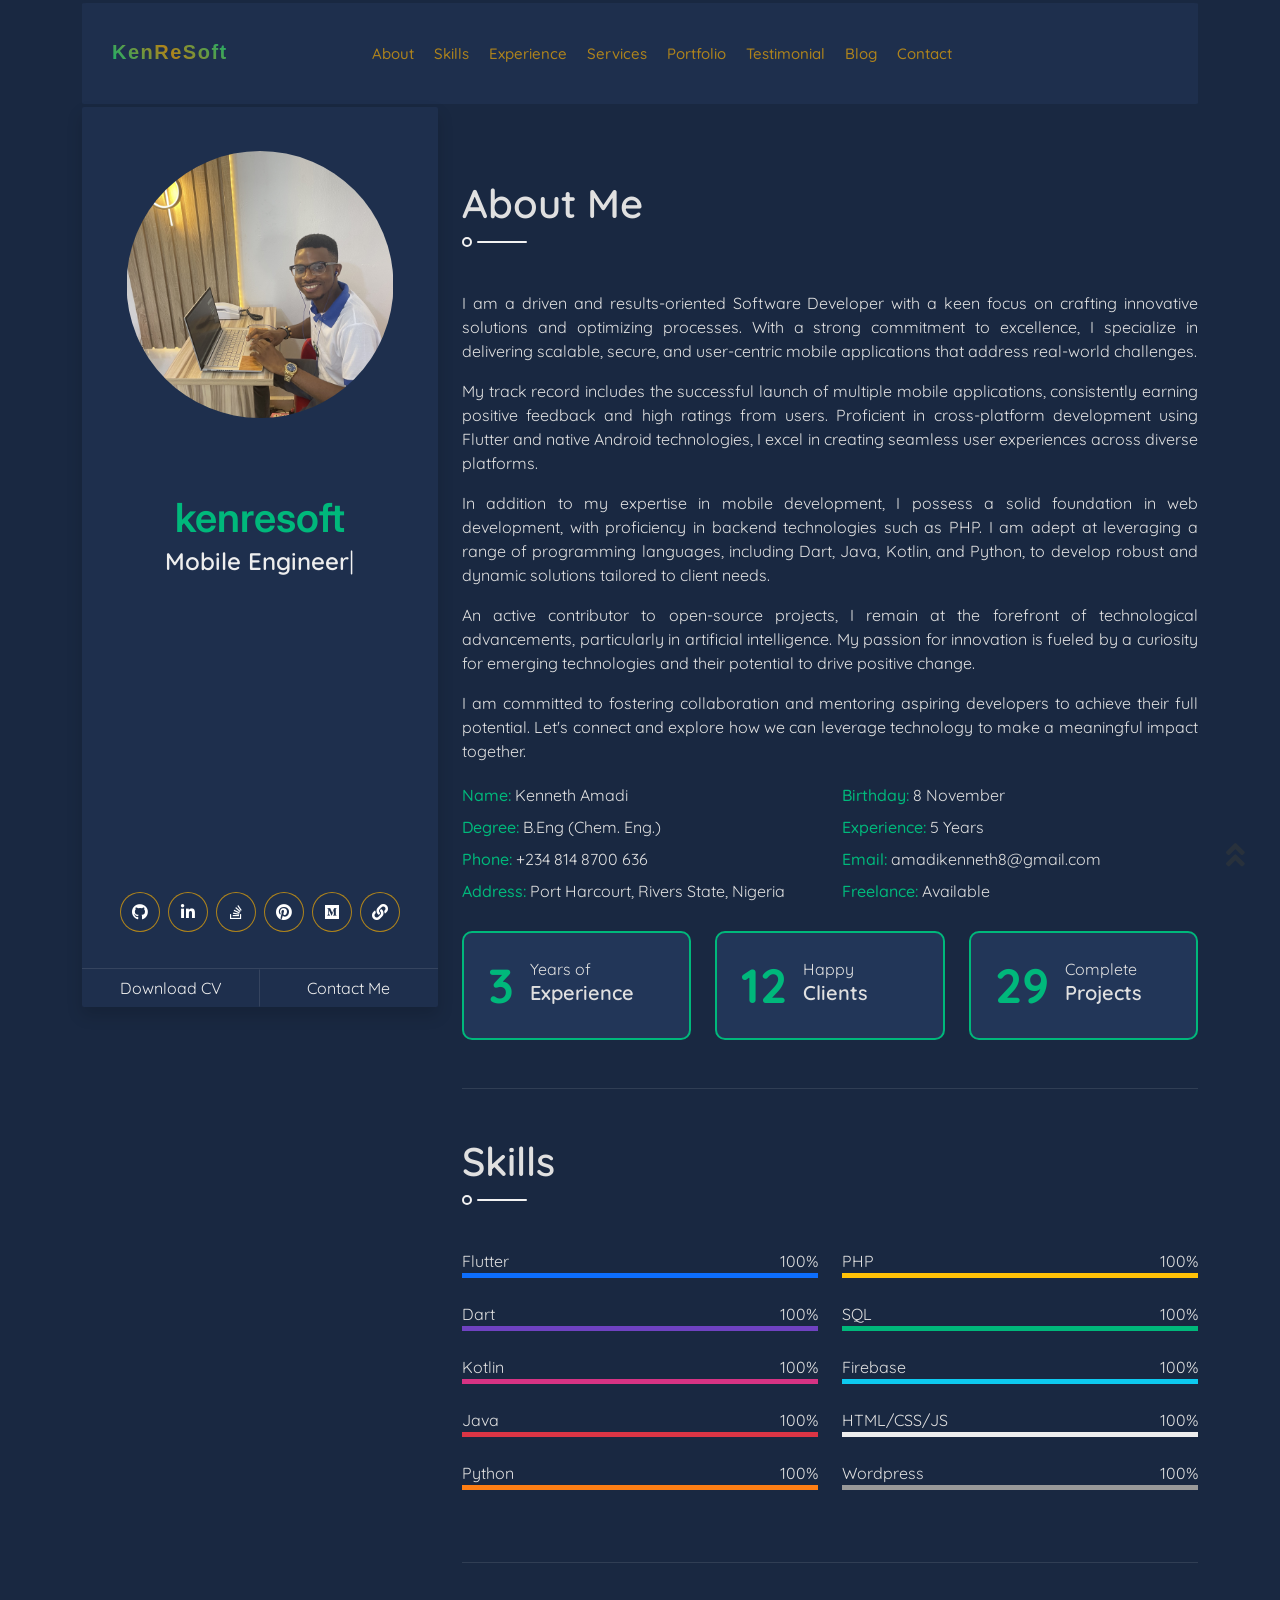
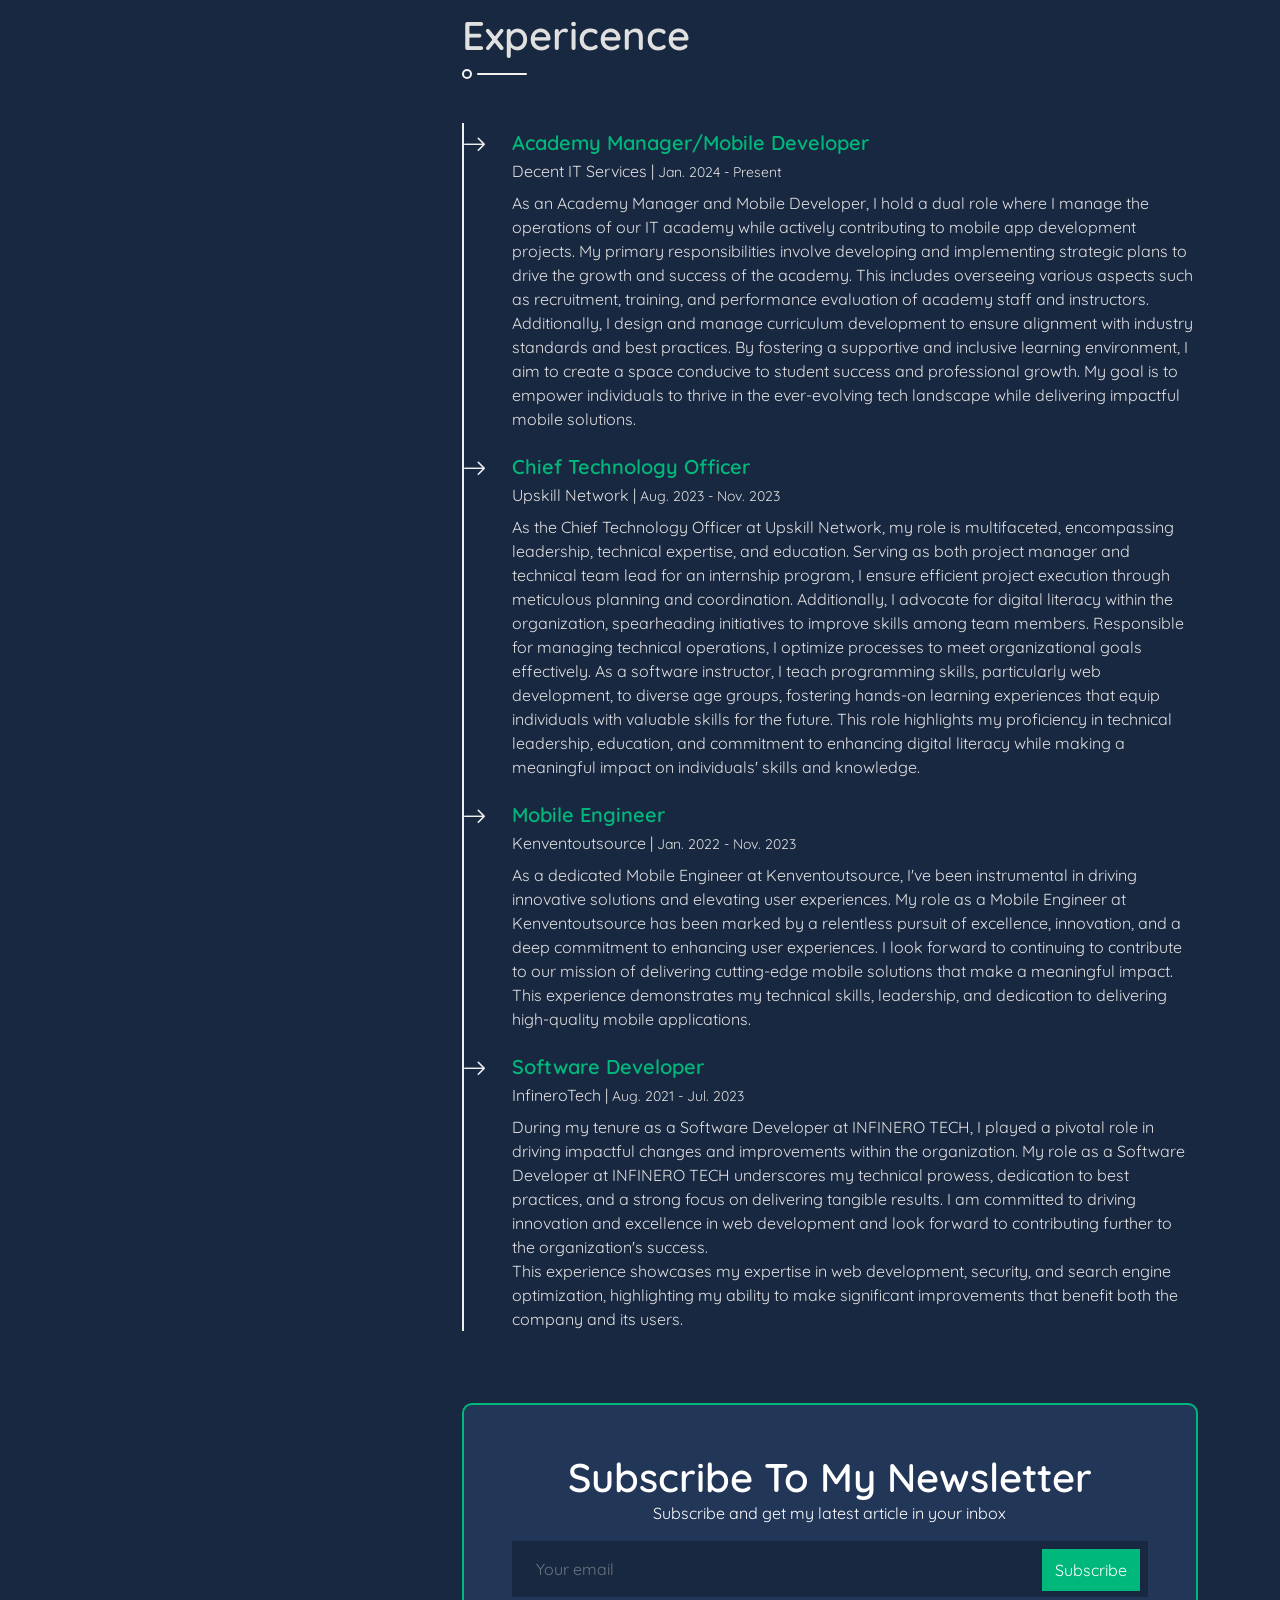
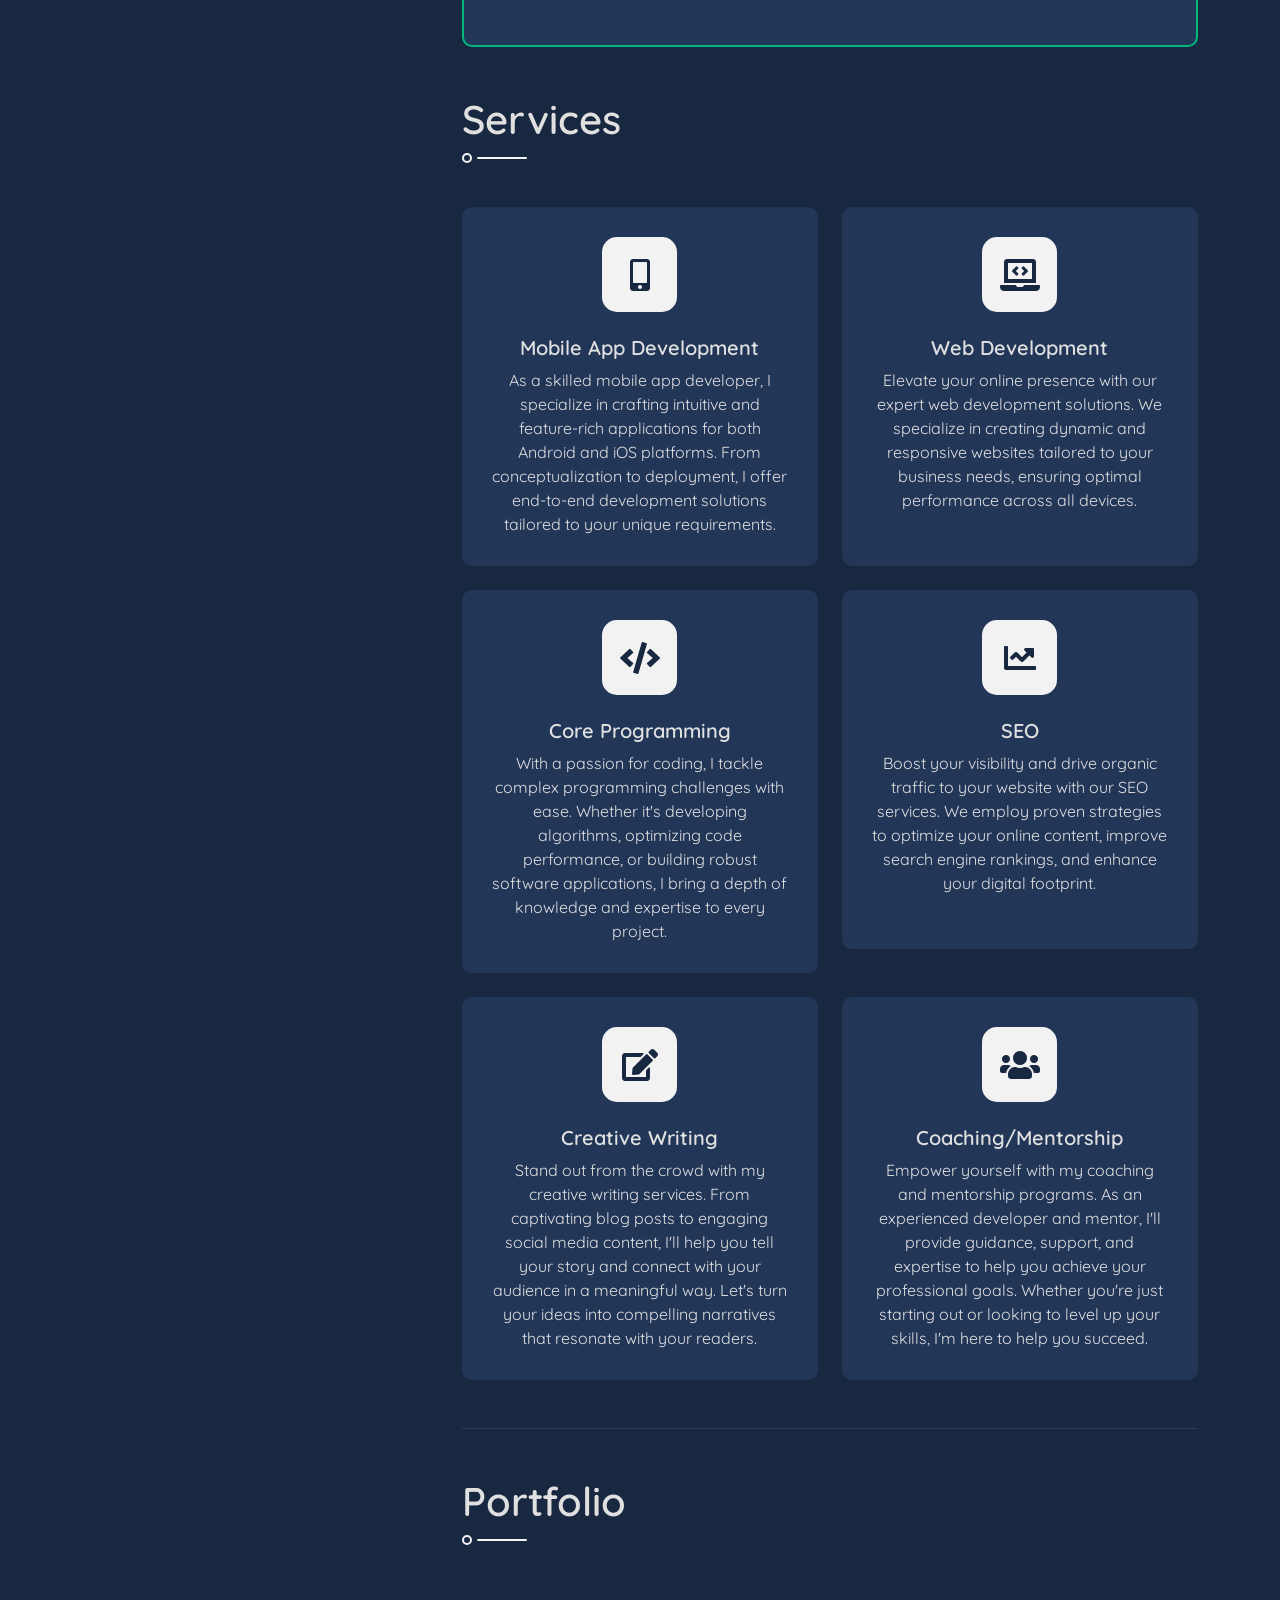
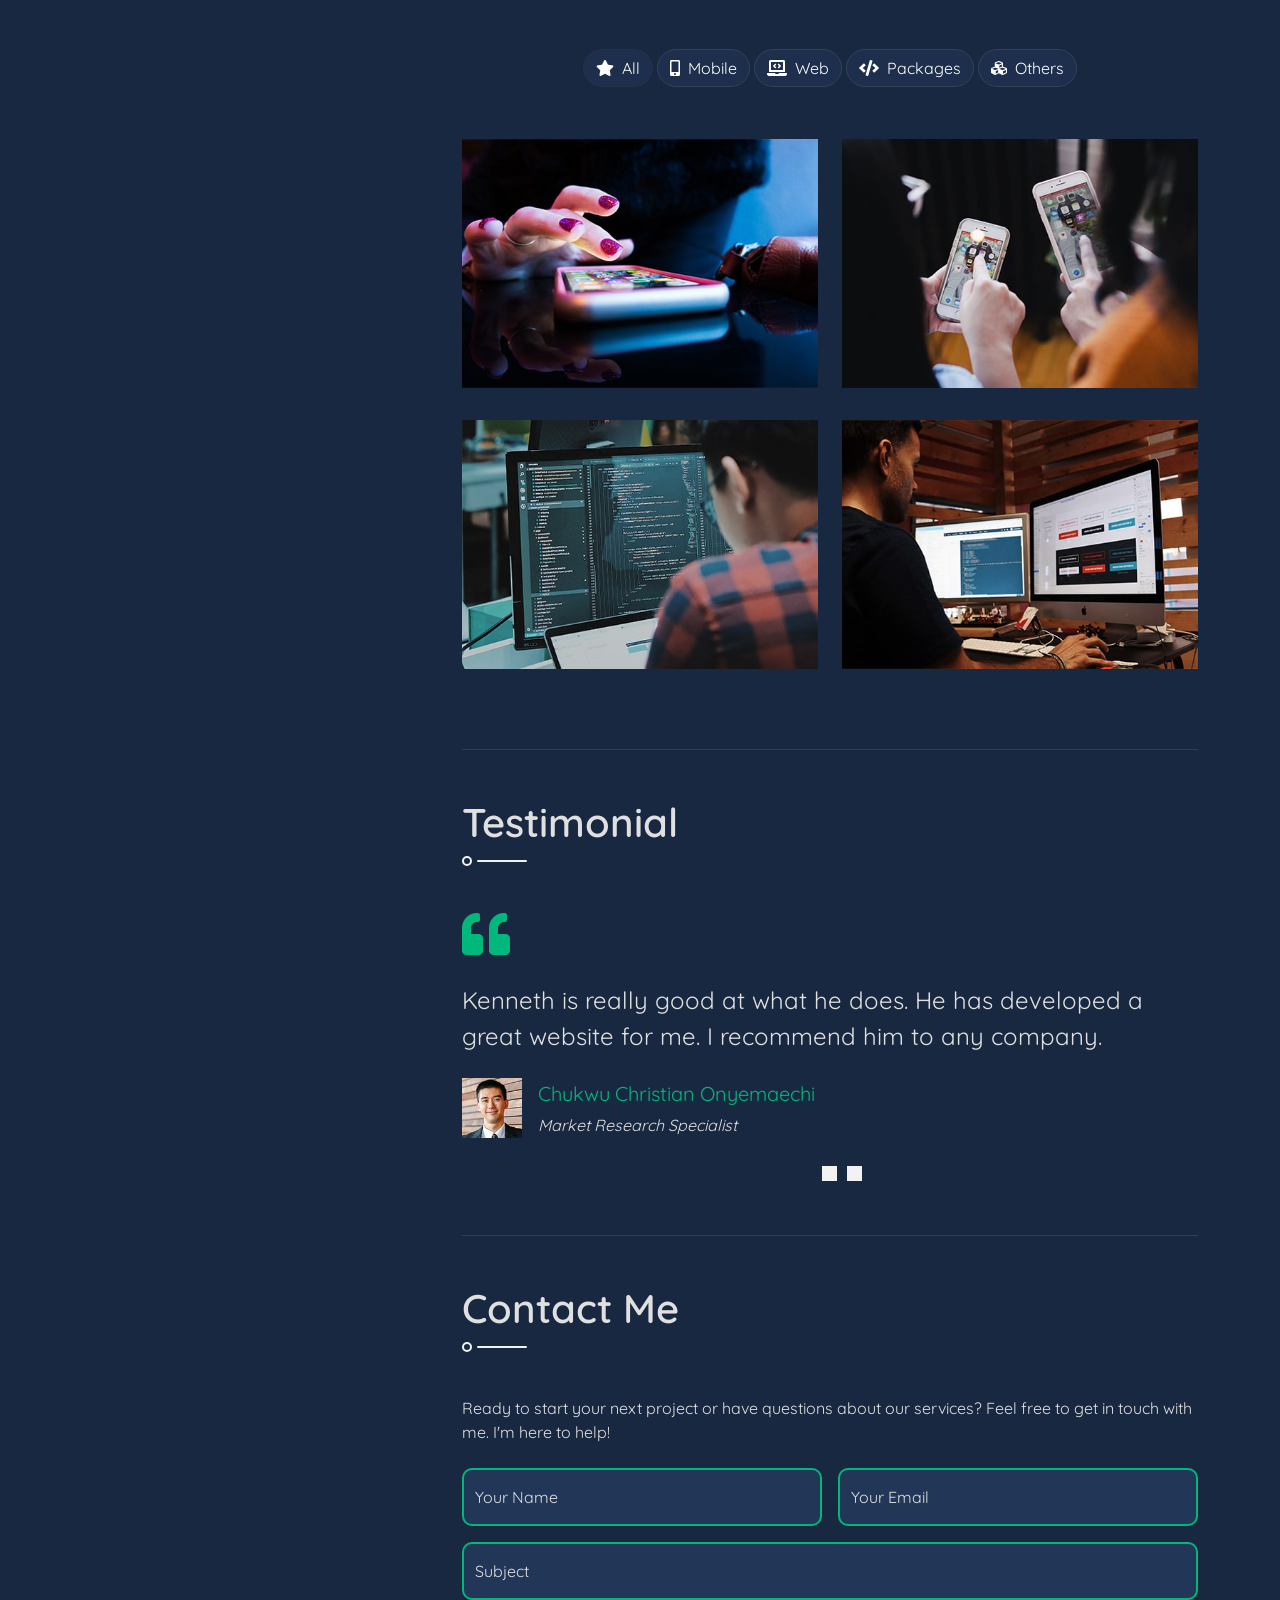
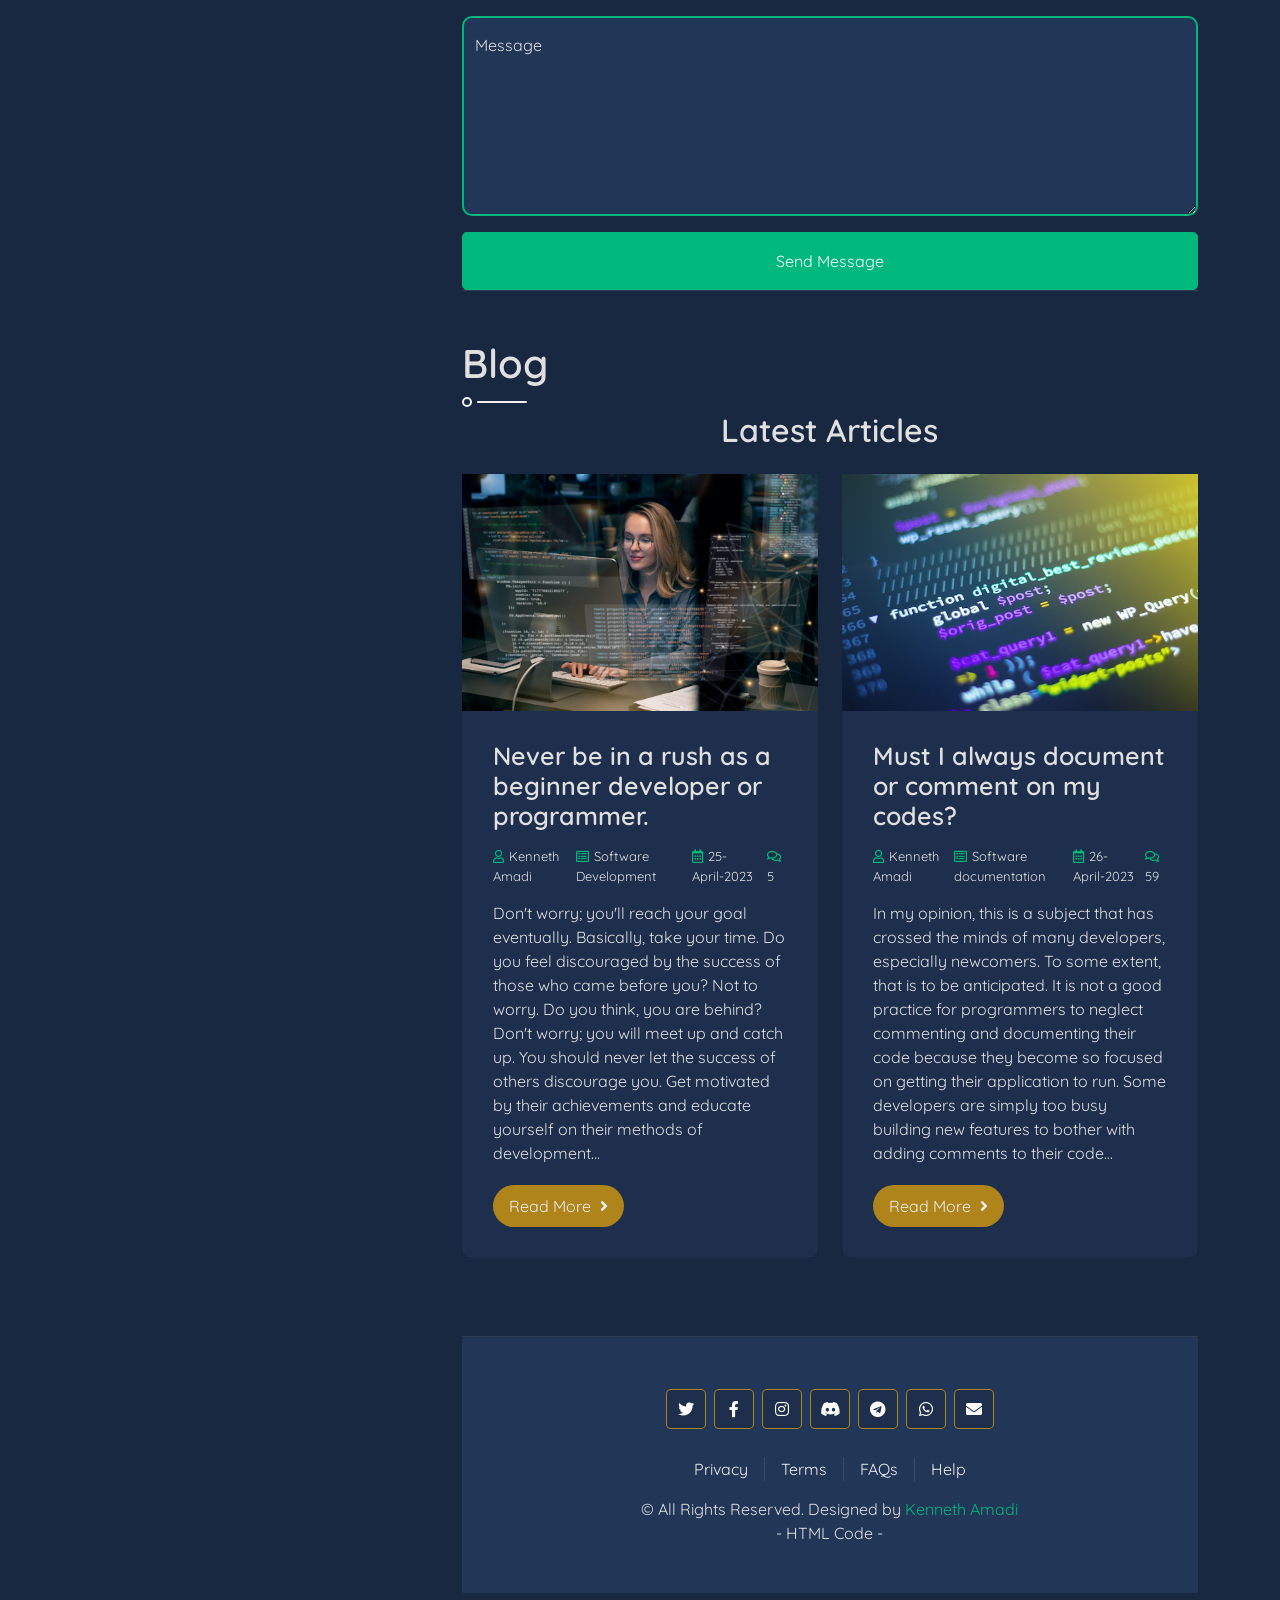
==== commit 10cb6e9e: "Update meta description" ====
--- a/index.html
+++ b/index.html
@@ -9,10 +9,8 @@
         Flutter, Android, iOS, User Experience (UX), User Interface (UI), Responsive Design, 
         Code Quality, Innovation, Passionate Developer, Kenresoft, Digital Solutions, Technology">
 
-    <meta content="As a skilled software developer specializing in mobile and web development, 
-        Kenresoft is dedicated to elevating user experiences through meticulously crafted code. 
-        Discover a portfolio showcasing impactful projects, built with a focus on quality, creativity, 
-        and user-centric design." name="description">
+    <meta content="As a  Mobile Engineer, I am committed to enhancing user experiences through meticulously crafted code. 
+        I deliver impactful solutions that resonate with users." name="description">
 
     <!-- Explore Kenresoft's digital realm, where passion meets innovation.  -->
     <!-- Join the Kenresoft community and embark on a journey of digital transformation. -->
@@ -23,9 +21,8 @@
     <!-- Google Web Fonts -->
     <link rel="preconnect" href="https://fonts.googleapis.com">
     <link rel="preconnect" href="https://fonts.gstatic.com" crossorigin>
-    <link href="https://fonts.googleapis.com/css2?family=Lato:wght@400;700&display=swap" rel="stylesheet">
+    <link href="https://fonts.googleapis.com/css2?family=Inter&display=swap" rel="stylesheet">
     <link href="https://fonts.googleapis.com/css2?family=Quicksand&display=swap" rel="stylesheet">
-    <link href="https://fonts.googleapis.com/css2?family=Inter&display=swap" rel="stylesheet">
 
     <!-- Icon Font Stylesheet -->
     <link href="https://cdnjs.cloudflare.com/ajax/libs/font-awesome/5.10.0/css/all.min.css" rel="stylesheet">
@@ -62,7 +59,8 @@
                 <div class="navbar navbar-expand-lg bg-light navbar-dark overflow-hidden">
                     <div class="container-fluid" style="display: flex;">
                         <div>
-                            <a href="index.html" class="navbar-brand brand gradient-text" id="animated-text">KenReSoft</a>
+                            <a href="index.html" class="navbar-brand brand gradient-text"
+                                id="animated-text">KenReSoft</a>
                         </div>
                         <button type="button" class="navbar-toggler" data-toggle="collapse"
                             data-target="#navbarCollapse">
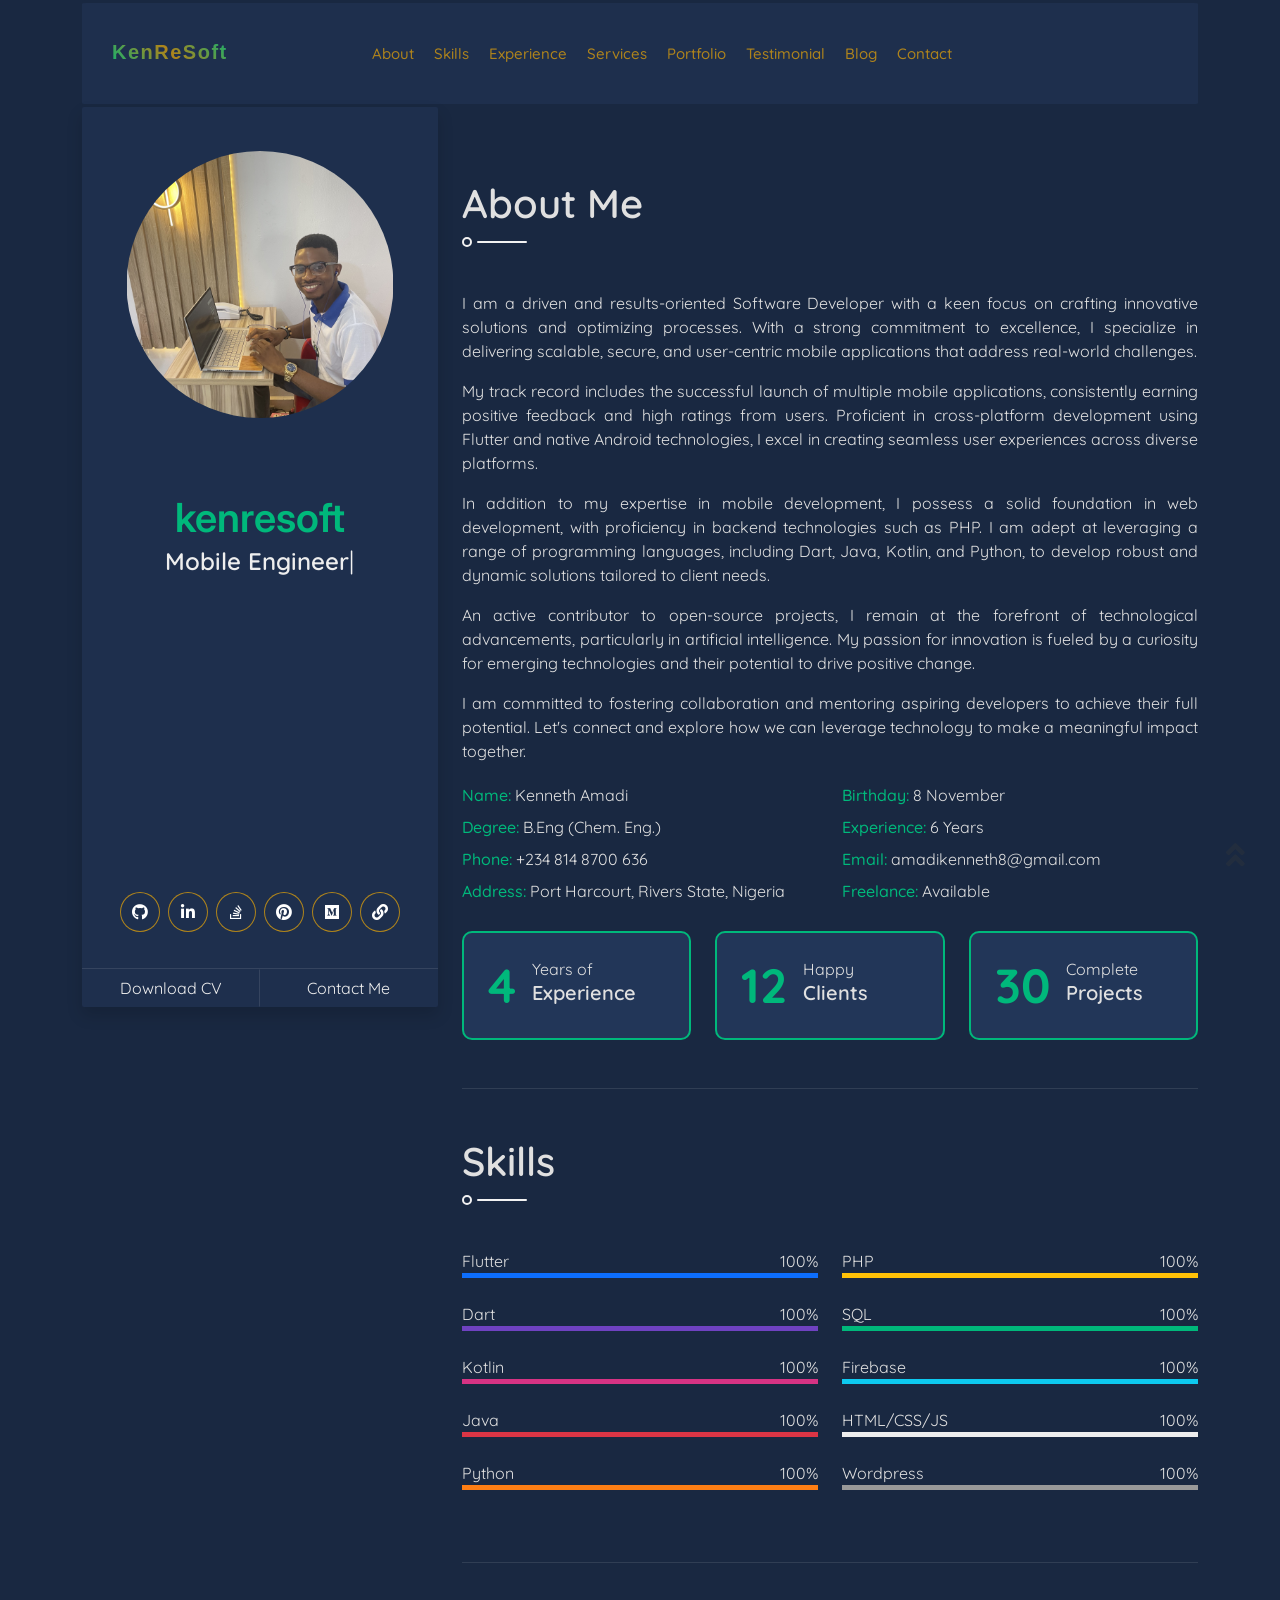
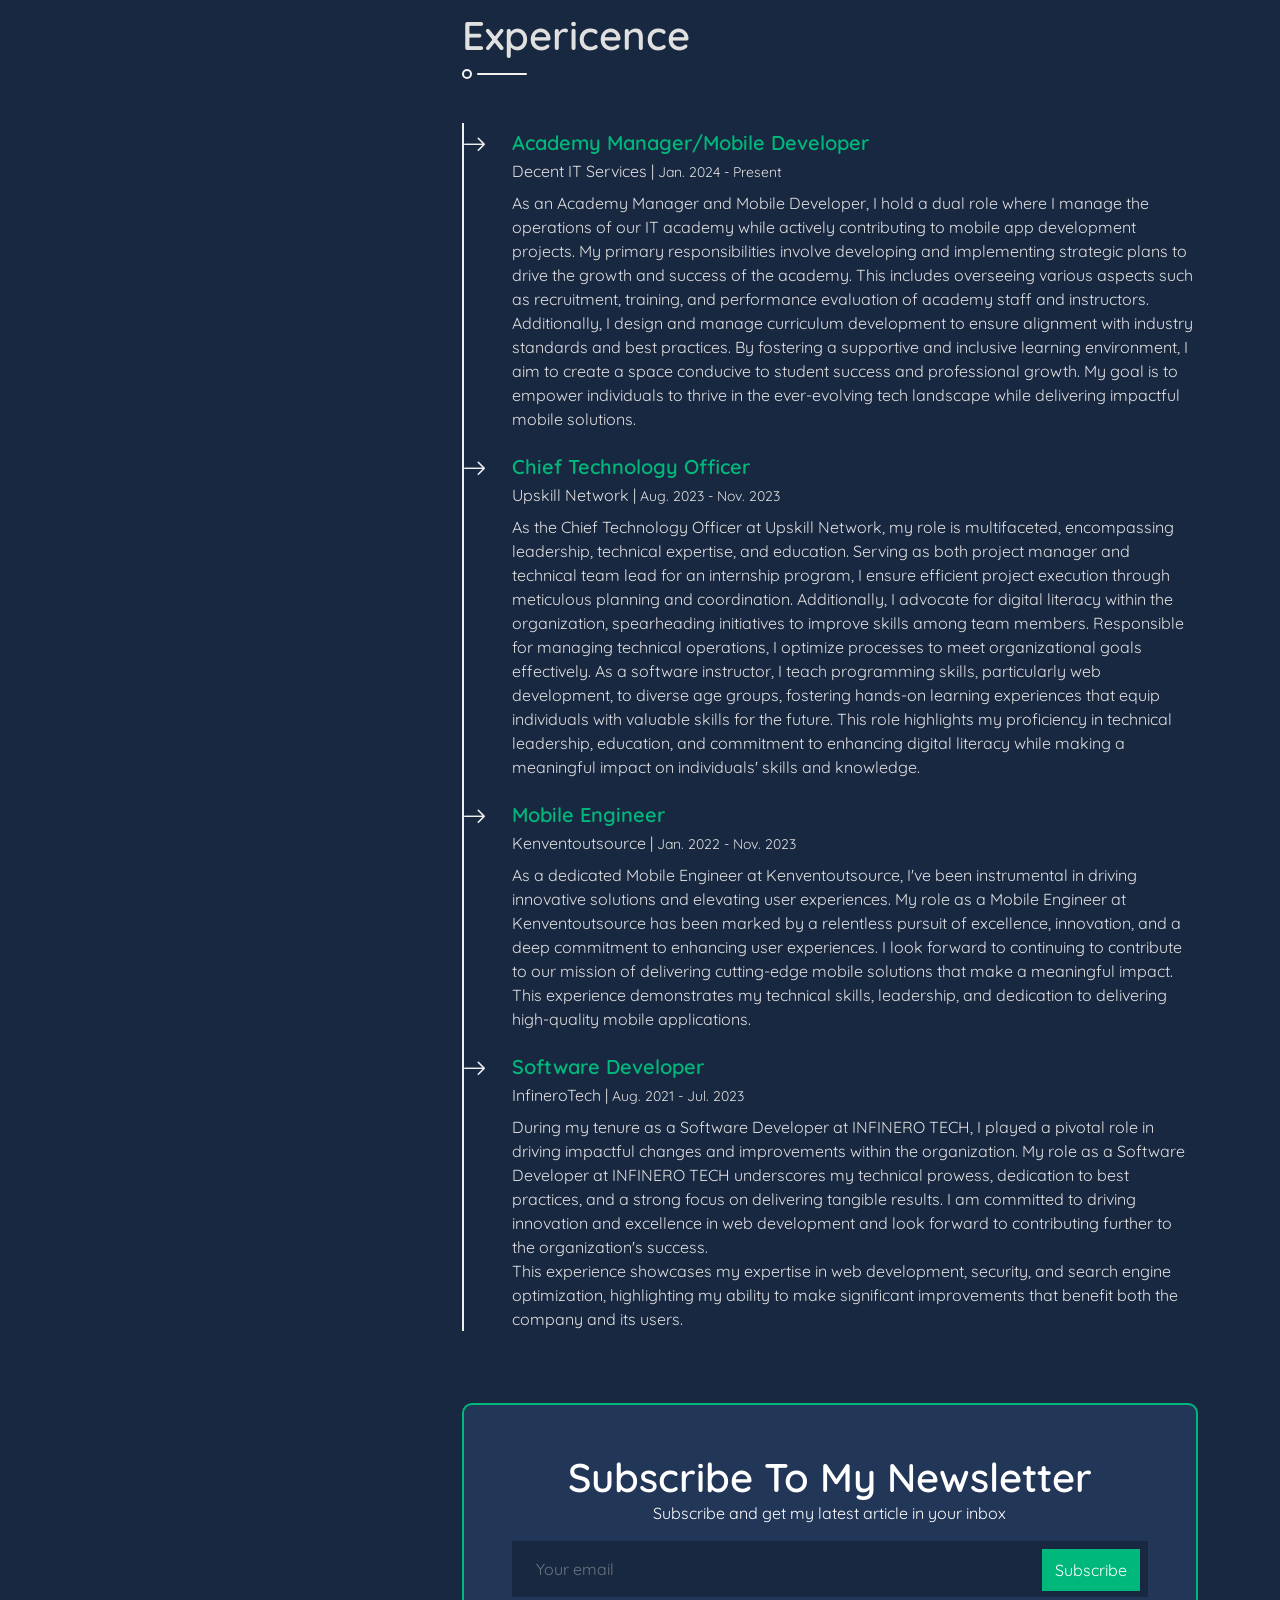
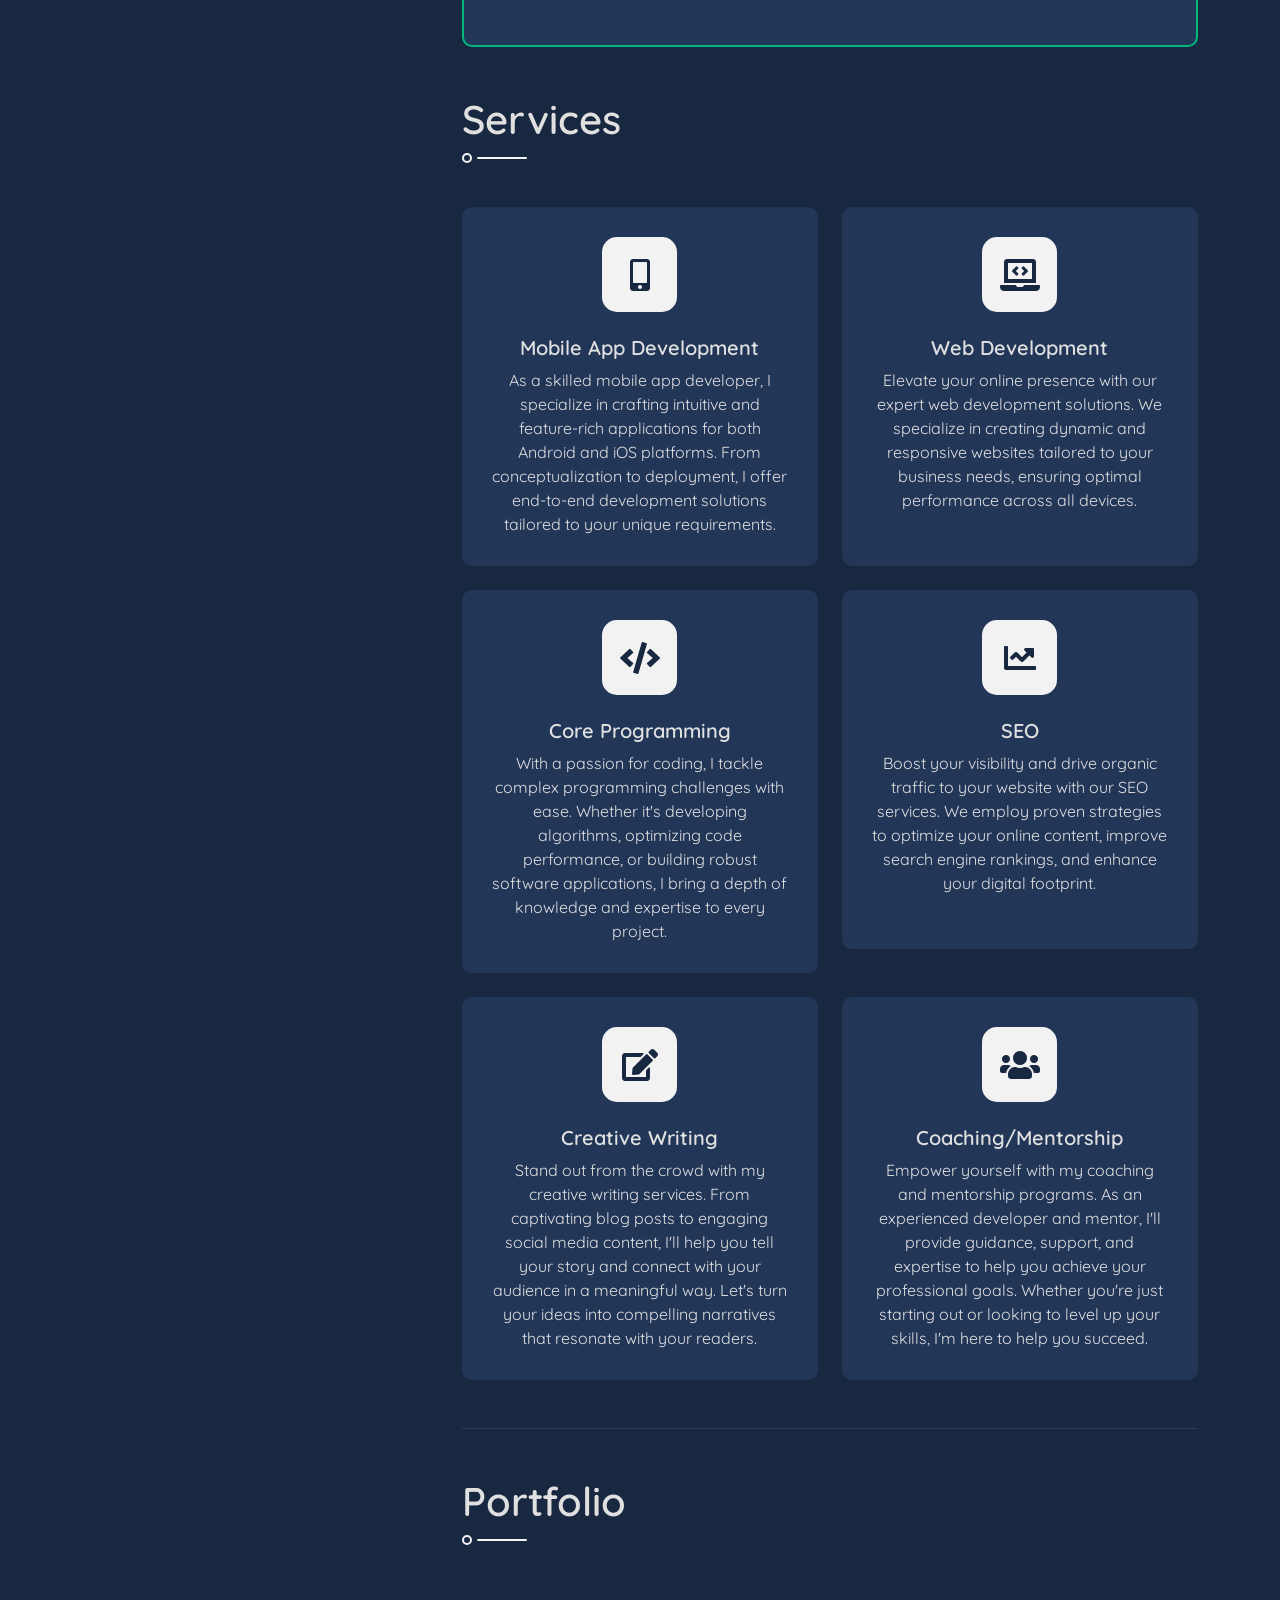
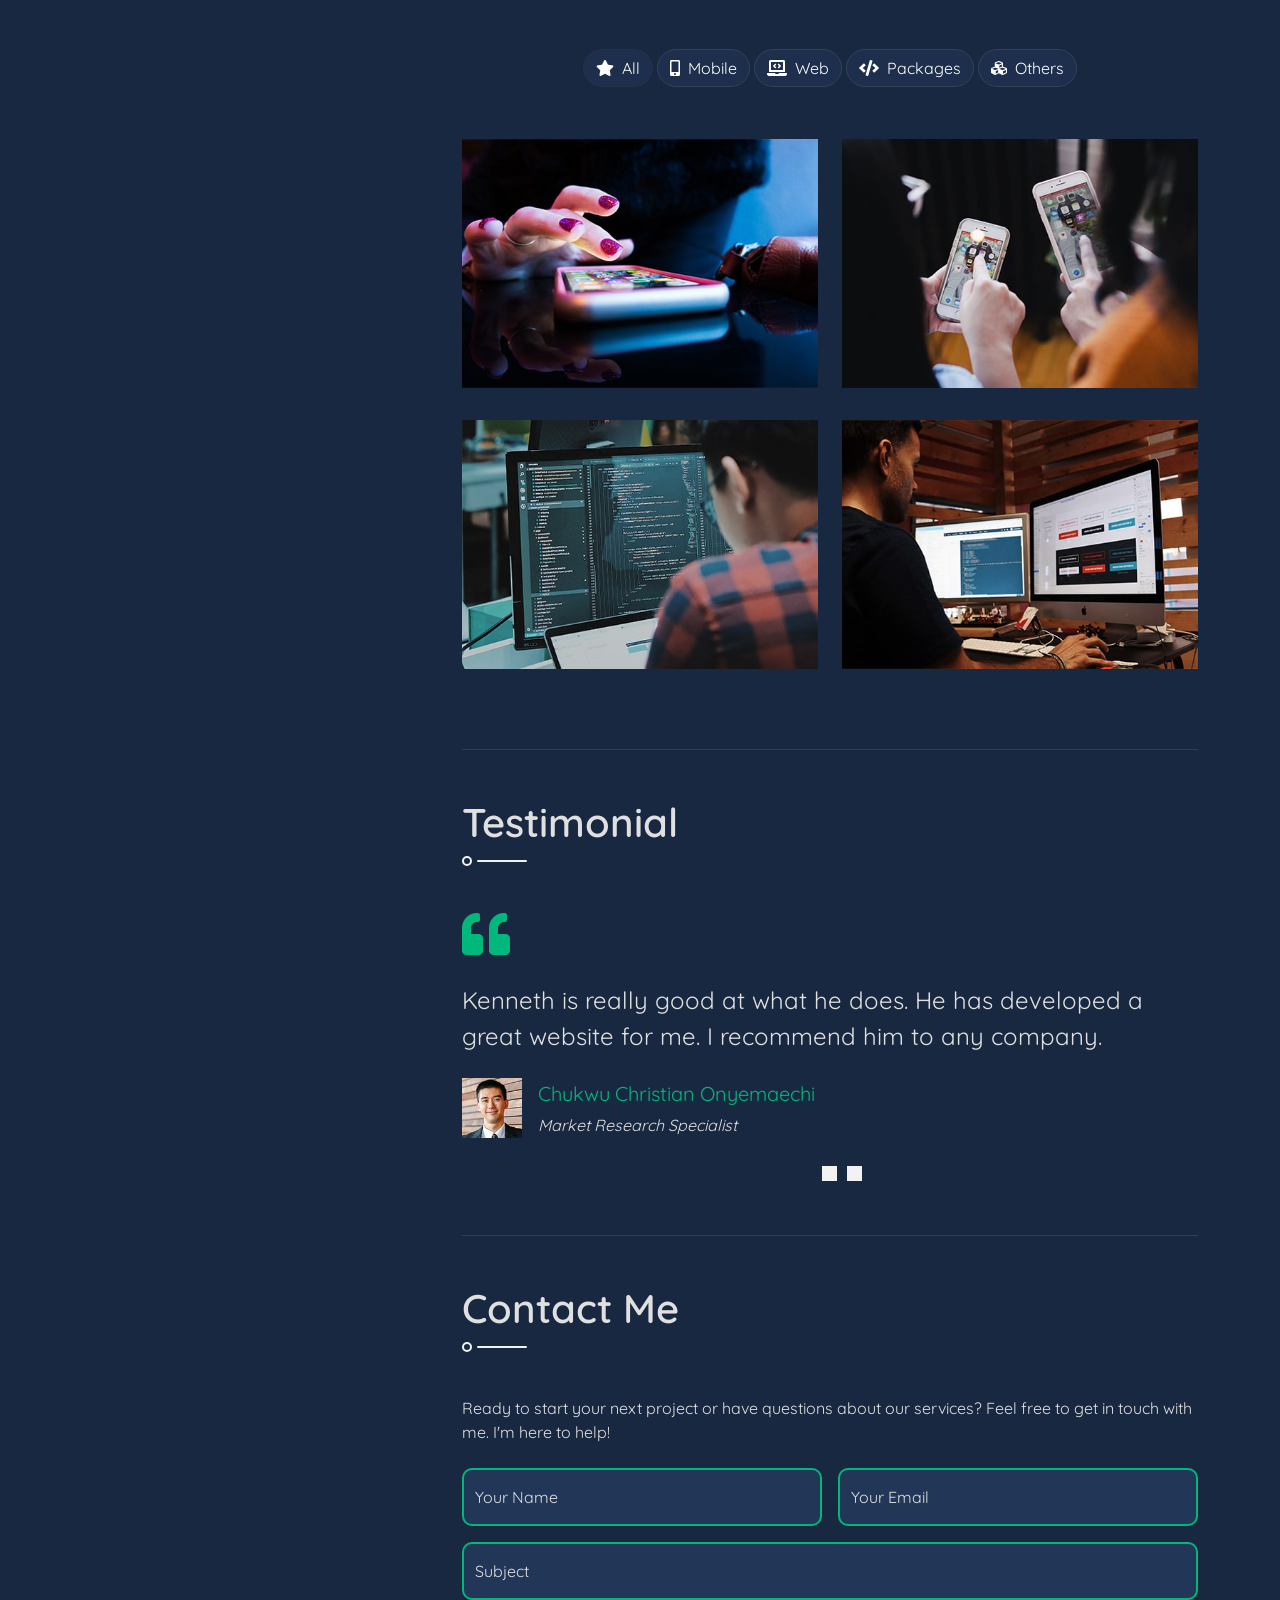
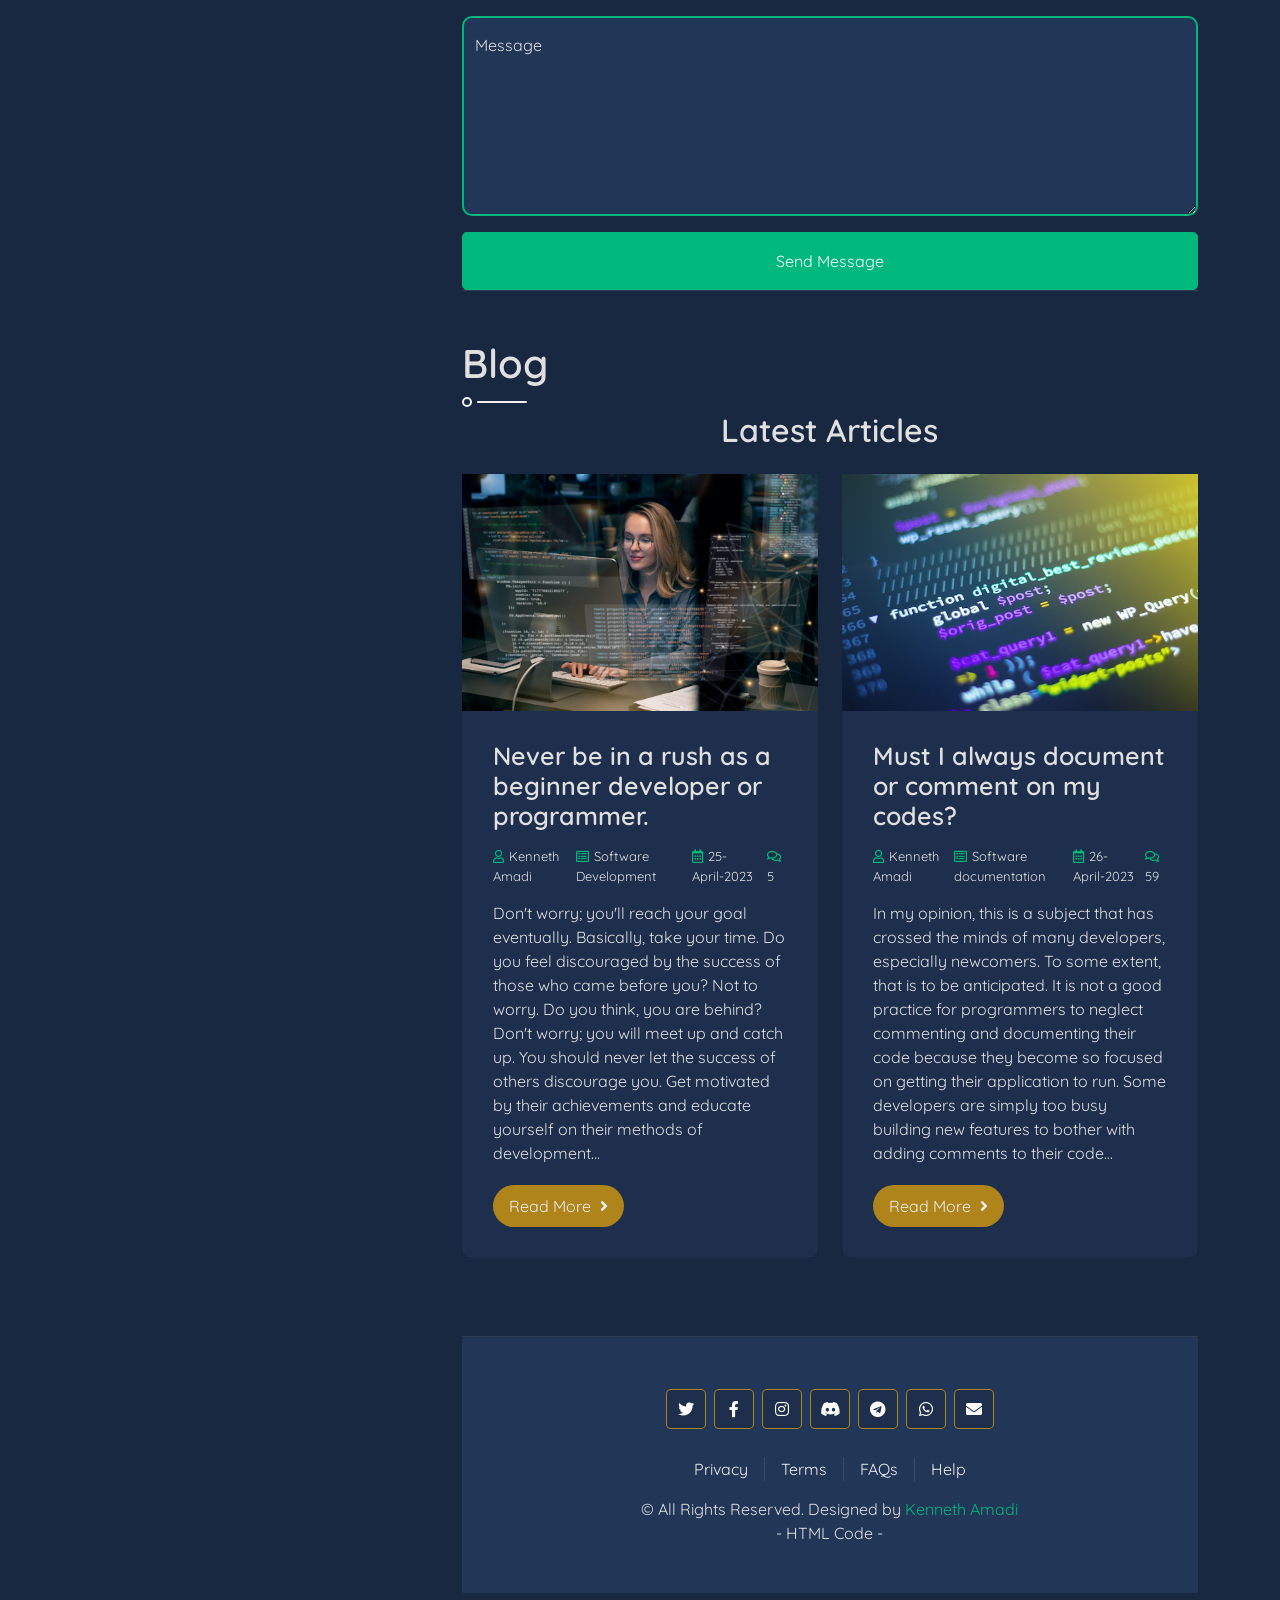
==== commit 027fd96f: "Update portfolio section with projects." ====
--- a/index.html
+++ b/index.html
@@ -165,7 +165,7 @@
                             <span class="fw-medium text-primary">Degree:</span> B.Eng (Chem. Eng.)
                         </div>
                         <div class="col-sm-6 py-1">
-                            <span class="fw-medium text-primary">Experience:</span> 5 Years
+                            <span class="fw-medium text-primary">Experience:</span> 6 Years
                         </div>
                         <div class="col-sm-6 py-1">
                             <span class="fw-medium text-primary">Phone:</span> +234 814 8700 636
@@ -491,9 +491,9 @@
                                                 class="fa fa-mobile-alt me-2"></i>Mobile</li>
                                         <li class="btn btn-secondary" data-filter=".second"><i
                                                 class="fa fa-laptop-code me-2"></i>Web</li>
-                                        <li class="btn btn-secondary" data-filter=".second"><i
+                                        <li class="btn btn-secondary" data-filter=".third"><i
                                                 class="fa fa-code me-2"></i>Packages</li>
-                                        <li class="btn btn-secondary" data-filter=".second"><i
+                                        <li class="btn btn-secondary" data-filter=".fourth"><i
                                                 class="fa fa-cubes me-2"></i>Others</li>
                                     </ul>
                                 </div>
@@ -503,8 +503,13 @@
                                     <div class="position-relative overflow-hidden mb-2">
                                         <img class="img-fluid w-100" src="img/portfolio-1.jpg" alt="">
                                         <div class="portfolio-btn d-flex align-items-center justify-content-center">
-                                            <a href="img/portfolio-1.jpg" data-lightbox="portfolio">
-                                                <i class="bi bi-plus text-light"></i>
+                                            <a href="img/quickresponse-1.png" data-lightbox="portfolio">
+                                                <!-- <i class="bi bi-plus text-light"></i> -->
+                                                <h4>QUICKRESPONSE</h4>
+                                            </a>
+                                            <a href="img/quickresponse-2.png" data-lightbox="portfolio">
+                                            </a>
+                                            <a href="img/quickresponse-3.png" data-lightbox="portfolio">
                                             </a>
                                         </div>
                                     </div>
@@ -513,13 +518,17 @@
                                     <div class="position-relative overflow-hidden mb-2">
                                         <img class="img-fluid w-100" src="img/portfolio-2.jpg" alt="">
                                         <div class="portfolio-btn d-flex align-items-center justify-content-center">
-                                            <a href="img/portfolio-2.jpg" data-lightbox="portfolio">
-                                                <i class="bi bi-plus text-light"></i>
+                                            <a href="img/ost-1.jpg" data-lightbox="portfolio">
+                                                <h4>OST MUSIC</h4>
+                                            </a>
+                                            <a href="img/ost-2.jpg" data-lightbox="portfolio">
+                                            </a>
+                                            <a href="img/ost-3.jpg" data-lightbox="portfolio">
                                             </a>
                                         </div>
                                     </div>
                                 </div>
-                                <div class="col-md-6 mb-4 portfolio-item first">
+                                <div class="col-md-6 mb-4 portfolio-item third">
                                     <div class="position-relative overflow-hidden mb-2">
                                         <img class="img-fluid w-100" src="img/portfolio-3.jpg" alt="">
                                         <div class="portfolio-btn d-flex align-items-center justify-content-center">
@@ -529,7 +538,7 @@
                                         </div>
                                     </div>
                                 </div>
-                                <div class="col-md-6 mb-4 portfolio-item second">
+                                <div class="col-md-6 mb-4 portfolio-item fourth">
                                     <div class="position-relative overflow-hidden mb-2">
                                         <img class="img-fluid w-100" src="img/portfolio-4.jpg" alt="">
                                         <div class="portfolio-btn d-flex align-items-center justify-content-center">
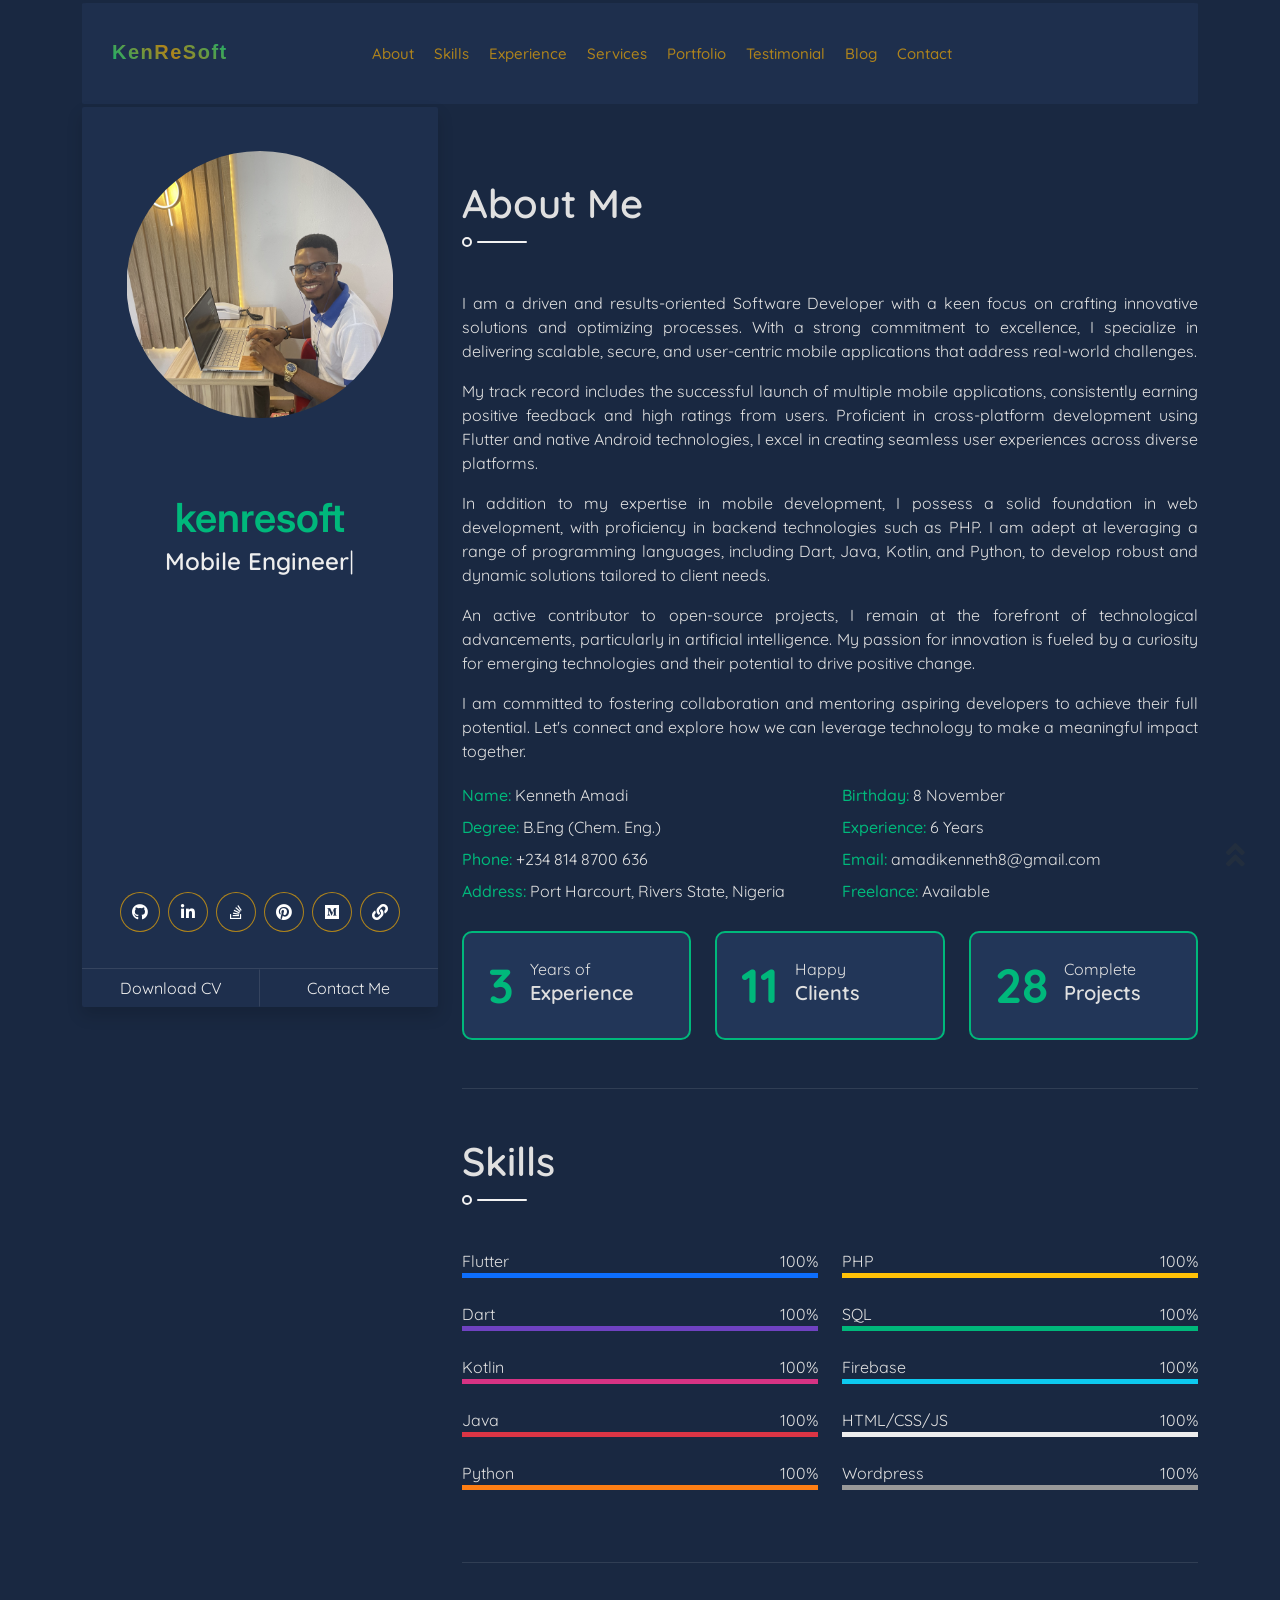
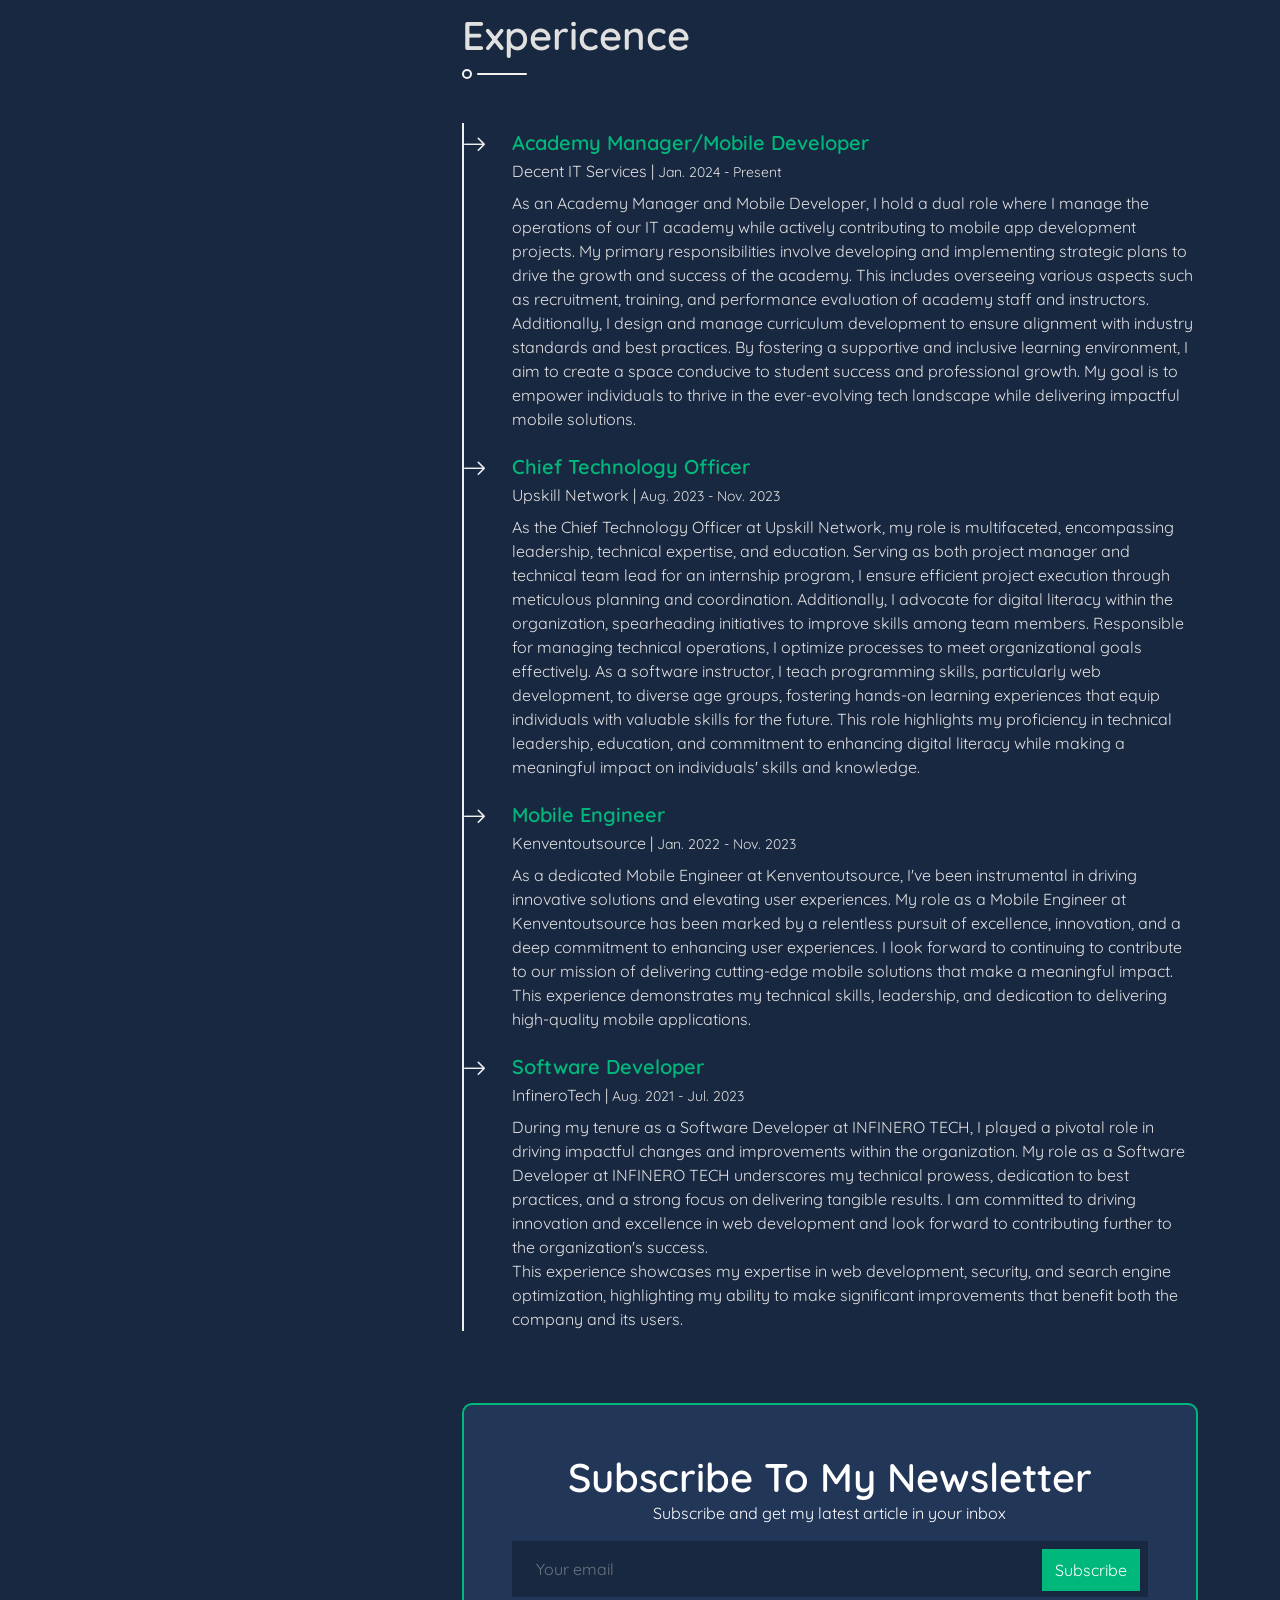
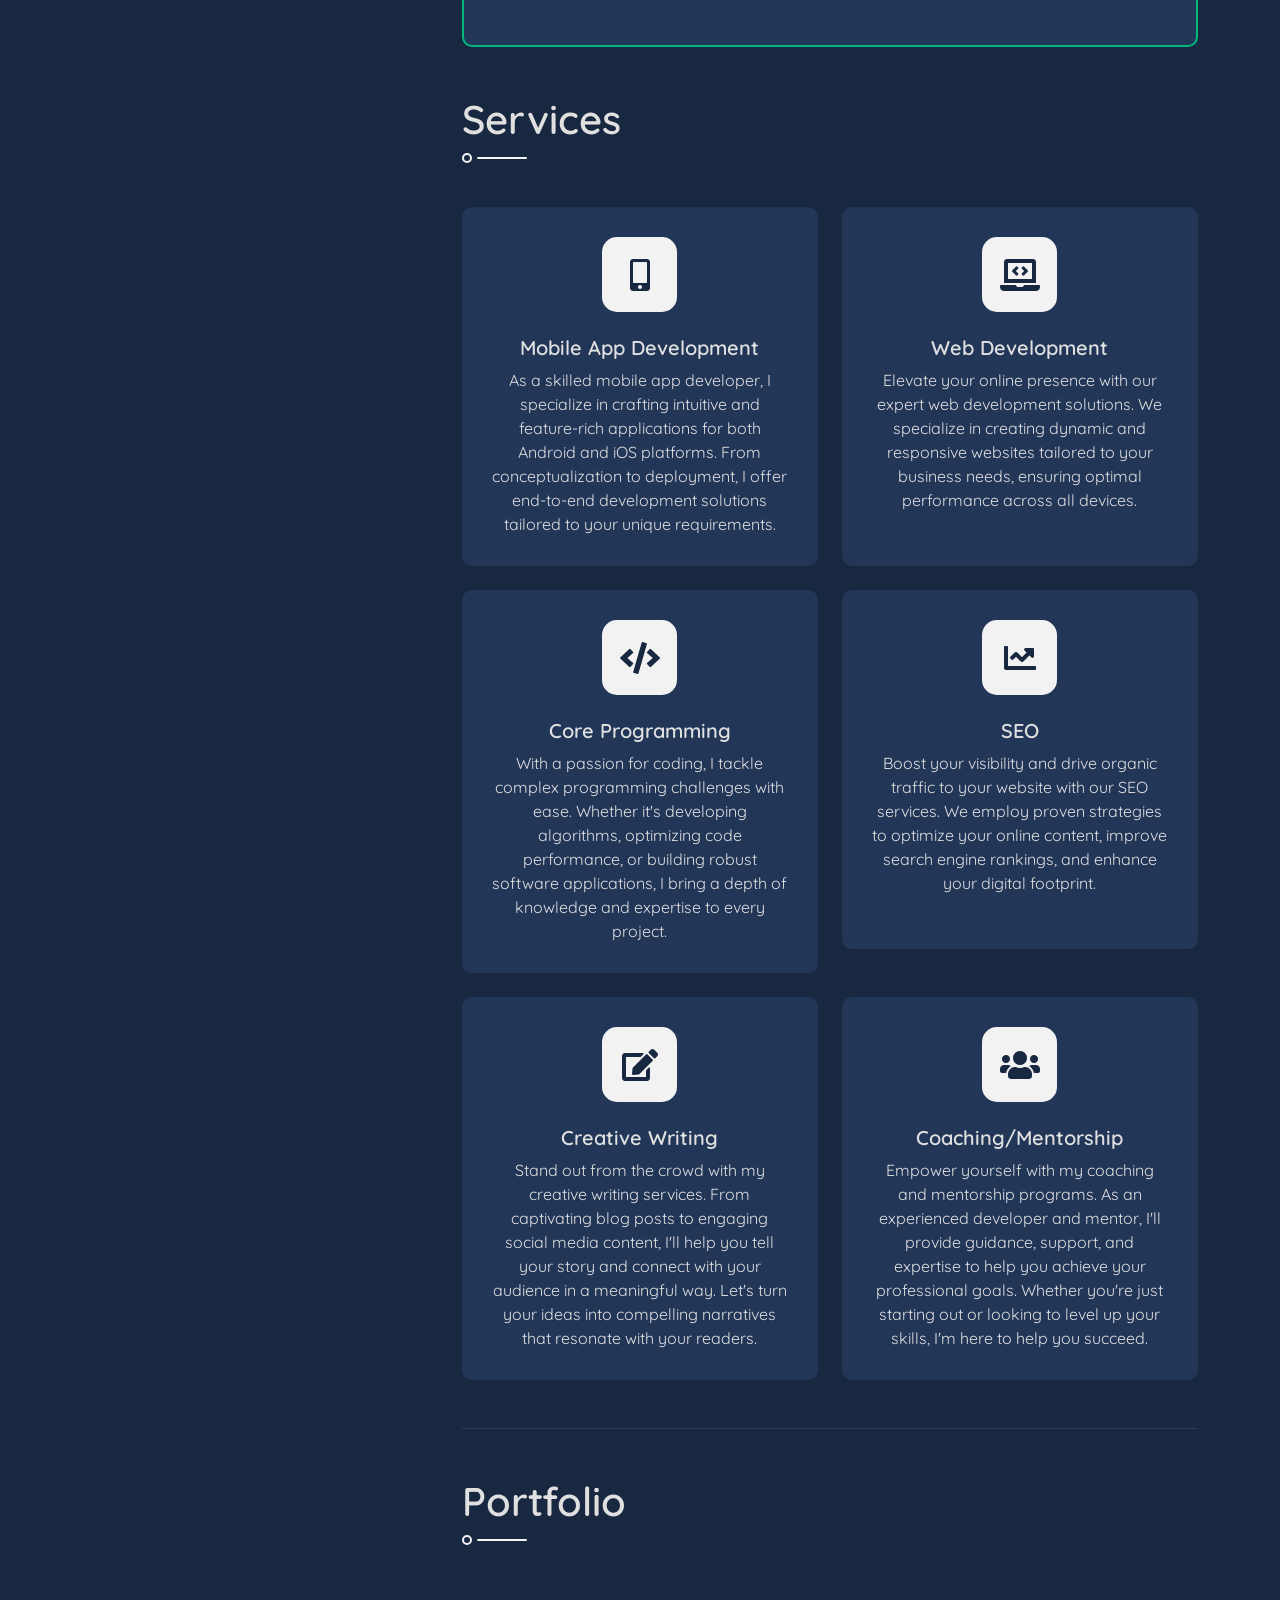
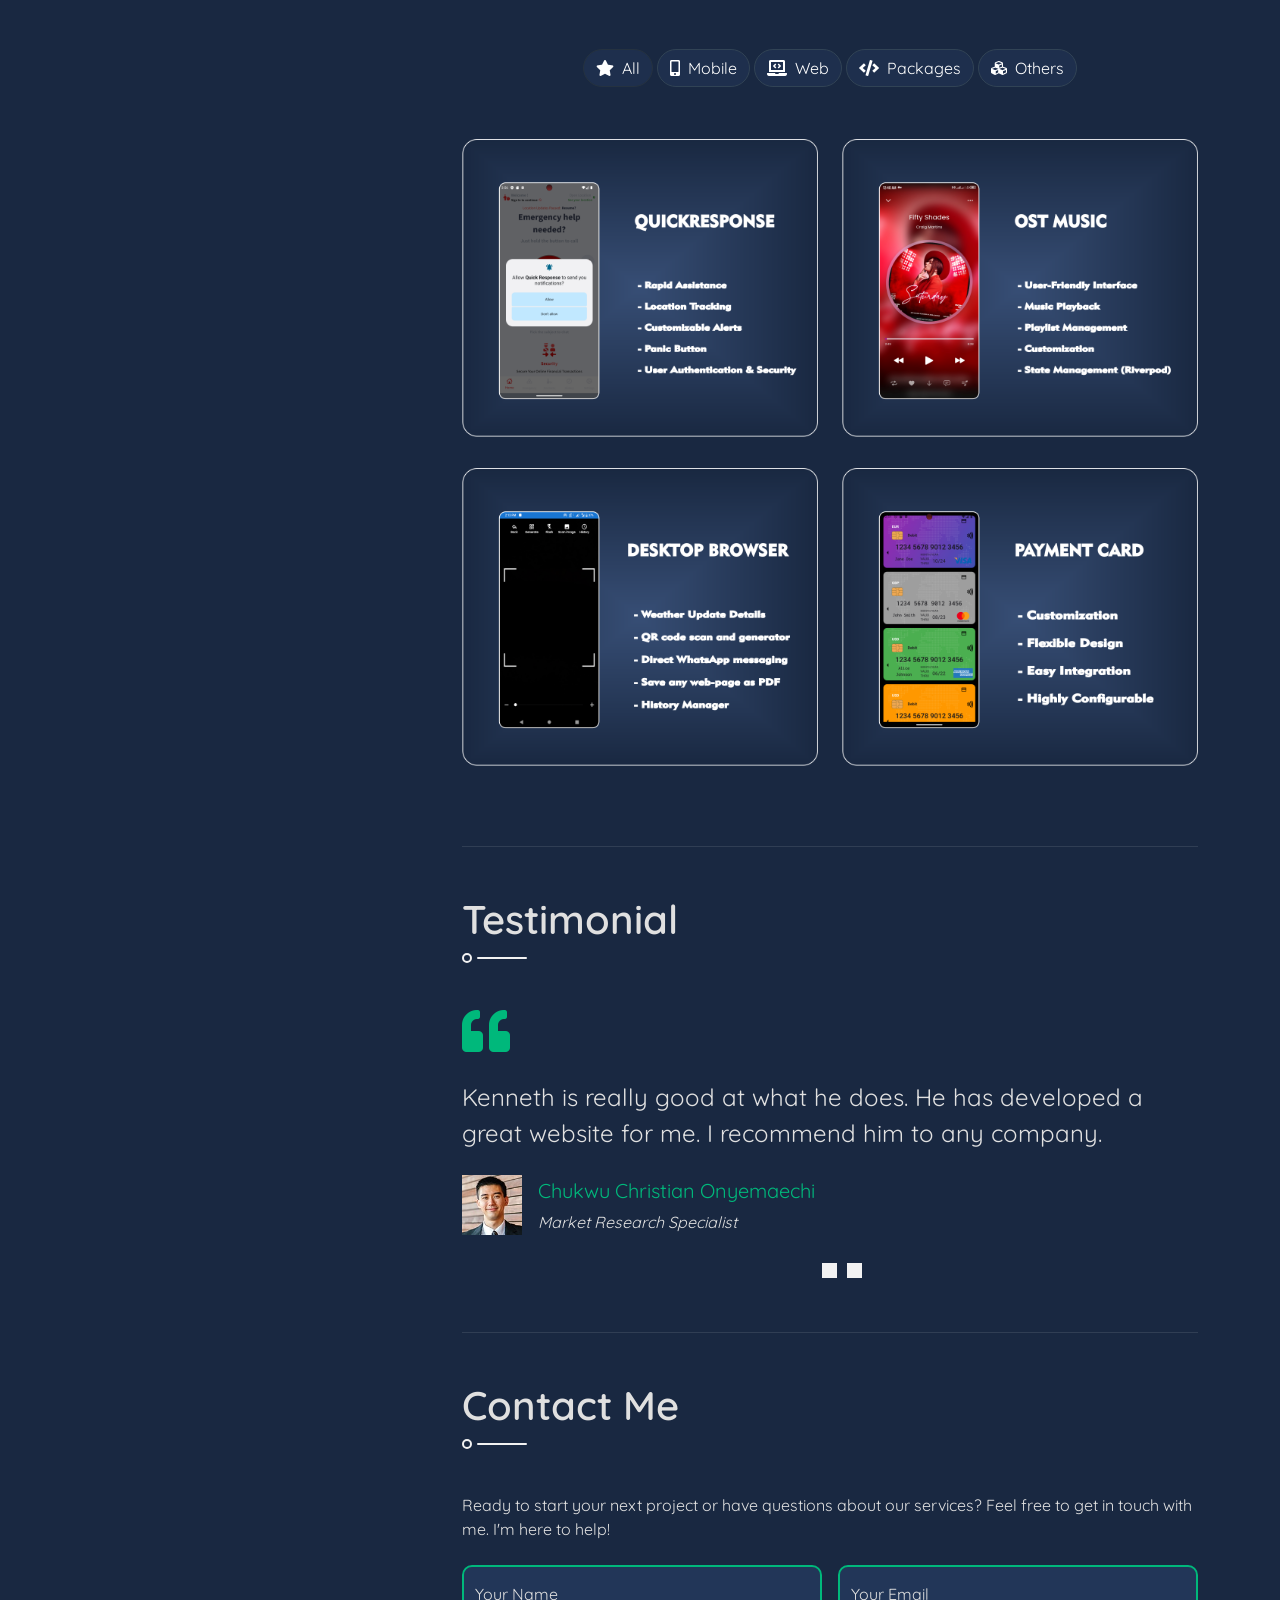
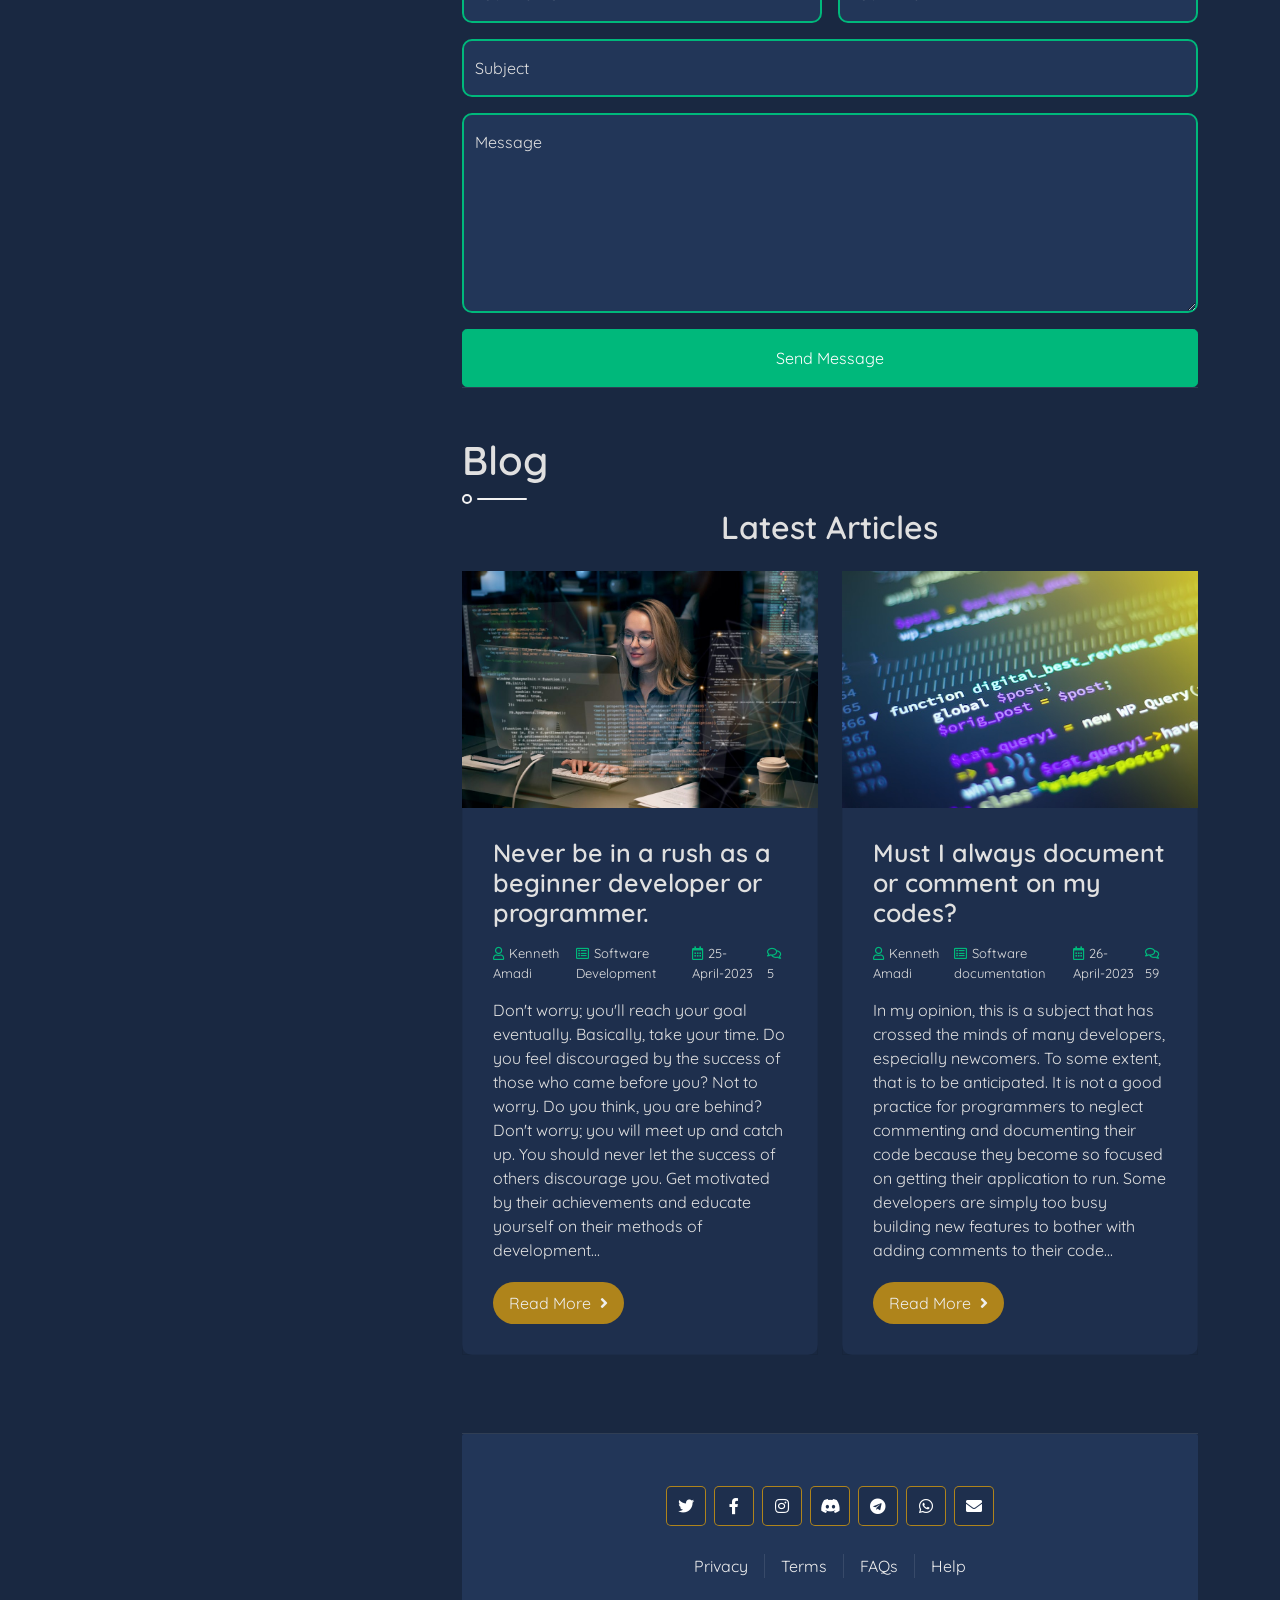
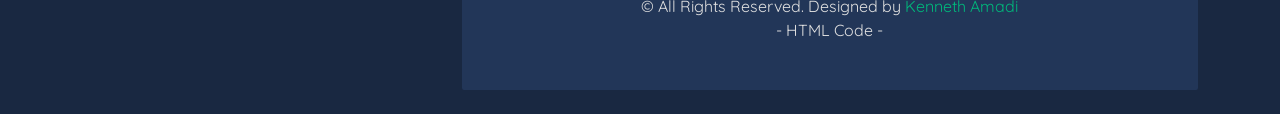
==== commit 875b0f5f: "Update home page with project images" ====
--- a/index.html
+++ b/index.html
@@ -501,49 +501,57 @@
                             <div class="row portfolio-container">
                                 <div class="col-md-6 mb-4 portfolio-item first">
                                     <div class="position-relative overflow-hidden mb-2">
-                                        <img class="img-fluid w-100" src="img/portfolio-1.jpg" alt="">
+                                        <img class="img-fluid w-100" src="img/project-cover/project-quickresponse.png" alt="">
                                         <div class="portfolio-btn d-flex align-items-center justify-content-center">
-                                            <a href="img/quickresponse-1.png" data-lightbox="portfolio">
+                                            <a href="img/project/quickresponse-1.png" data-lightbox="portfolio">
                                                 <!-- <i class="bi bi-plus text-light"></i> -->
                                                 <h4>QUICKRESPONSE</h4>
                                             </a>
-                                            <a href="img/quickresponse-2.png" data-lightbox="portfolio">
-                                            </a>
-                                            <a href="img/quickresponse-3.png" data-lightbox="portfolio">
+                                            <a href="img/project/quickresponse-2.png" data-lightbox="portfolio">
+                                            </a>
+                                            <a href="img/project/quickresponse-3.png" data-lightbox="portfolio">
                                             </a>
                                         </div>
                                     </div>
                                 </div>
                                 <div class="col-md-6 mb-4 portfolio-item second">
                                     <div class="position-relative overflow-hidden mb-2">
-                                        <img class="img-fluid w-100" src="img/portfolio-2.jpg" alt="">
+                                        <img class="img-fluid w-100" src="img/project-cover/project-ost.png" alt="">
                                         <div class="portfolio-btn d-flex align-items-center justify-content-center">
-                                            <a href="img/ost-1.jpg" data-lightbox="portfolio">
+                                            <a href="img/project/ost-1.jpg" data-lightbox="portfolio">
                                                 <h4>OST MUSIC</h4>
                                             </a>
-                                            <a href="img/ost-2.jpg" data-lightbox="portfolio">
-                                            </a>
-                                            <a href="img/ost-3.jpg" data-lightbox="portfolio">
+                                            <a href="img/project/ost-2.jpg" data-lightbox="portfolio">
+                                            </a>
+                                            <a href="img/project/ost-3.jpg" data-lightbox="portfolio">
                                             </a>
                                         </div>
                                     </div>
                                 </div>
                                 <div class="col-md-6 mb-4 portfolio-item third">
                                     <div class="position-relative overflow-hidden mb-2">
-                                        <img class="img-fluid w-100" src="img/portfolio-3.jpg" alt="">
+                                        <img class="img-fluid w-100" src="img/project-cover/project-mdb.png" alt="">
                                         <div class="portfolio-btn d-flex align-items-center justify-content-center">
-                                            <a href="img/portfolio-3.jpg" data-lightbox="portfolio">
-                                                <i class="bi bi-plus text-light"></i>
+                                            <a href="img/project/mdb-1.jpg" data-lightbox="portfolio">
+                                                <h4>DESKTOP BROWSER</h4>
+                                            </a>
+                                            <a href="img/project/mdb-2.jpg" data-lightbox="portfolio">
+                                            </a>
+                                            <a href="img/project/mdb-3.jpg" data-lightbox="portfolio">
                                             </a>
                                         </div>
                                     </div>
                                 </div>
                                 <div class="col-md-6 mb-4 portfolio-item fourth">
                                     <div class="position-relative overflow-hidden mb-2">
-                                        <img class="img-fluid w-100" src="img/portfolio-4.jpg" alt="">
+                                        <img class="img-fluid w-100" src="img/project-cover/project-card.png" alt="">
                                         <div class="portfolio-btn d-flex align-items-center justify-content-center">
-                                            <a href="img/portfolio-4.jpg" data-lightbox="portfolio">
-                                                <i class="bi bi-plus text-light"></i>
+                                            <a href="img/project/card-1.png" data-lightbox="portfolio">
+                                                <h4>PAYMENT CARD</h4>
+                                            </a>
+                                            <a href="img/project/card-2.png" data-lightbox="portfolio">
+                                            </a>
+                                            <a href="img/project/card-3.png" data-lightbox="portfolio">
                                             </a>
                                         </div>
                                     </div>
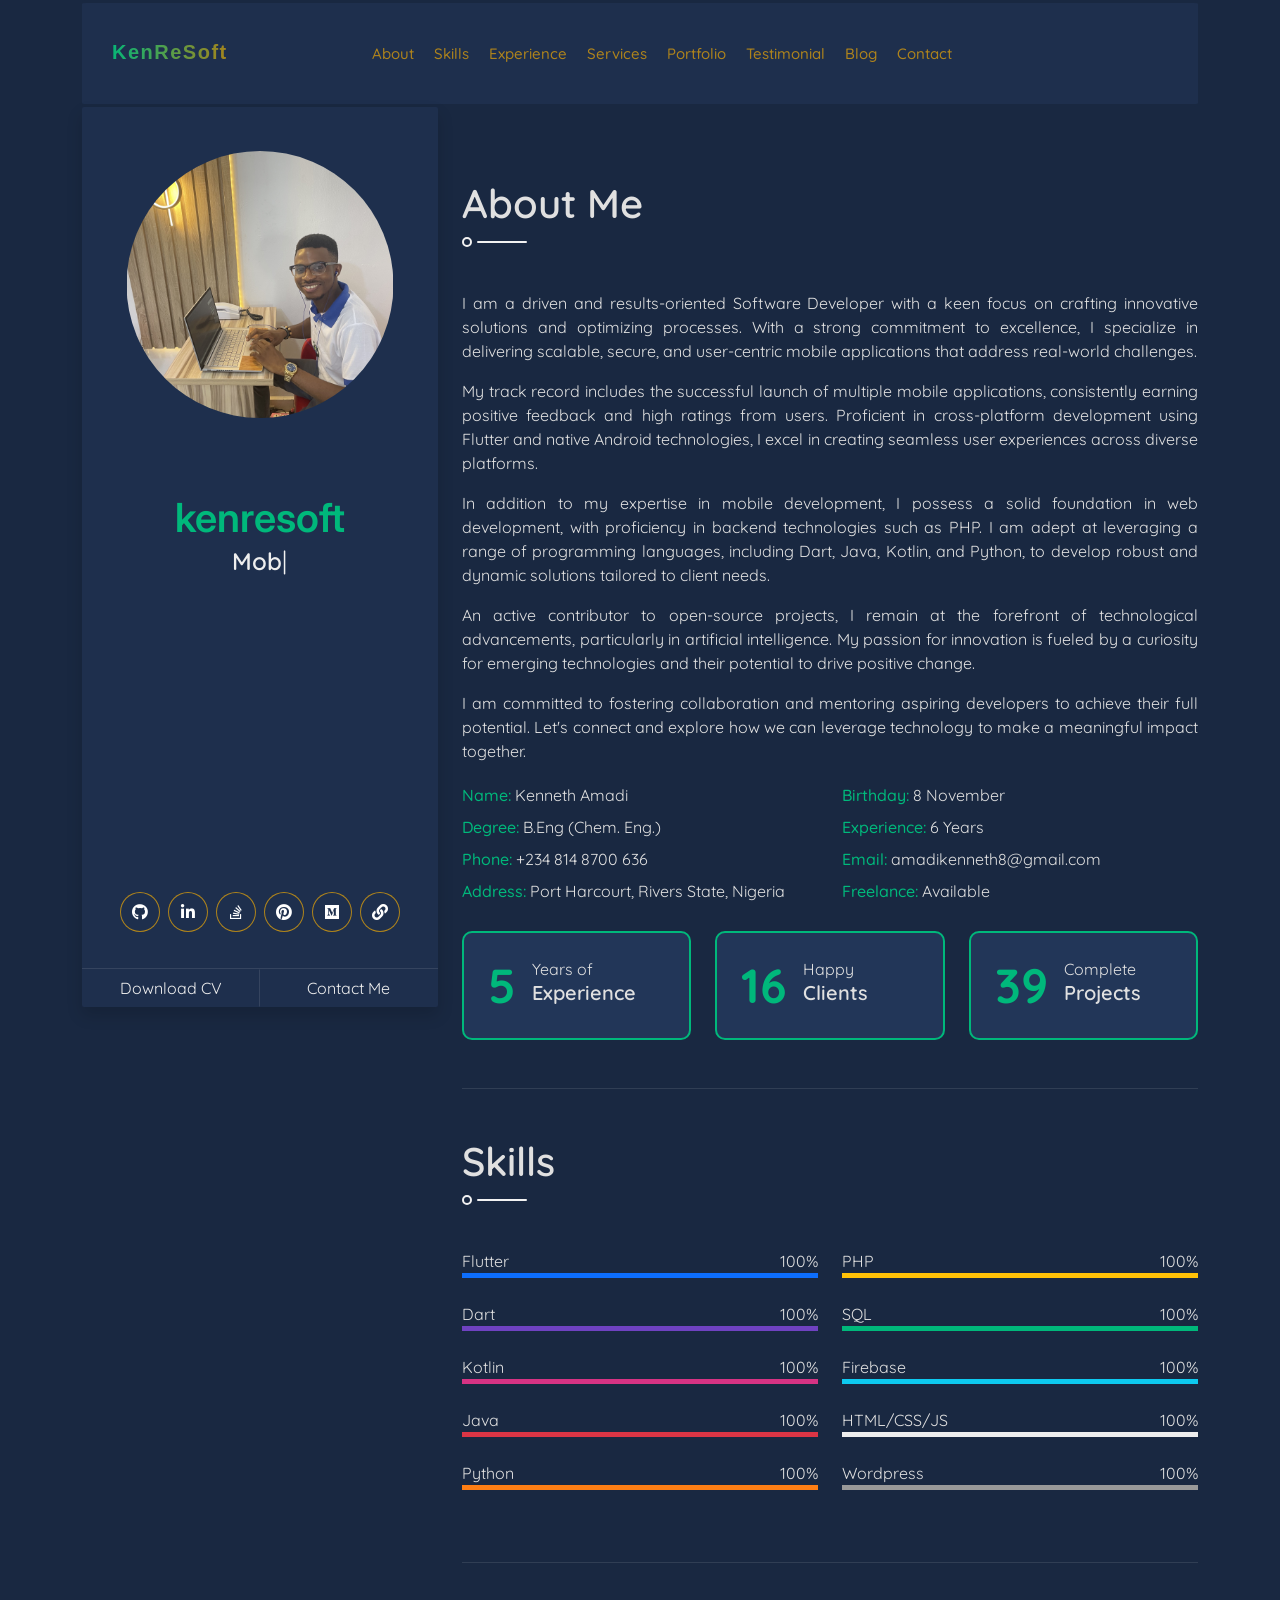
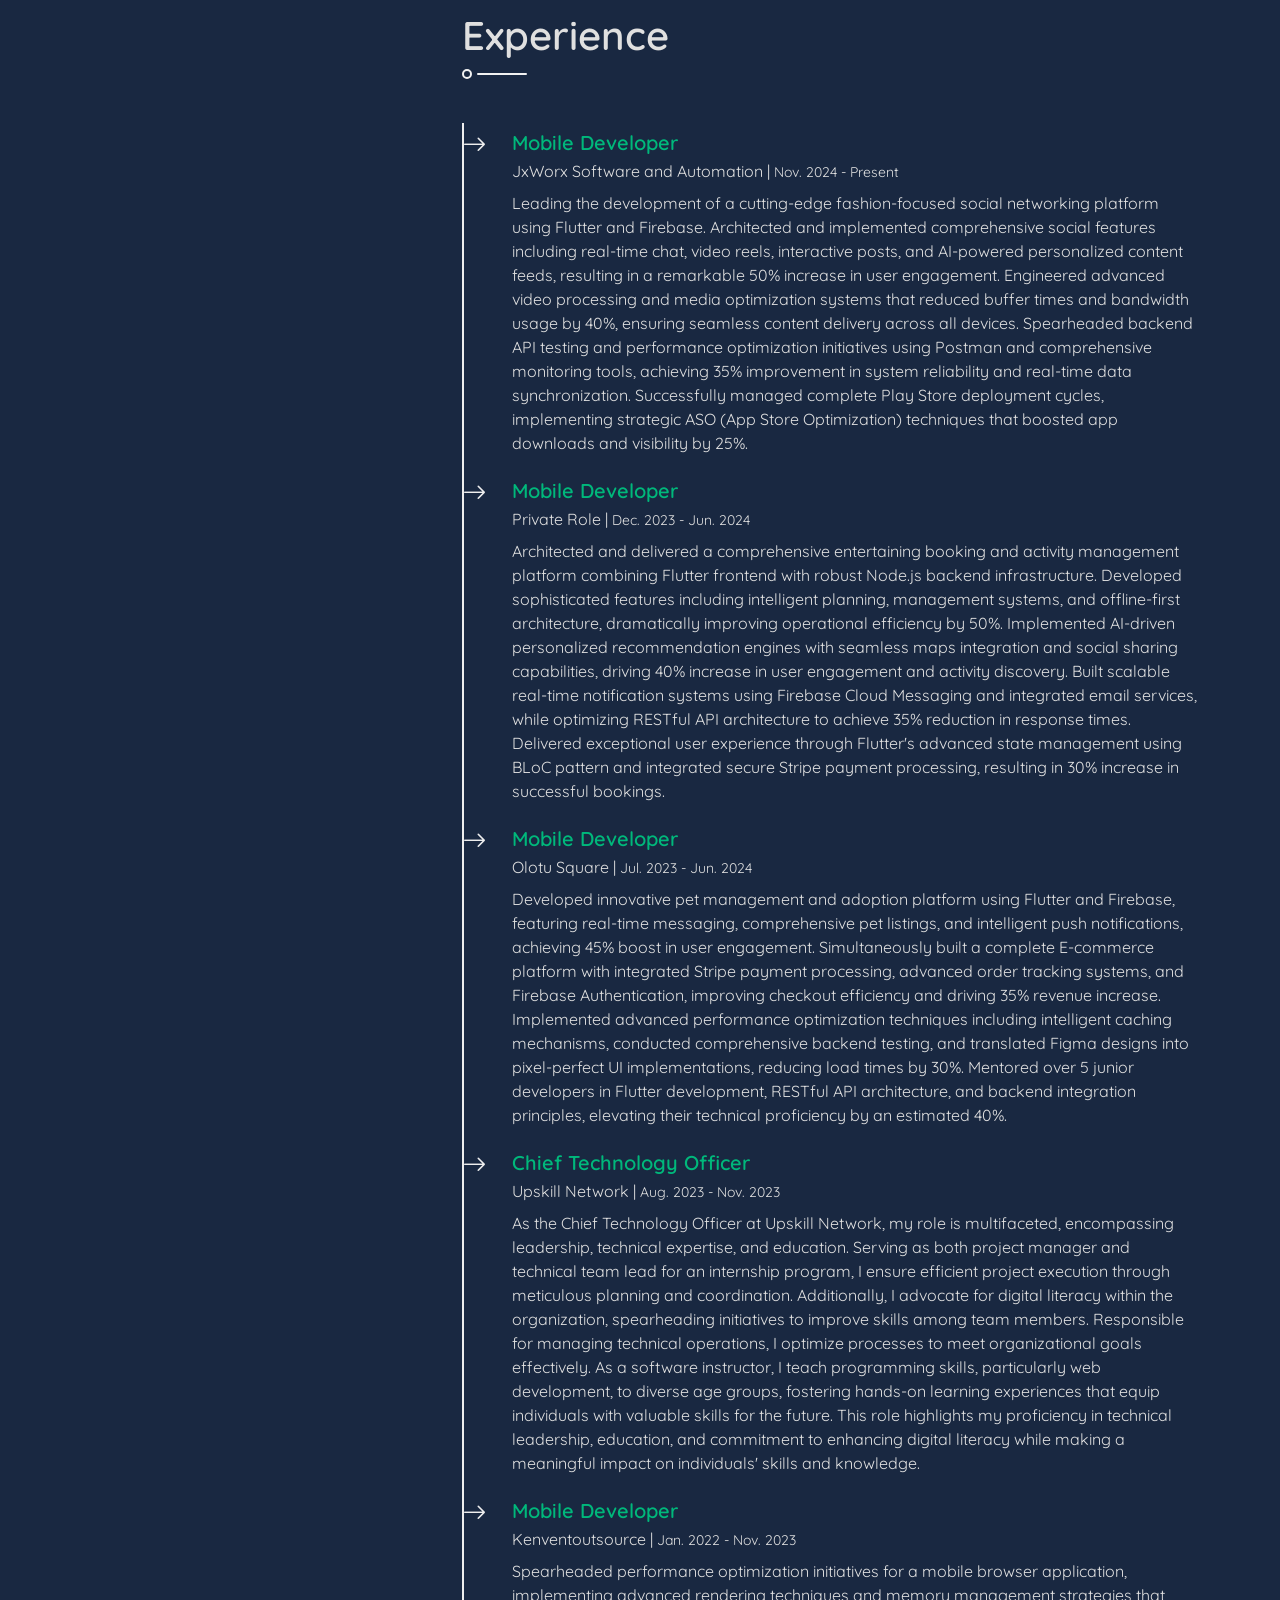
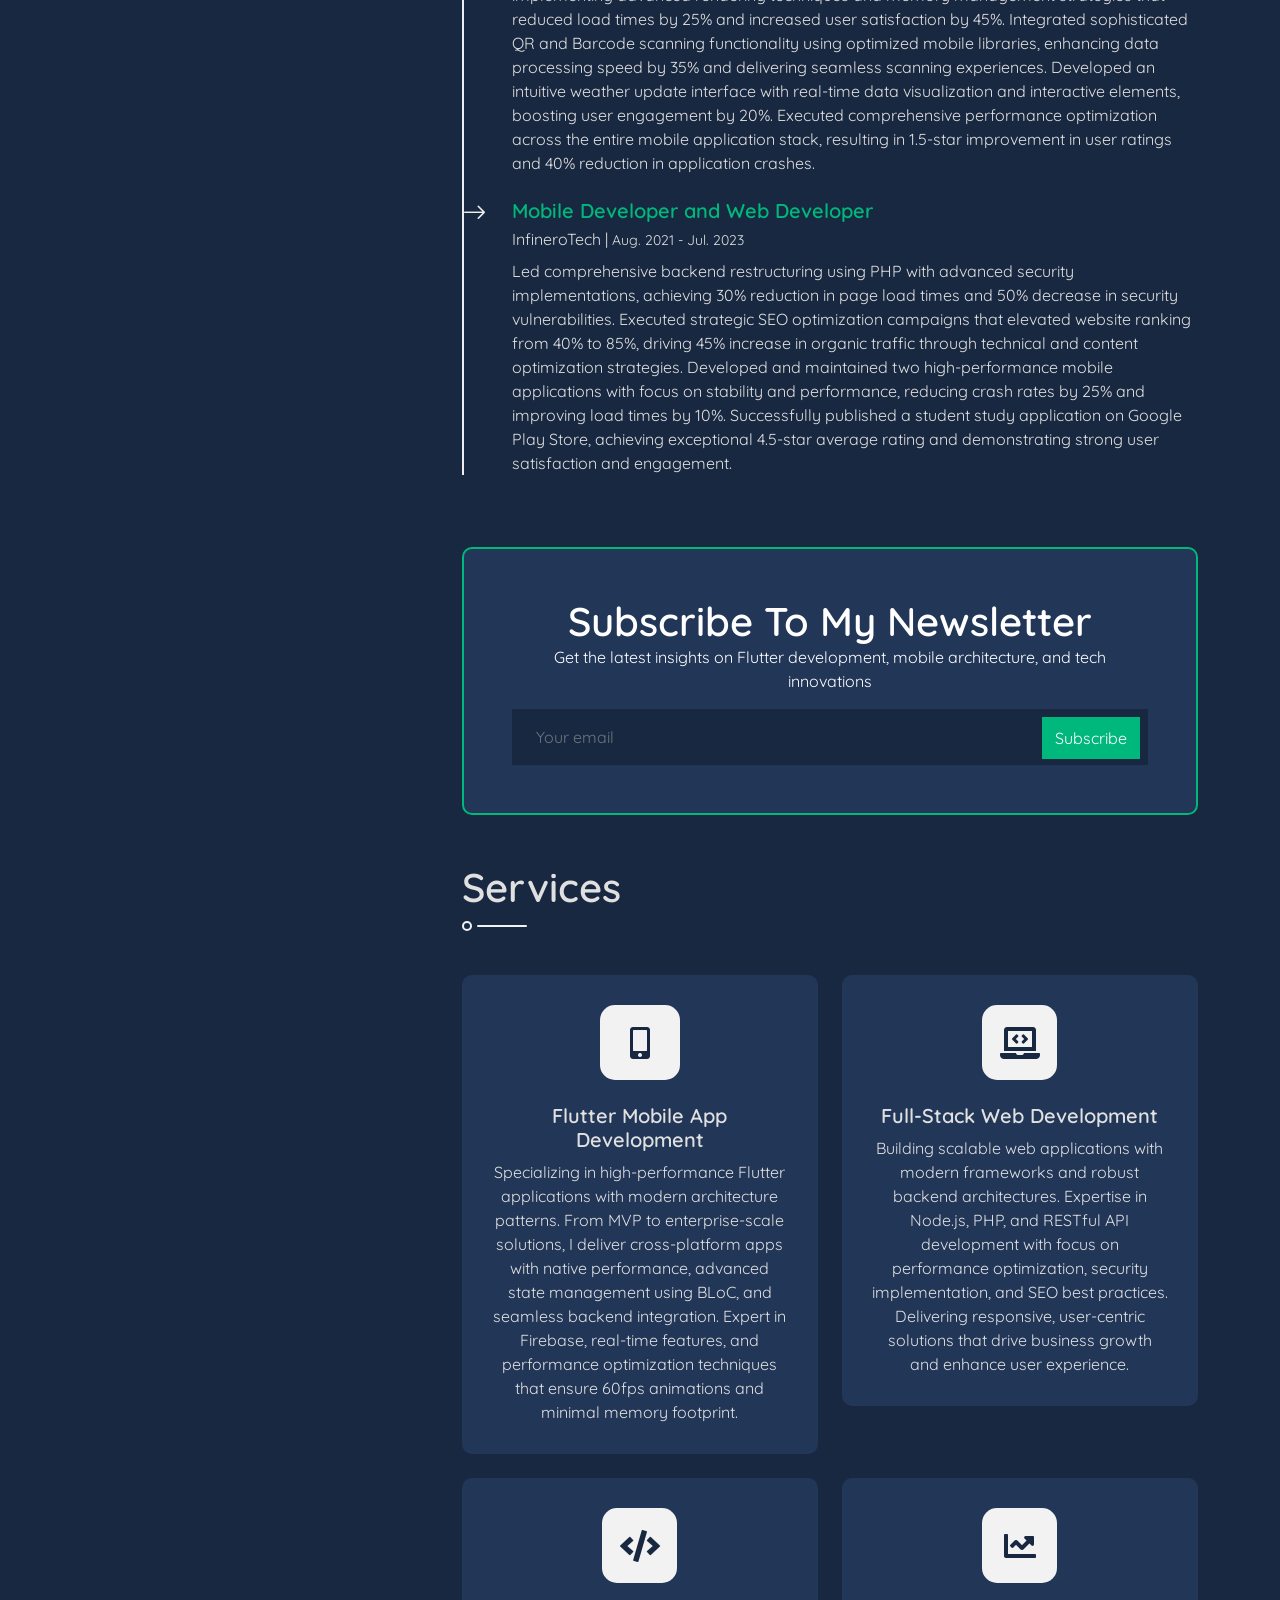
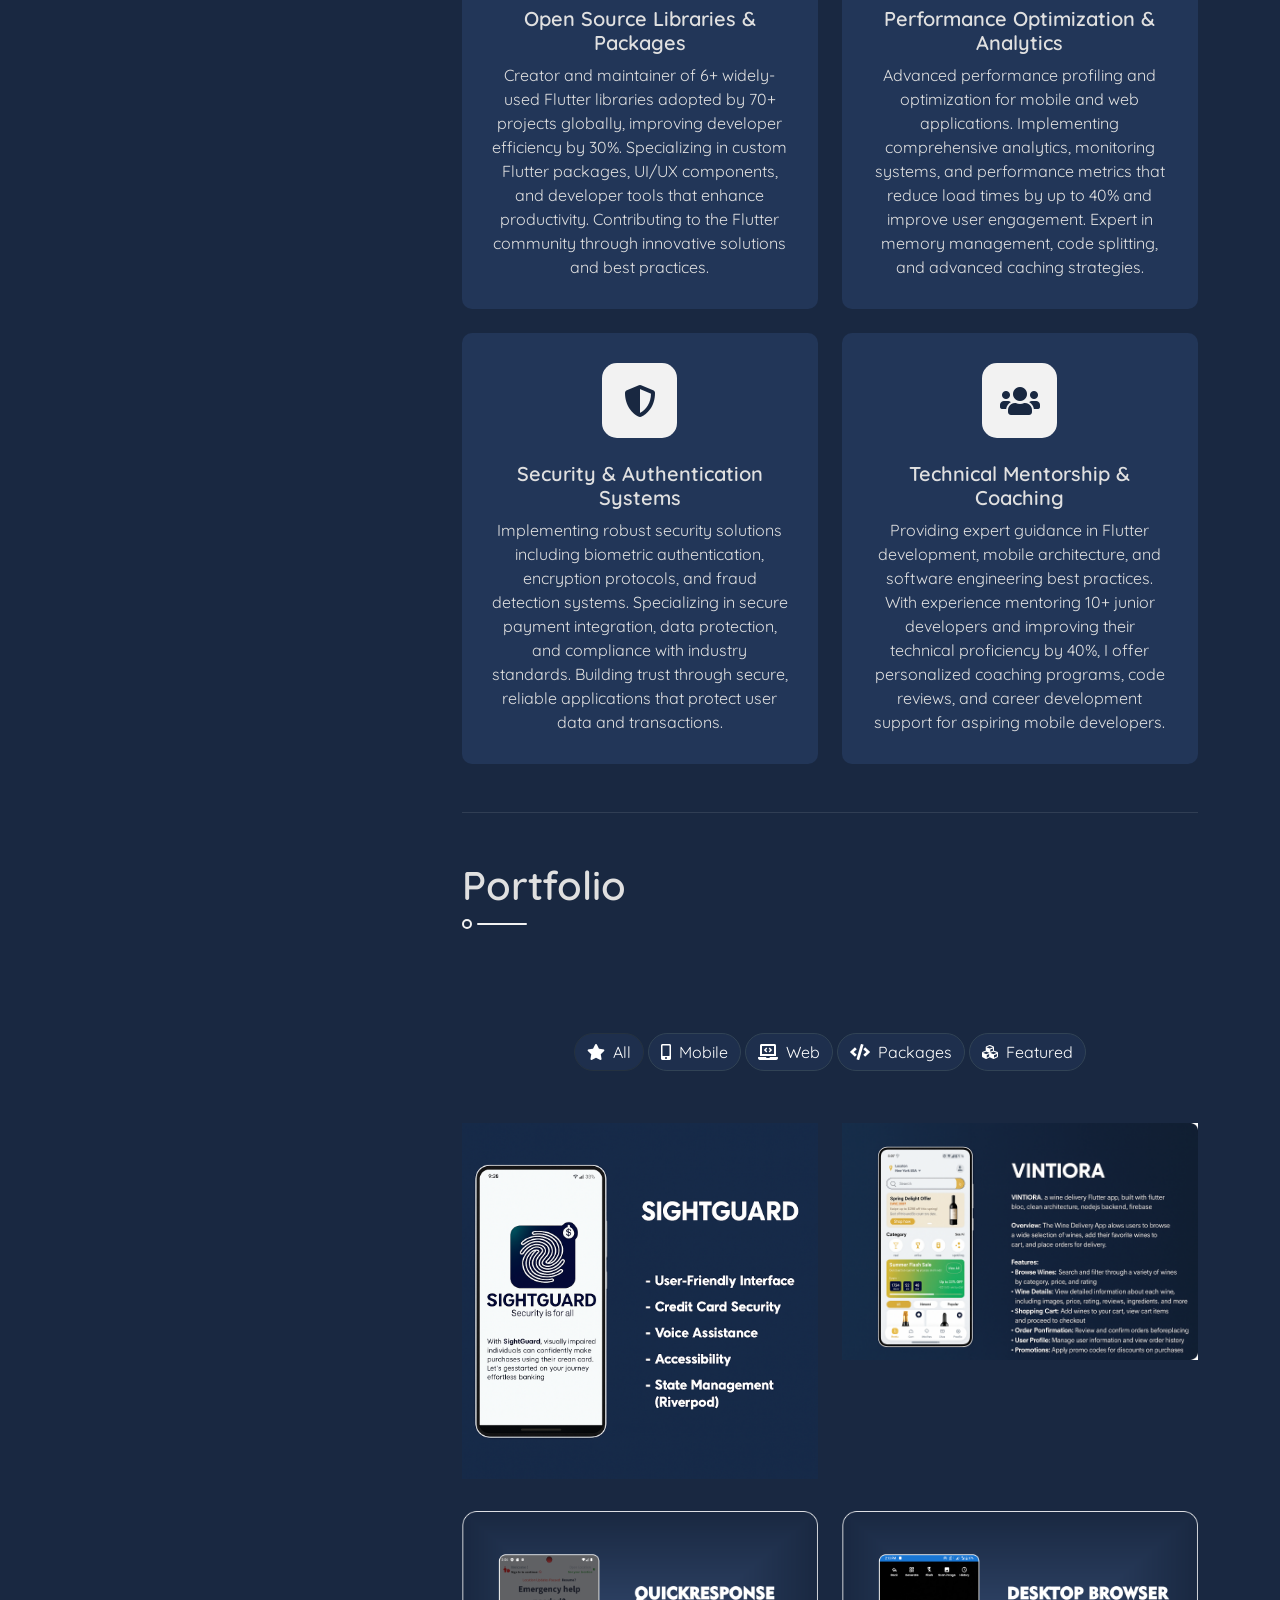
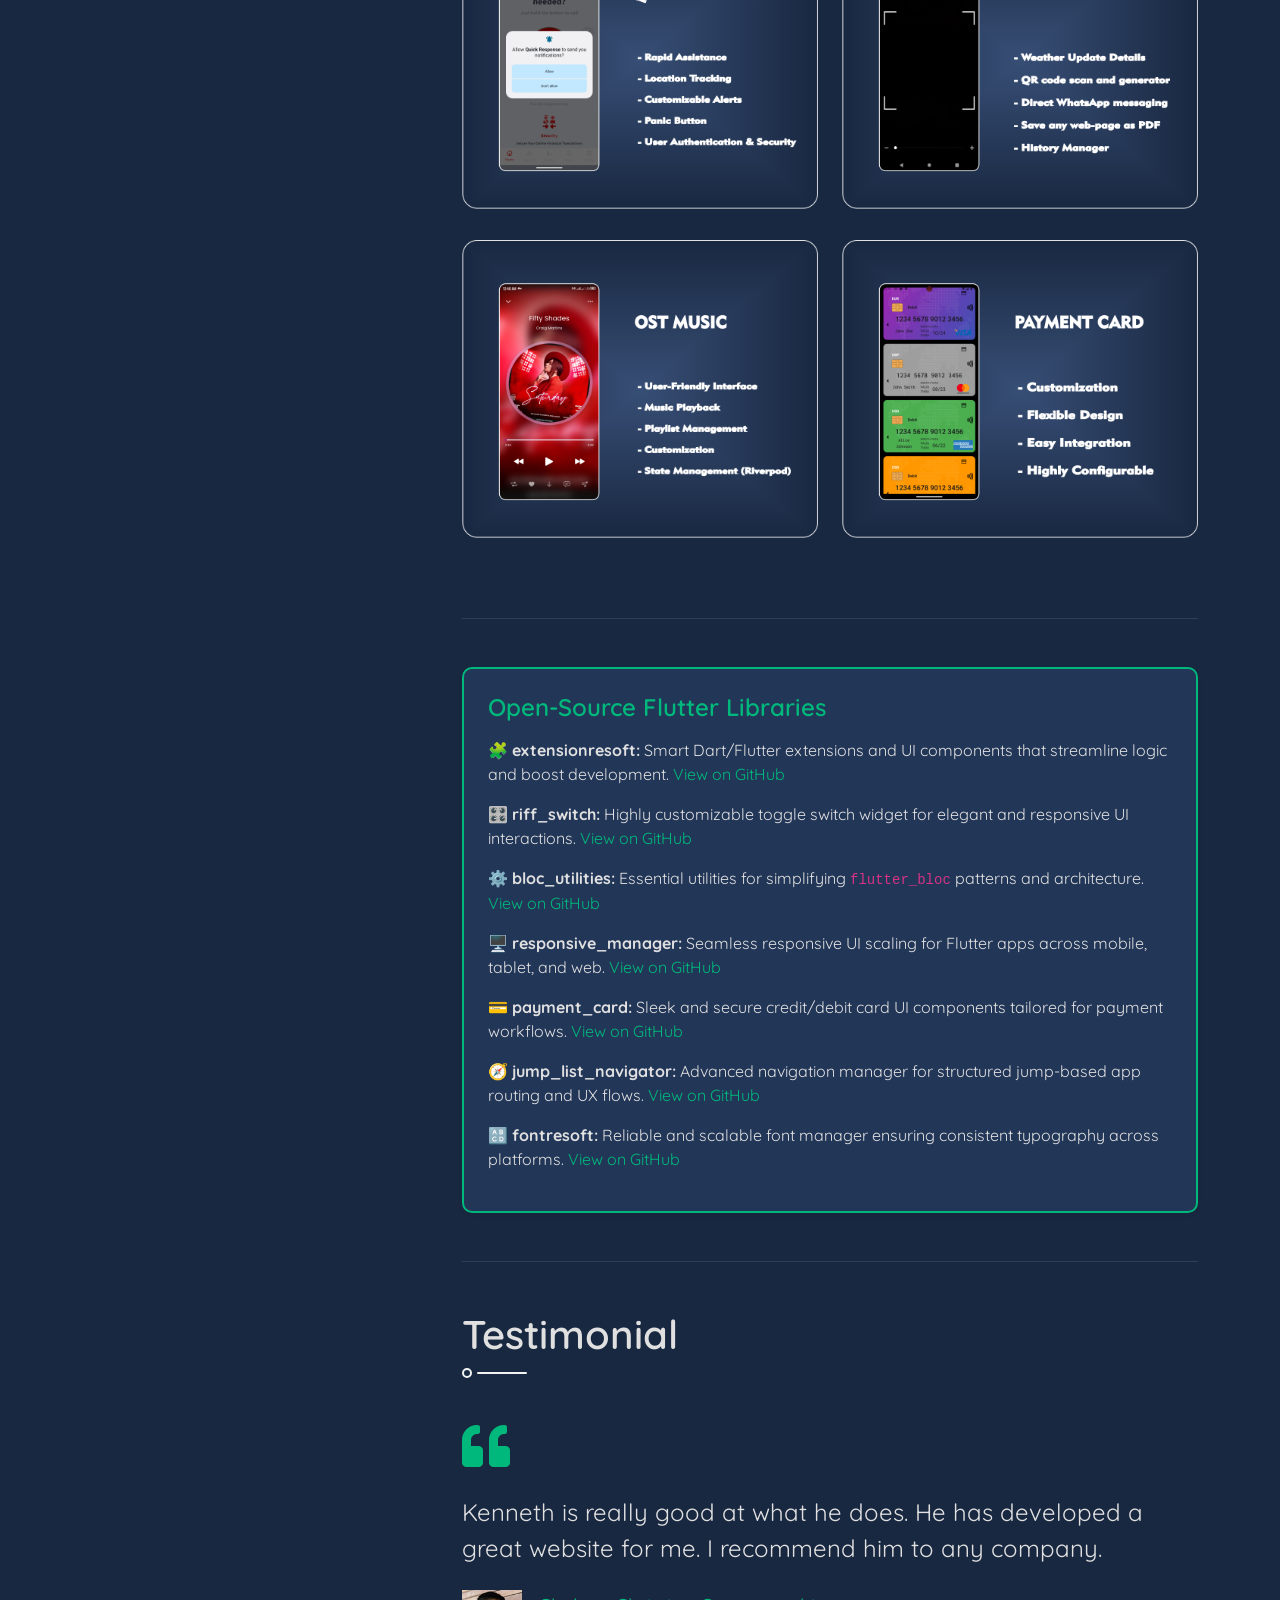
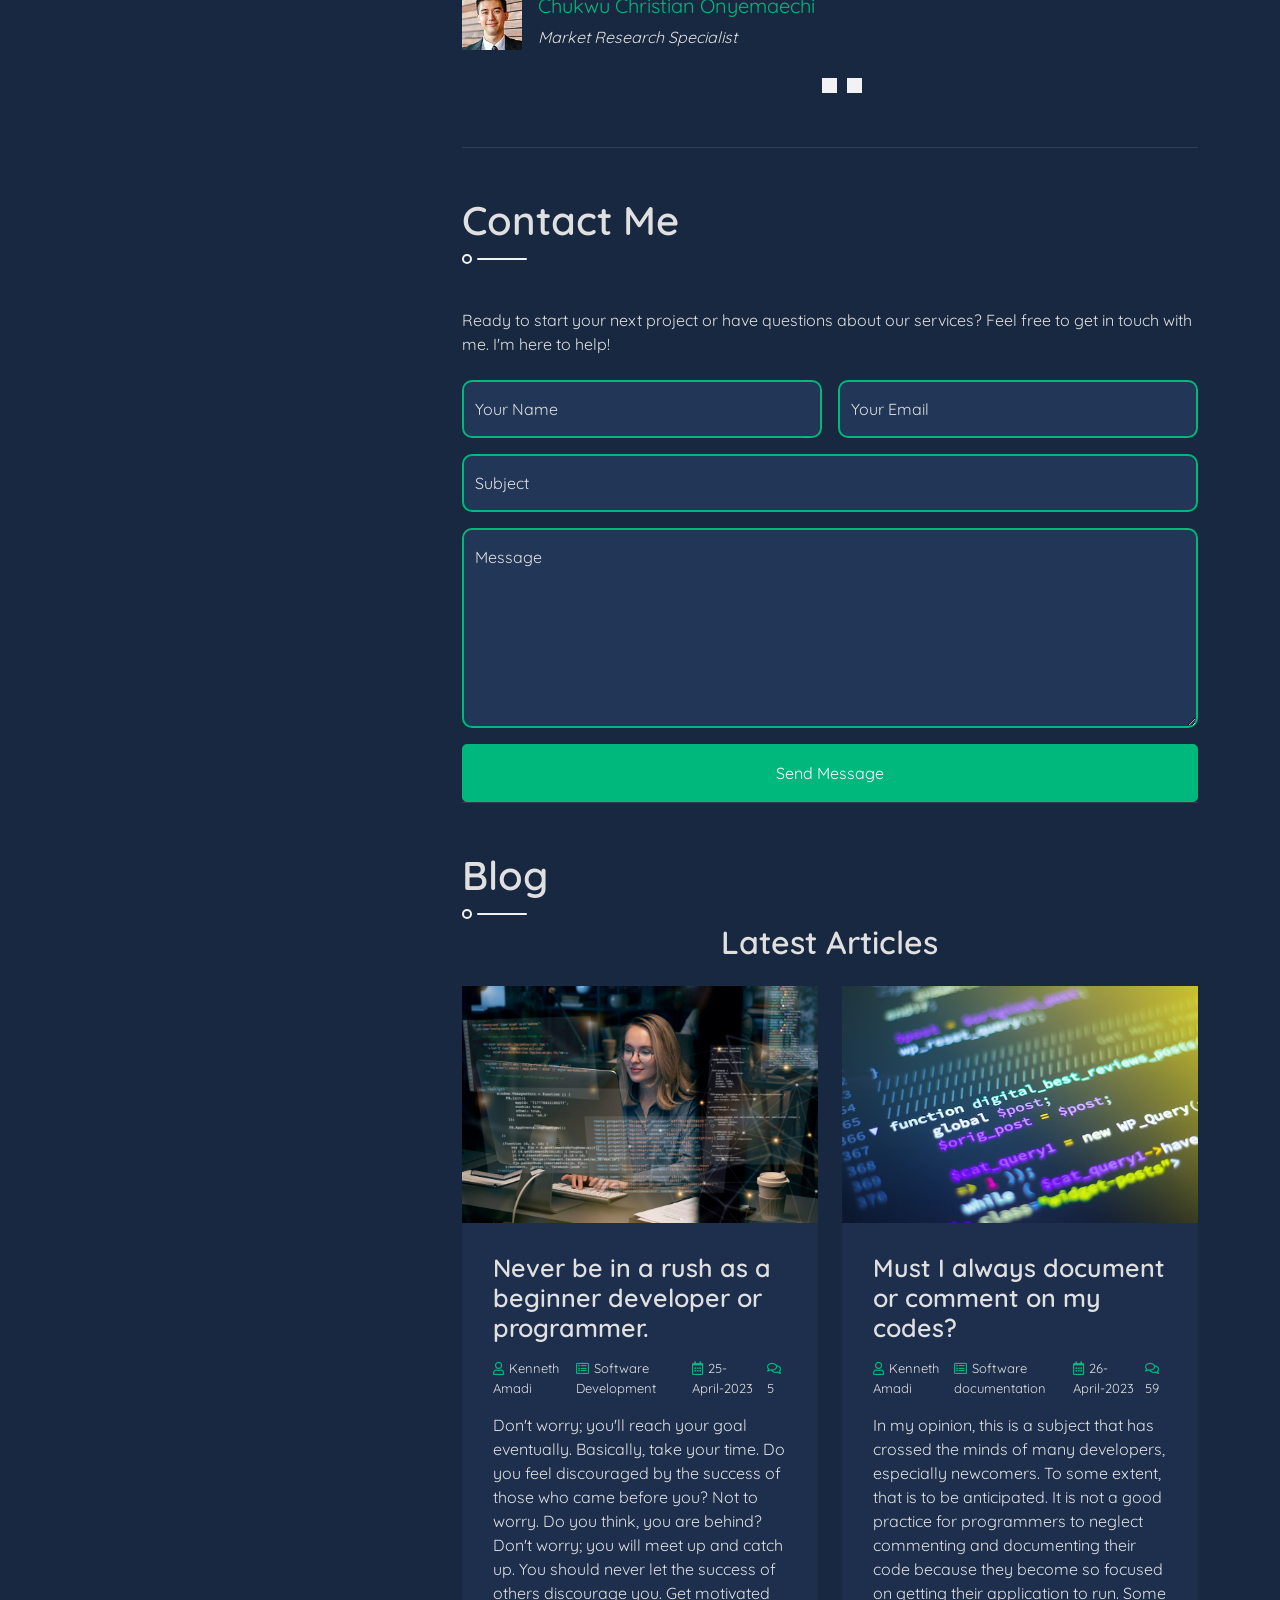
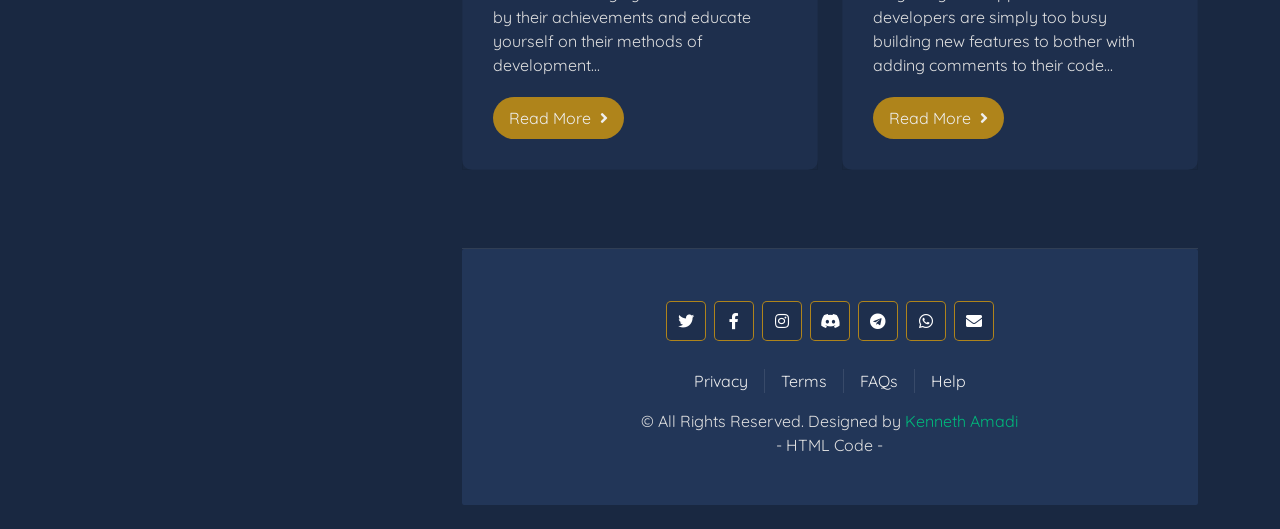
==== commit 57d066b9: "Feat: Updated portfolio. update 3 files and create 14 files" ====
--- a/index.html
+++ b/index.html
@@ -324,26 +324,84 @@
                 </section>
                 <!-- Skills End -->
 
-                <!-- Expericence Start -->
+                <!-- Experience Start -->
                 <section class="py-5 wow fadeInUp" data-wow-delay="0.1s" id="experience">
-                    <h1 class="title pb-3 mb-5">Expericence</h1>
+                    <h1 class="title pb-3 mb-5">Experience</h1>
                     <div class="border-start border-2 border-light pt-2 ps-5">
                         <div class="position-relative mb-4">
                             <span class="bi bi-arrow-right fs-4 text-light position-absolute"
                                 style="top: -5px; left: -50px;"></span>
-                            <h5 class="mb-1">Academy Manager/Mobile Developer</h5>
-                            <p class="mb-2">Decent IT Services | <small>Jan. 2024 - Present</small></p>
+                            <h5 class="mb-1">Mobile Developer</h5>
+                            <p class="mb-2">JxWorx Software and Automation | <small>Nov. 2024 - Present</small></p>
                             <p>
-                                As an Academy Manager and Mobile Developer, I hold a dual role where I manage the
-                                operations of our IT academy while actively contributing to mobile app development
-                                projects. My primary responsibilities involve developing and implementing strategic
-                                plans to drive the growth and success of the academy. This includes overseeing various
-                                aspects such as recruitment, training, and performance evaluation of academy staff and
-                                instructors. Additionally, I design and manage curriculum development to ensure
-                                alignment with industry standards and best practices. By fostering a supportive and
-                                inclusive learning environment, I aim to create a space conducive to student success and
-                                professional growth. My goal is to empower individuals to thrive in the ever-evolving
-                                tech landscape while delivering impactful mobile solutions.</p>
+                                Leading the development of a cutting-edge fashion-focused social networking platform
+                                using Flutter and Firebase.
+                                Architected and implemented comprehensive social features including real-time chat,
+                                video reels, interactive posts,
+                                and AI-powered personalized content feeds, resulting in a remarkable 50% increase in
+                                user engagement.
+                                Engineered advanced video processing and media optimization systems that reduced buffer
+                                times and bandwidth usage by 40%,
+                                ensuring seamless content delivery across all devices. Spearheaded backend API testing
+                                and performance optimization
+                                initiatives using Postman and comprehensive monitoring tools, achieving 35% improvement
+                                in system reliability and
+                                real-time data synchronization. Successfully managed complete Play Store deployment
+                                cycles, implementing strategic
+                                ASO (App Store Optimization) techniques that boosted app downloads and visibility by
+                                25%.
+                            </p>
+                        </div>
+                        <div class="position-relative mb-4">
+                            <span class="bi bi-arrow-right fs-4 text-light position-absolute"
+                                style="top: -5px; left: -50px;"></span>
+                            <h5 class="mb-1">Mobile Developer</h5>
+                            <p class="mb-2">Private Role | <small>Dec. 2023 - Jun. 2024</small></p>
+                            <p>
+                                Architected and delivered a comprehensive entertaining booking and activity management
+                                platform combining
+                                Flutter frontend with robust Node.js backend infrastructure. Developed sophisticated
+                                features including
+                                intelligent planning, management systems, and offline-first
+                                architecture, dramatically
+                                improving operational efficiency by 50%. Implemented AI-driven personalized
+                                recommendation engines with
+                                seamless maps integration and social sharing capabilities, driving 40% increase in user
+                                engagement and
+                                activity discovery. Built scalable real-time notification systems using Firebase Cloud
+                                Messaging and
+                                integrated email services, while optimizing RESTful API architecture to achieve 35%
+                                reduction in response times.
+                                Delivered exceptional user experience through Flutter's advanced state management using
+                                BLoC pattern and
+                                integrated secure Stripe payment processing, resulting in 30% increase in successful
+                                bookings.
+                            </p>
+                        </div>
+                        <div class="position-relative mb-4">
+                            <span class="bi bi-arrow-right fs-4 text-light position-absolute"
+                                style="top: -5px; left: -50px;"></span>
+                            <h5 class="mb-1">Mobile Developer</h5>
+                            <p class="mb-2">Olotu Square | <small>Jul. 2023 - Jun. 2024</small></p>
+                            <p>
+                                Developed innovative pet management and adoption platform using Flutter and Firebase,
+                                featuring real-time
+                                messaging, comprehensive pet listings, and intelligent push
+                                notifications,
+                                achieving 45% boost in user engagement. Simultaneously built a complete E-commerce
+                                platform with integrated
+                                Stripe payment processing, advanced order tracking systems, and Firebase Authentication,
+                                improving checkout
+                                efficiency and driving 35% revenue increase. Implemented advanced performance
+                                optimization techniques including
+                                intelligent caching mechanisms, conducted comprehensive backend testing, and translated
+                                Figma designs into
+                                pixel-perfect UI implementations, reducing load times by 30%. Mentored over 5 junior
+                                developers in Flutter
+                                development, RESTful API architecture, and backend integration principles, elevating
+                                their technical
+                                proficiency by an estimated 40%.
+                            </p>
                         </div>
                         <div class="position-relative mb-4">
                             <span class="bi bi-arrow-right fs-4 text-light position-absolute"
@@ -366,41 +424,56 @@
                         <div class="position-relative mb-4">
                             <span class="bi bi-arrow-right fs-4 text-light position-absolute"
                                 style="top: -5px; left: -50px;"></span>
-                            <h5 class="mb-1">Mobile Engineer</h5>
+                            <h5 class="mb-1">Mobile Developer</h5>
                             <p class="mb-2">Kenventoutsource | <small>Jan. 2022 - Nov. 2023</small></p>
-                            <p>As a dedicated Mobile Engineer at Kenventoutsource, I've been instrumental in driving
-                                innovative solutions and elevating user experiences. My role as a Mobile Engineer at
-                                Kenventoutsource has been marked by a relentless pursuit of excellence, innovation, and
-                                a deep commitment to enhancing user experiences. I look forward to continuing to
-                                contribute to our mission of delivering cutting-edge mobile solutions that make a
-                                meaningful impact. <br />
-                                This experience demonstrates my technical skills, leadership, and dedication to
-                                delivering high-quality mobile applications.</p>
+                            <p>
+                                Spearheaded performance optimization initiatives for a mobile browser application,
+                                implementing advanced
+                                rendering techniques and memory management strategies that reduced load times by 25% and
+                                increased user
+                                satisfaction by 45%. Integrated sophisticated QR and Barcode scanning functionality
+                                using optimized mobile
+                                libraries, enhancing data processing speed by 35% and delivering seamless scanning
+                                experiences. Developed
+                                an intuitive weather update interface with real-time data visualization and interactive
+                                elements, boosting
+                                user engagement by 20%. Executed comprehensive performance optimization across the
+                                entire mobile application
+                                stack, resulting in 1.5-star improvement in user ratings and 40% reduction in
+                                application crashes.
+                            </p>
                         </div>
                         <div class="position-relative mb-4">
                             <span class="bi bi-arrow-right fs-4 text-light position-absolute"
                                 style="top: -5px; left: -50px;"></span>
-                            <h5 class="mb-1">Software Developer</h5>
+                            <h5 class="mb-1">Mobile Developer and Web Developer</h5>
                             <p class="mb-2">InfineroTech | <small>Aug. 2021 - Jul. 2023</small></p>
-                            <p>During my tenure as a Software Developer at INFINERO TECH, I played a pivotal role in
-                                driving impactful changes and improvements within the organization. My role as a
-                                Software Developer at INFINERO TECH underscores my technical prowess, dedication to best
-                                practices, and a strong focus on delivering tangible results. I am committed to driving
-                                innovation and excellence in web development and look forward to contributing further to
-                                the organization's success. <br />
-                                This experience showcases my expertise in web development, security, and search engine
-                                optimization, highlighting my ability to make significant improvements that benefit both
-                                the company and its users.</p>
+                            <p>
+                                Led comprehensive backend restructuring using PHP with advanced security
+                                implementations, achieving 30%
+                                reduction in page load times and 50% decrease in security vulnerabilities. Executed
+                                strategic SEO optimization
+                                campaigns that elevated website ranking from 40% to 85%, driving 45% increase in organic
+                                traffic through
+                                technical and content optimization strategies. Developed and maintained two
+                                high-performance mobile applications
+                                with focus on stability and performance, reducing crash rates by 25% and improving load
+                                times by 10%.
+                                Successfully published a student study application on Google Play Store, achieving
+                                exceptional 4.5-star
+                                average rating and demonstrating strong user satisfaction and engagement.
+                            </p>
                         </div>
                     </div>
                 </section>
-                <!-- Expericence End -->
+                <!-- Experience End -->
 
                 <!-- Subscribe Start -->
                 <section class="wow fadeInUp" data-wow-delay="0.1s">
                     <div class="bg-secondary text-center p-5">
                         <h1 class="text-white font-weight-bold">Subscribe To My Newsletter</h1>
-                        <p class="text-white mb-3">Subscribe and get my latest article in your inbox</p>
+                        <p class="text-white mb-3">Get the latest insights on Flutter development, mobile architecture,
+                            and tech innovations</p>
                         <div class="position-relative w-100">
                             <input class="form-control bg-dark border-0 w-100 py-3 ps-4 pe-5" type="text"
                                 placeholder="Your email">
@@ -417,60 +490,81 @@
                     <div class="row g-4">
                         <div class="col-md-6">
                             <div class="service-item">
-                                <i class="fas fa-2x fa-mobile-alt mx-auto mb-4"></i>
-                                <h5 class="mb-2">Mobile App Development</h5>
-                                <p class="mb-0">As a skilled mobile app developer, I specialize in crafting intuitive
-                                    and feature-rich applications for both Android and iOS platforms. From
-                                    conceptualization to deployment, I offer end-to-end development solutions tailored
-                                    to your unique requirements.</p>
+                                <i class="fas fa-2x fa-mobile-alt mx-auto mb-4 fa-anim"></i>
+                                <h5 class="mb-2">Flutter Mobile App Development</h5>
+                                <p class="mb-0">Specializing in high-performance Flutter applications with modern
+                                    architecture patterns.
+                                    From MVP to enterprise-scale solutions, I deliver cross-platform apps with native
+                                    performance,
+                                    advanced state management using BLoC, and seamless backend integration. Expert in
+                                    Firebase,
+                                    real-time features, and performance optimization techniques that ensure 60fps
+                                    animations and
+                                    minimal memory footprint.</p>
                             </div>
                         </div>
                         <div class="col-md-6">
                             <div class="service-item">
                                 <i class="fas fa-2x fa-laptop-code mx-auto mb-4"></i>
-                                <h5 class="mb-2">Web Development</h5>
-                                <p class="mb-0">Elevate your online presence with our expert web development solutions.
-                                    We specialize in creating dynamic and responsive websites tailored to your business
-                                    needs, ensuring optimal performance across all devices.</p><br />
+                                <h5 class="mb-2">Full-Stack Web Development</h5>
+                                <p class="mb-0">Building scalable web applications with modern frameworks and robust
+                                    backend
+                                    architectures. Expertise in Node.js, PHP, and RESTful API development with focus on
+                                    performance
+                                    optimization, security implementation, and SEO best practices. Delivering
+                                    responsive,
+                                    user-centric solutions that drive business growth and enhance user experience.</p>
                             </div>
                         </div>
                         <div class="col-md-6">
                             <div class="service-item">
                                 <i class="fas fa-2x fa-code mx-auto mb-4"></i>
-                                <h5 class="mb-2">Core Programming</h5>
-                                <p class="mb-0">With a passion for coding, I tackle complex programming challenges with
-                                    ease. Whether it's developing algorithms, optimizing code performance, or building
-                                    robust software applications, I bring a depth of knowledge and expertise to every
-                                    project.</p>
+                                <h5 class="mb-2">Open Source Libraries & Packages</h5>
+                                <p class="mb-0">Creator and maintainer of 6+ widely-used Flutter libraries adopted by
+                                    70+ projects
+                                    globally, improving developer efficiency by 30%. Specializing in custom Flutter
+                                    packages,
+                                    UI/UX components, and developer tools that enhance productivity. Contributing to the
+                                    Flutter
+                                    community through innovative solutions and best practices.</p>
                             </div>
                         </div>
                         <div class="col-md-6">
                             <div class="service-item">
                                 <i class="fas fa-2x fa-chart-line mx-auto mb-4"></i>
-                                <h5 class="mb-2">SEO</h5>
-                                <p class="mb-0">Boost your visibility and drive organic traffic to your website with our
-                                    SEO services. We employ proven strategies to optimize your online content, improve
-                                    search engine rankings, and enhance your digital footprint.</p><br />
+                                <h5 class="mb-2">Performance Optimization & Analytics</h5>
+                                <p class="mb-0">Advanced performance profiling and optimization for mobile and web
+                                    applications.
+                                    Implementing comprehensive analytics, monitoring systems, and performance metrics
+                                    that reduce
+                                    load times by up to 40% and improve user engagement. Expert in memory management,
+                                    code splitting, and advanced caching strategies.</p>
                             </div>
                         </div>
                         <div class="col-md-6">
                             <div class="service-item">
-                                <i class="fas fa-2x fa-edit mx-auto mb-4"></i>
-                                <h5 class="mb-2">Creative Writing</h5>
-                                <p class="mb-0">Stand out from the crowd with my creative writing services. From
-                                    captivating blog posts to engaging social media content, I'll help you tell your
-                                    story and connect with your audience in a meaningful way. Let's turn your ideas into
-                                    compelling narratives that resonate with your readers.</p>
+                                <i class="fas fa-2x fa-shield-alt mx-auto mb-4"></i>
+                                <h5 class="mb-2">Security & Authentication Systems</h5>
+                                <p class="mb-0">Implementing robust security solutions including biometric
+                                    authentication,
+                                    encryption protocols, and fraud detection systems. Specializing in secure payment
+                                    integration,
+                                    data protection, and compliance with industry standards. Building trust through
+                                    secure,
+                                    reliable applications that protect user data and transactions.</p>
                             </div>
                         </div>
                         <div class="col-md-6">
                             <div class="service-item">
                                 <i class="fas fa-2x fa-users mx-auto mb-4"></i>
-                                <h5 class="mb-2">Coaching/Mentorship</h5>
-                                <p class="mb-0">Empower yourself with my coaching and mentorship programs. As an
-                                    experienced developer and mentor, I'll provide guidance, support, and expertise to
-                                    help you achieve your professional goals. Whether you're just starting out or
-                                    looking to level up your skills, I'm here to help you succeed.</p>
+                                <h5 class="mb-2">Technical Mentorship & Coaching</h5>
+                                <p class="mb-0">Providing expert guidance in Flutter development, mobile architecture,
+                                    and software
+                                    engineering best practices. With experience mentoring 10+ junior developers and
+                                    improving their
+                                    technical proficiency by 40%, I offer personalized coaching programs, code reviews,
+                                    and
+                                    career development support for aspiring mobile developers.</p>
                             </div>
                         </div>
                     </div>
@@ -494,22 +588,63 @@
                                         <li class="btn btn-secondary" data-filter=".third"><i
                                                 class="fa fa-code me-2"></i>Packages</li>
                                         <li class="btn btn-secondary" data-filter=".fourth"><i
-                                                class="fa fa-cubes me-2"></i>Others</li>
+                                                class="fa fa-cubes me-2"></i>Featured</li>
                                     </ul>
                                 </div>
                             </div>
                             <div class="row portfolio-container">
                                 <div class="col-md-6 mb-4 portfolio-item first">
                                     <div class="position-relative overflow-hidden mb-2">
-                                        <img class="img-fluid w-100" src="img/project-cover/project-quickresponse.png" alt="">
+                                        <img class="img-fluid w-100" src="img/project-cover/project-sg.png"
+                                            alt="SightGuard Security App">
+                                        <div class="portfolio-btn d-flex align-items-center justify-content-center">
+                                            <a href="img/project/sg-1.png" data-lightbox="portfolio">
+                                                <h4>SIGHTGUARD</h4>
+                                            </a>
+                                            <a href="img/project/sg-2.png" data-lightbox="portfolio"></a>
+                                            <a href="img/project/sg-3.png" data-lightbox="portfolio"></a>
+                                            <a href="img/project/sg-4.png" data-lightbox="portfolio"></a>
+                                        </div>
+                                    </div>
+                                </div>
+                                <div class="col-md-6 mb-4 portfolio-item first">
+                                    <div class="position-relative overflow-hidden mb-2">
+                                        <img class="img-fluid w-100" src="img/project-cover/project-vt.png"
+                                            alt="Vintiora Wine Delivery">
+                                        <div class="portfolio-btn d-flex align-items-center justify-content-center">
+                                            <a href="img/project/vt-1.png" data-lightbox="portfolio">
+                                                <h4>VINTIORA</h4>
+                                            </a>
+                                            <a href="img/project/vt-2.png" data-lightbox="portfolio"></a>
+                                            <a href="img/project/vt-3.png" data-lightbox="portfolio"></a>
+                                            <a href="img/project/vt-4.png" data-lightbox="portfolio"></a>
+                                            <a href="img/project/vt-5.png" data-lightbox="portfolio"></a>
+                                        </div>
+                                    </div>
+                                </div>
+                                <div class="col-md-6 mb-4 portfolio-item first">
+                                    <div class="position-relative overflow-hidden mb-2">
+                                        <img class="img-fluid w-100" src="img/project-cover/project-quickresponse.png"
+                                            alt="QuickResponse Emergency App">
                                         <div class="portfolio-btn d-flex align-items-center justify-content-center">
                                             <a href="img/project/quickresponse-1.png" data-lightbox="portfolio">
-                                                <!-- <i class="bi bi-plus text-light"></i> -->
                                                 <h4>QUICKRESPONSE</h4>
                                             </a>
-                                            <a href="img/project/quickresponse-2.png" data-lightbox="portfolio">
-                                            </a>
-                                            <a href="img/project/quickresponse-3.png" data-lightbox="portfolio">
+                                            <a href="img/project/quickresponse-2.png" data-lightbox="portfolio"></a>
+                                            <a href="img/project/quickresponse-3.png" data-lightbox="portfolio"></a>
+                                        </div>
+                                    </div>
+                                </div>
+                                <div class="col-md-6 mb-4 portfolio-item third">
+                                    <div class="position-relative overflow-hidden mb-2">
+                                        <img class="img-fluid w-100" src="img/project-cover/project-mdb.png" alt="">
+                                        <div class="portfolio-btn d-flex align-items-center justify-content-center">
+                                            <a href="img/project/mdb-1.jpg" data-lightbox="portfolio">
+                                                <h4>DESKTOP BROWSER</h4>
+                                            </a>
+                                            <a href="img/project/mdb-2.jpg" data-lightbox="portfolio">
+                                            </a>
+                                            <a href="img/project/mdb-3.jpg" data-lightbox="portfolio">
                                             </a>
                                         </div>
                                     </div>
@@ -528,20 +663,6 @@
                                         </div>
                                     </div>
                                 </div>
-                                <div class="col-md-6 mb-4 portfolio-item third">
-                                    <div class="position-relative overflow-hidden mb-2">
-                                        <img class="img-fluid w-100" src="img/project-cover/project-mdb.png" alt="">
-                                        <div class="portfolio-btn d-flex align-items-center justify-content-center">
-                                            <a href="img/project/mdb-1.jpg" data-lightbox="portfolio">
-                                                <h4>DESKTOP BROWSER</h4>
-                                            </a>
-                                            <a href="img/project/mdb-2.jpg" data-lightbox="portfolio">
-                                            </a>
-                                            <a href="img/project/mdb-3.jpg" data-lightbox="portfolio">
-                                            </a>
-                                        </div>
-                                    </div>
-                                </div>
                                 <div class="col-md-6 mb-4 portfolio-item fourth">
                                     <div class="position-relative overflow-hidden mb-2">
                                         <img class="img-fluid w-100" src="img/project-cover/project-card.png" alt="">
@@ -556,11 +677,94 @@
                                         </div>
                                     </div>
                                 </div>
+                                <!-- <div class="col-md-6 mb-4 portfolio-item third">
+                                    <div class="position-relative overflow-hidden mb-2">
+                                        <img class="img-fluid w-100"
+                                            src="img/project-cover/project-flutter-libraries.png"
+                                            alt="Flutter Libraries">
+                                        <div class="portfolio-btn d-flex align-items-center justify-content-center">
+                                            <a href="img/project/flutter-libraries-1.png" data-lightbox="portfolio">
+                                                <h4>FLUTTER LIBRARIES</h4>
+                                            </a>
+                                            <a href="img/project/flutter-libraries-2.png" data-lightbox="portfolio"></a>
+                                            <a href="img/project/flutter-libraries-3.png" data-lightbox="portfolio"></a>
+                                        </div>
+                                    </div>
+                                </div>
+                                <div class="col-md-6 mb-4 portfolio-item fourth">
+                                    <div class="position-relative overflow-hidden mb-2">
+                                        <img class="img-fluid w-100" src="img/project-cover/project-achievements.png"
+                                            alt="Professional Achievements">
+                                        <div class="portfolio-btn d-flex align-items-center justify-content-center">
+                                            <a href="img/project/achievements-1.png" data-lightbox="portfolio">
+                                                <h4>ACHIEVEMENTS</h4>
+                                            </a>
+                                            <a href="img/project/achievements-2.png" data-lightbox="portfolio"></a>
+                                            <a href="img/project/achievements-3.png" data-lightbox="portfolio"></a>
+                                        </div>
+                                    </div>
+                                </div> -->
                             </div>
                         </div>
                     </div>
                 </section>
                 <!-- Portfolio End -->
+
+                <!-- Flutter Libraries Section Start -->
+                <div class="py-5 border-bottom wow fadeInUp" data-wow-delay="0.1s" id="libraries">
+                    <div class="bg-secondary p-4 rounded shadow-sm h-100">
+                        <h4 class="text-primary mb-3">Open-Source Flutter Libraries</h4>
+                        <ul class="list-unstyled mb-0">
+                            <li class="mb-3">
+                                <strong>🧩 extensionresoft:</strong>
+                                <span>Smart Dart/Flutter extensions and UI components that streamline logic and boost development.</span>
+                                <a href="https://github.com/kenresoft/extensionresoft" target="_blank">View on
+                                    GitHub</a>
+                            </li>
+                            <li class="mb-3">
+                                <strong>🎛️ riff_switch:</strong>
+                                <span>Highly customizable toggle switch widget for elegant and responsive UI
+                                    interactions.</span>
+                                <a href="https://github.com/kenresoft/riff_switch" target="_blank">View on GitHub</a>
+                            </li>
+                            <li class="mb-3">
+                                <strong>⚙️ bloc_utilities:</strong>
+                                <span>Essential utilities for simplifying <code>flutter_bloc</code> patterns and
+                                    architecture.</span>
+                                <a href="https://github.com/kenresoft/project_space/tree/main/packages/bloc_utilities"
+                                    target="_blank">View on GitHub</a>
+                            </li>
+                            <li class="mb-3">
+                                <strong>🖥️ responsive_manager:</strong>
+                                <span>Seamless responsive UI scaling for Flutter apps across mobile, tablet, and
+                                    web.</span>
+                                <a href="https://github.com/kenresoft/project_space/tree/main/packages/responsive_manager"
+                                    target="_blank">View on GitHub</a>
+                            </li>
+                            <li class="mb-3">
+                                <strong>💳 payment_card:</strong>
+                                <span>Sleek and secure credit/debit card UI components tailored for payment
+                                    workflows.</span>
+                                <a href="https://github.com/kenresoft/payment_card" target="_blank">View on GitHub</a>
+                            </li>
+                            <li class="mb-3">
+                                <strong>🧭 jump_list_navigator:</strong>
+                                <span>Advanced navigation manager for structured jump-based app routing and UX
+                                    flows.</span>
+                                <a href="https://github.com/kenresoft/jump_list_navigator" target="_blank">View on
+                                    GitHub</a>
+                            </li>
+                            <li class="mb-3">
+                                <strong>🔠 fontresoft:</strong>
+                                <span>Reliable and scalable font manager ensuring consistent typography across
+                                    platforms.</span>
+                                <a href="https://github.com/kenresoft/fontresoft" target="_blank">View on GitHub</a>
+                            </li>
+                        </ul>
+                    </div>
+                </div>
+                <!-- Flutter Libraries Section End -->
+
 
                 <!-- Testimonial Start -->
                 <section class="py-5 border-bottom wow fadeInUp" data-wow-delay="0.1s" id="testimonial">
@@ -678,7 +882,7 @@
                                         You should never let the success of others discourage you. Get motivated by
                                         their achievements and educate yourself on their methods of development...
                                     </p>
-                                    <a class="btn"
+                                    <a class="btn read-more"
                                         href="https://medium.com/@kenresoft/never-be-in-a-rush-as-a-beginner-developer-or-programmer-96b5ff8fbff3">Read
                                         More <i class="fa fa-angle-right"></i></a>
                                 </div>
@@ -705,7 +909,7 @@
                                         Some developers are simply too busy building new features to bother with adding
                                         comments to their code...
                                     </p>
-                                    <a class="btn"
+                                    <a class="btn read-more"
                                         href="https://kenresoft.hashnode.dev/must-i-always-document-or-comment-on-my-codes">Read
                                         More <i class="fa fa-angle-right"></i></a>
                                 </div>
--- a/css/style.css
+++ b/css/style.css
@@ -122,6 +122,8 @@
   position: relative;
   margin-top: 60px !important;
   margin-bottom: 20px !important;
+  font-size: 16px !important;
+  transition: font-size 200ms ease-in-out !important;
 }
 
 /* Tooltip text */
@@ -151,6 +153,8 @@
 .btn-secondary:hover,
 .btn-secondary:focus {
   background-color: var(--accent-2) !important;
+  font-size: 24px !important;
+  box-shadow: .1px .1px 5px rgb(0, 100, 215);
 }
 
 .text-primary {
@@ -510,7 +514,7 @@
 .blog {
   position: relative;
   width: 100%;
-  padding: 45px 0 15px 0; 
+  padding: 45px 0 15px 0;
 }
 
 .blog .blog-item {
@@ -586,8 +590,96 @@
 
 .gradient-text {
   font-weight: bold !important;
-  background: linear-gradient(45deg, var(--accent-1), var(--accent-2), var(--accent-1)) !important;
   background-clip: text !important;
   -webkit-background-clip: text !important;
   color: transparent !important;
+  -webkit-animation: bg-anim .6s infinite alternate !important;
+  animation: bg-anim 6s infinite alternate !important;
+}
+
+@-webkit-keyframes bg-anim {
+  0% {
+    background: linear-gradient(45deg, var(--accent-1), var(--accent-2), var(--accent-6));
+  }
+
+  50% {
+    background: linear-gradient(45deg, var(--accent-2), var(--accent-6), var(--accent-1));
+  }
+
+  100% {
+    background: linear-gradient(45deg, var(--accent-6), var(--accent-1), var(--accent-2));
+  }
+}
+
+@keyframes bg-anim {
+  0% {
+    background: linear-gradient(45deg, var(--accent-1), var(--accent-2), var(--accent-6));
+  }
+
+  50% {
+    background: linear-gradient(45deg, var(--accent-2), var(--accent-6), var(--accent-1));
+  }
+
+  100% {
+    background: linear-gradient(45deg, var(--accent-6), var(--accent-1), var(--accent-2));
+  }
+}
+
+/* a.read-more:hover::after {
+  -webkit-animation: read-more-text 2s reverse;
+  animation: read-more-text 2s reverse;
+} */
+
+a.read-more:hover {
+  -webkit-animation: read-more-text 2s infinite alternate;
+  animation: read-more-text 2s infinite alternate;
+}
+
+@-webkit-keyframes read-more-text {
+  0% {
+    transform: translateX(0px);
+  }
+
+  0% {
+    transform: translateX(-1px);
+  }
+
+  100% {
+    transform: translateX(5px);
+  }
+}
+
+@keyframes read-more-text {
+  0% {
+    transform: translateX(0px);
+  }
+
+  0% {
+    transform: translateX(-1px);
+  }
+
+  100% {
+    transform: translateX(5px);
+  }
+}
+
+i.fa-anim {
+  width: 80px;
+  transition: width 2s linear;
+}
+
+i.fa-anim:hover {
+  width: 50px;
+  animation: fab 5s ease-in-out 0s infinite alternate;
+  -webkit-animation: fab 5s ease-in-out 0s infinite alternate;
+}
+
+@keyframes fab {
+  0% {
+    transform: rotateY(0deg);
+  }
+
+  100% {
+    transform: rotateY(180deg);
+  }
 }
